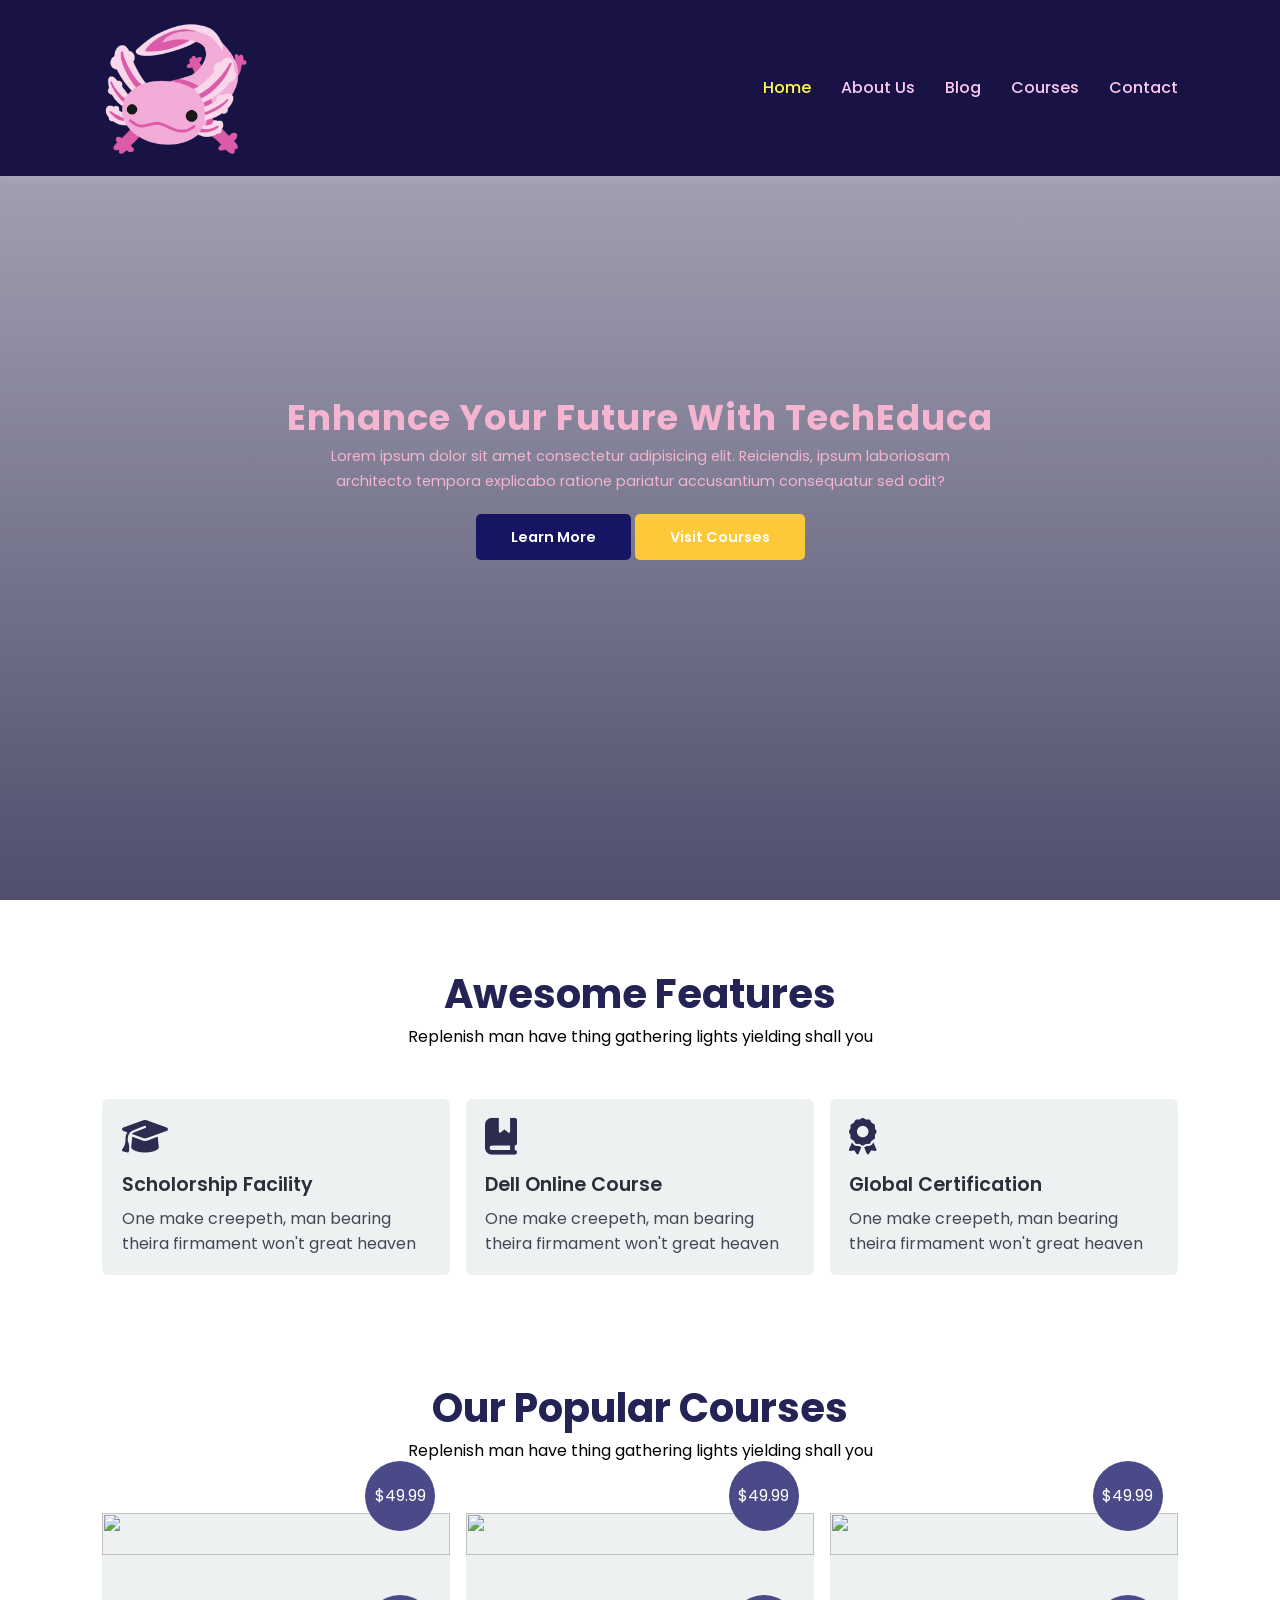
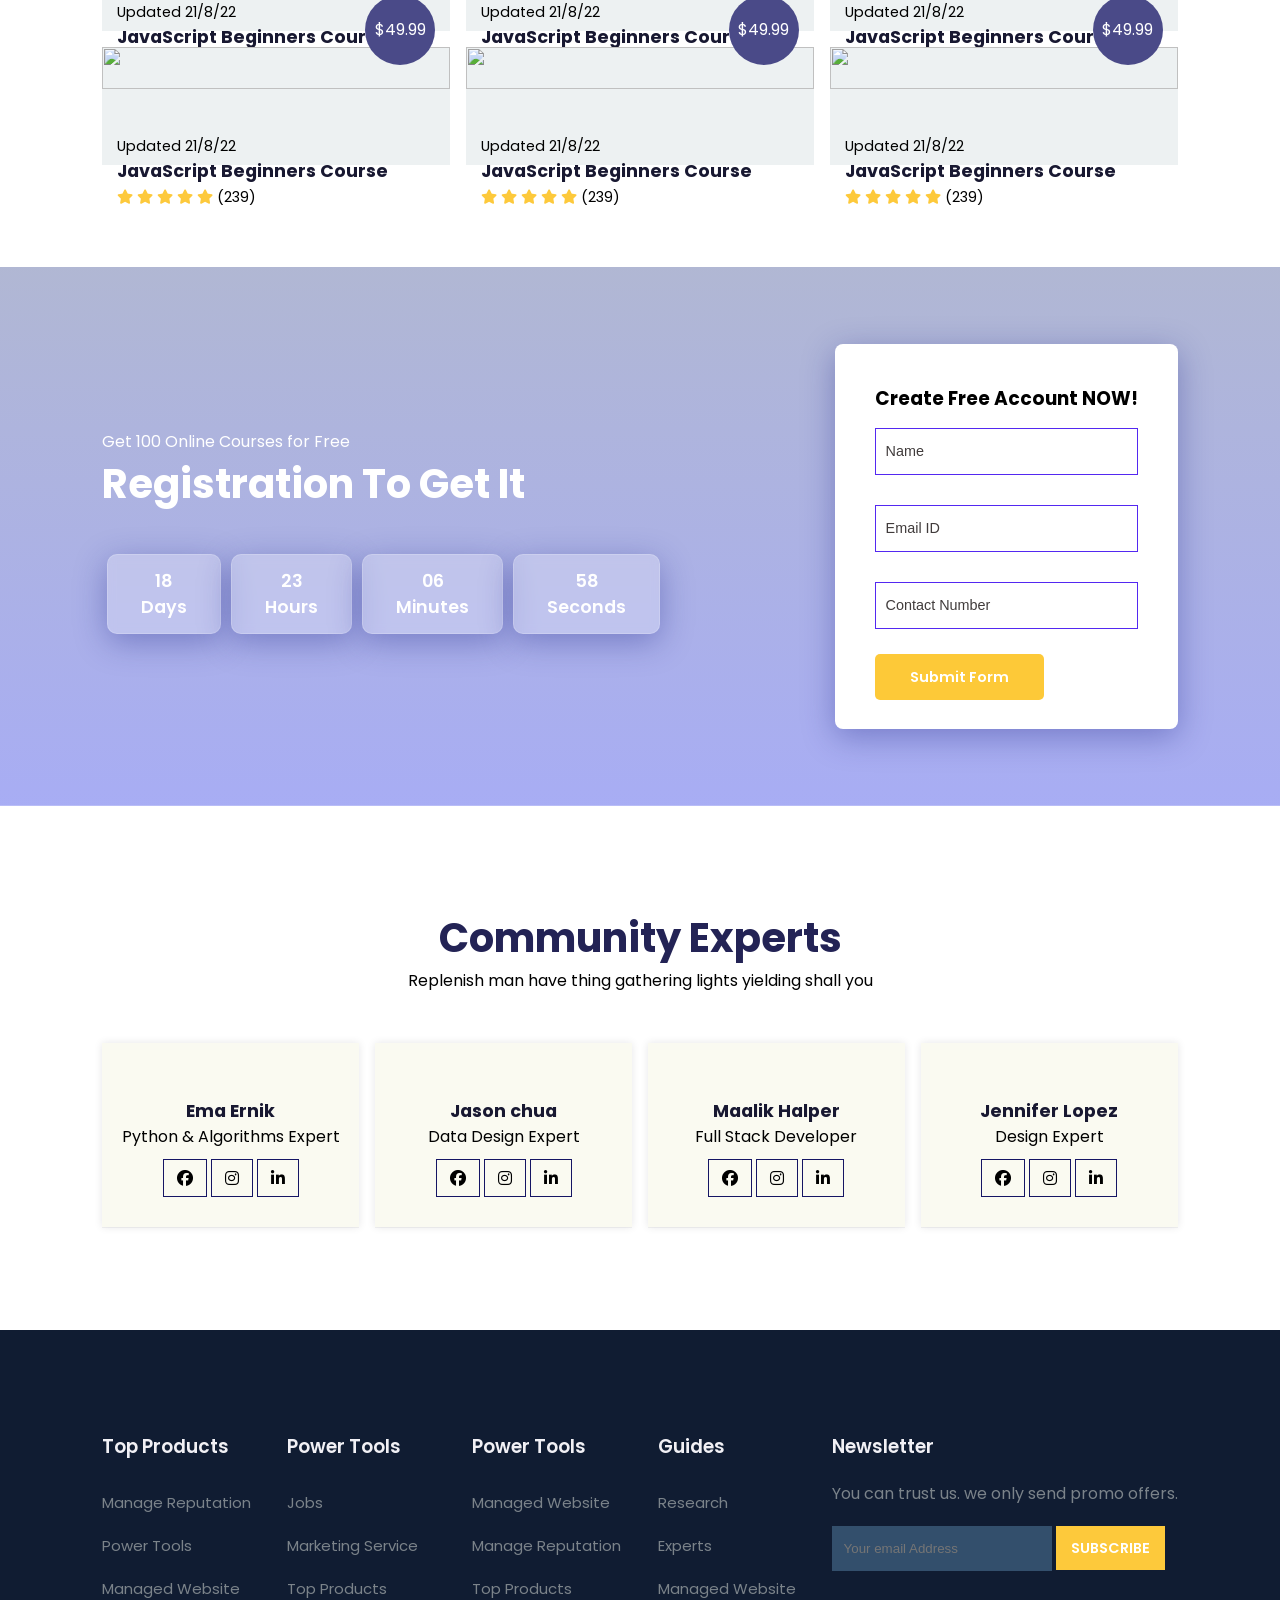
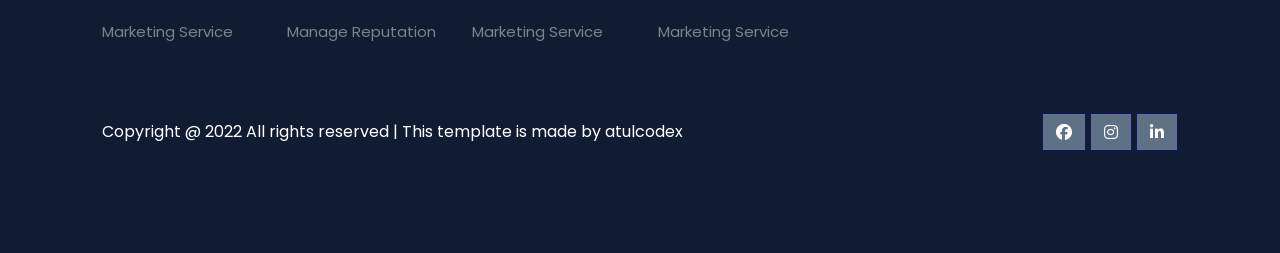
==== index.html @ 0b77d7c8 "Add files via upload" ====
<!DOCTYPE html>
<html lang="en">
<head>
	<meta charset="UTF-8">
	<meta name="viewport" content="width=device-width, initial-scale=1.0">
	<title>Education Website Template</title>

	<!-- font Awesome CDN link -->
	<link rel="stylesheet" href="https://cdnjs.cloudflare.com/ajax/libs/font-awesome/6.1.1/css/all.min.css" />

	<!-- External CSS -->
	<link rel="stylesheet" href="style.css">

	<!-- JQuery CDN link -->
	<script src="https://code.jquery.com/jquery-3.6.0.min.js" integrity="sha256-/xUj+3OJU5yExlq6GSYGSHk7tPXikynS7ogEvDej/m4=" crossorigin="anonymous"></script>
</head>
<body>
	<!-- Navigation start -->
	<header>
	<nav>
		<img src="img/Axolotl_emoji_by_tumblr_user_whimsy-flags-removebg-preview.png" class="logo" alt="">

		<div class="navigation">
			<ul>
				<i id="menu-close" class="fas fa-times"></i>
				<li><a href="index.html" class="active">Home</a></li>
				<li><a href="aboutus.html">About Us</a></li>
				<li><a href="blog.html">Blog</a></li>
				<li><a href="courses.html">Courses</a></li>
				<li><a href="contacts.html">Contact</a></li>
			</ul>

			<img src="img/menu.png" id="menu-btn" alt="">
		</div>
	</nav>
	<!-- Navigation ends -->
	</header>

	<!-- Hero section starts from here -->
	<section id="home">
		<h2>
			Enhance Your Future With TechEduca
		</h2>
		<p>
			Lorem ipsum dolor sit amet consectetur adipisicing elit. Reiciendis, ipsum laboriosam architecto tempora explicabo ratione pariatur accusantium consequatur sed odit?
		</p>
		<div class="btn">
			<a href="#" class="blue">Learn More</a>
			<a href="#" class="yellow">Visit Courses</a>
		</div>
	</section>
	<!-- Hero section ends from here -->


	<!-- Features section starts from here -->
	<section id="features">
		<h1>Awesome Features</h1>
		<p>Replenish man have thing gathering lights yielding shall you</p>

		<div class="fea-base">
			<div class="fea-box">
				<i class="fas fa-graduation-cap"></i>
				<h3>Scholorship Facility</h3>
				<p>
					One make creepeth, man bearing theira firmament won't great heaven
				</p>
			</div>

			<div class="fea-box">
				<i class="fa-solid fa-book-bookmark"></i>
				<h3>Dell Online Course</h3>
				<p>
					One make creepeth, man bearing theira firmament won't great heaven
				</p>
			</div>

			<div class="fea-box">
				<i class="fas fa-award"></i>
				<h3>Global Certification</h3>
				<p>
					One make creepeth, man bearing theira firmament won't great heaven
				</p>
			</div>
		</div>
	</section>
	<!-- Features section ends from here -->


	<!-- Courses section starts from here -->
	<section id="course">
		<h1>Our Popular Courses</h1>
		<p>Replenish man have thing gathering lights yielding shall you</p>

		<div class="course-box">
			<div class="courses">
				<img src="img/c1.jpg" alt="">
				<div class="details">
					<span>Updated 21/8/22</span>
					<h6>JavaScript Beginners Course</h6>

					<div class="star">
						<i class="fa-solid fa-star"></i>
						<i class="fa-solid fa-star"></i>
						<i class="fa-solid fa-star"></i>
						<i class="fa-solid fa-star"></i>
						<i class="fa-solid fa-star"></i>

						<span>(239)</span>
					</div>
				</div>
				<div class="cost">$49.99</div>
			</div>

			<div class="courses">
				<img src="img/c2.jpg" alt="">
				<div class="details">
					<span>Updated 21/8/22</span>
					<h6>JavaScript Beginners Course</h6>

					<div class="star">
						<i class="fa-solid fa-star"></i>
						<i class="fa-solid fa-star"></i>
						<i class="fa-solid fa-star"></i>
						<i class="fa-solid fa-star"></i>
						<i class="fa-solid fa-star"></i>

						<span>(239)</span>
					</div>
				</div>
				<div class="cost">$49.99</div>
			</div>

			<div class="courses">
				<img src="img/c3.jpg" alt="">
				<div class="details">
					<span>Updated 21/8/22</span>
					<h6>JavaScript Beginners Course</h6>

					<div class="star">
						<i class="fa-solid fa-star"></i>
						<i class="fa-solid fa-star"></i>
						<i class="fa-solid fa-star"></i>
						<i class="fa-solid fa-star"></i>
						<i class="fa-solid fa-star"></i>

						<span>(239)</span>
					</div>
				</div>
				<div class="cost">$49.99</div>
			</div>

			<div class="courses">
				<img src="img/c4.jpg" alt="">
				<div class="details">
					<span>Updated 21/8/22</span>
					<h6>JavaScript Beginners Course</h6>

					<div class="star">
						<i class="fa-solid fa-star"></i>
						<i class="fa-solid fa-star"></i>
						<i class="fa-solid fa-star"></i>
						<i class="fa-solid fa-star"></i>
						<i class="fa-solid fa-star"></i>

						<span>(239)</span>
					</div>
				</div>
				<div class="cost">$49.99</div>
			</div>

			<div class="courses">
				<img src="img/c5.jpg" alt="">
				<div class="details">
					<span>Updated 21/8/22</span>
					<h6>JavaScript Beginners Course</h6>

					<div class="star">
						<i class="fa-solid fa-star"></i>
						<i class="fa-solid fa-star"></i>
						<i class="fa-solid fa-star"></i>
						<i class="fa-solid fa-star"></i>
						<i class="fa-solid fa-star"></i>

						<span>(239)</span>
					</div>
				</div>
				<div class="cost">$49.99</div>
			</div>

			<div class="courses">
				<img src="img/c6.jpg" alt="">
				<div class="details">
					<span>Updated 21/8/22</span>
					<h6>JavaScript Beginners Course</h6>

					<div class="star">
						<i class="fa-solid fa-star"></i>
						<i class="fa-solid fa-star"></i>
						<i class="fa-solid fa-star"></i>
						<i class="fa-solid fa-star"></i>
						<i class="fa-solid fa-star"></i>

						<span>(239)</span>
					</div>
				</div>
				<div class="cost">$49.99</div>
			</div>
		</div>
	</section>
	<!-- Courses section ends from here -->


	<!-- Registration section starts from here -->
	<section id="registration">
		<div class="reminder">
			<p>Get 100 Online Courses for Free</p>
			<h1>Registration To Get It</h1>

			<div class="time">
				<div class="date">18 <br> Days</div>
				<div class="date">23 <br> Hours</div>
				<div class="date">06 <br> Minutes</div>
				<div class="date">58 <br> Seconds</div>
			</div>
		</div>

		<div class="form">
			<h3>Create Free Account NOW!</h3>

			<input type="text" placeholder="Name" name="" id="">
			<input type="email" placeholder="Email ID" name="" id="">
			<input type="text" placeholder="Contact Number" name="" id="">

			<div class="btn">
				<a href="#" class="yellow">Submit Form</a>
			</div>
		</div>
	</section>
	<!-- Registration section ends from here -->


	<!-- Experts section starts from here -->
	<section id="experts">
		<h1>Community Experts</h1>
		<p>Replenish man have thing gathering lights yielding shall you</p>
		<div class="expert-box">
			<div class="profile">
				<img src="img/pro1.webp" alt="">
				<h6>Ema Ernik</h6>
				<p>Python & Algorithms Expert</p>
				<div class="pro-links">
					<i class="fab fa-facebook"></i>
					<i class="fab fa-instagram"></i>
					<i class="fab fa-linkedin-in"></i>
				</div>
			</div>

			<div class="profile">
				<img src="img/pro2.webp" alt="">
				<h6>Jason chua</h6>
				<p>Data Design Expert</p>
				<div class="pro-links">
					<i class="fab fa-facebook"></i>
					<i class="fab fa-instagram"></i>
					<i class="fab fa-linkedin-in"></i>
				</div>
			</div>

			<div class="profile">
				<img src="img/pro3.webp" alt="">
				<h6>Maalik Halper</h6>
				<p>Full Stack Developer</p>
				<div class="pro-links">
					<i class="fab fa-facebook"></i>
					<i class="fab fa-instagram"></i>
					<i class="fab fa-linkedin-in"></i>
				</div>
			</div>

			<div class="profile">
				<img src="img/pro4.webp" alt="">
				<h6>Jennifer Lopez</h6>
				<p>Design Expert</p>
				<div class="pro-links">
					<i class="fab fa-facebook"></i>
					<i class="fab fa-instagram"></i>
					<i class="fab fa-linkedin-in"></i>
				</div>
			</div>
		</div>
	</section>
	<!-- Experts section ends from here -->

	<!-- Footer section starts from here -->
	<footer>
		<div class="footer-col">
			<h3>Top Products</h3>
			<li>Manage Reputation</li>
			<li>Power Tools</li>
			<li>Managed Website</li>
			<li>Marketing Service</li>
		</div>

		<div class="footer-col">
			<h3>Power Tools</h3>
			<li>Jobs</li>
			<li>Marketing Service</li>
			<li>Top Products</li>
			<li>Manage Reputation</li>
		</div>

		<div class="footer-col">
			<h3>Power Tools</h3>
			<li>Managed Website</li>
			<li>Manage Reputation</li>
			<li>Top Products</li>
			<li>Marketing Service</li>
		</div>

		<div class="footer-col">
			<h3>Guides</h3>
			<li>Research</li>
			<li>Experts</li>
			<li>Managed Website</li>
			<li>Marketing Service</li>
		</div>

		<div class="footer-col">
			<h3>Newsletter</h3>
			<p>You can trust us. we only send promo offers.</p>

			<div class="subscribe">
				<input type="email" placeholder="Your email Address">
				<a href="#" class="yellow">SUBSCRIBE</a>
			</div>
		</div>

		<div class="copyright">
			<p>
				Copyright @ 2022 All rights reserved | This template is made by <a href="https://atulcodex.com" target="_blank">atulcodex</a>
			</p>
			<div class="pro-links">
				<i class="fab fa-facebook"></i>
				<i class="fab fa-instagram"></i>
				<i class="fab fa-linkedin-in"></i>
			</div>
		</div>
	</footer>
	<!-- Footer section ends from here -->

	<script>
		// Show menu links on burger click
		$('#menu-btn').click(function(){
			$('nav .navigation ul').addClass('active')
		});

		// Hide navbar on click function
		$('#menu-close').click(function(){
			$('nav .navigation ul').removeClass('active')
		});
	</script>
</body>
</html>
---- style.css ----
@import url('https://fonts.googleapis.com/css2?family=Inter:wght@100;200;300;400;500&family=Poppins:ital,wght@0,100;0,200;0,300;0,400;0,500;0,600;0,700;0,800;0,900;1,700;1,800;1,900&display=swap');

*
{
	margin: 0;
	padding: 0;
	box-sizing: border-box;
}

body
{
	font-family: 'Poppins', sans-serif;
}

h1
{
	font-size: 2.5rem;
	font-weight: 700;
	color: rgb(35, 35, 85);
}

span
{
	font-size: .9rem;
}

h6
{
	font-size: 1.1rem;
	color: rgb(24, 24, 49);
}


/*------------- Navigation style start ------------*/
nav
{
	position: fixed;
	width: 100%;
	background-color: rgb(25, 18, 68);
	display: flex;
	justify-content: space-between;
	align-items: center;
	padding: 1vw 8vw;
	box-shadow: 2px 2px 10px rgba(255, 226, 244, 0.15);
	z-index: 1;
}

nav .logo
{
	width: 150px;
	cursor: pointer;
}

nav .navigation
{
	display: flex;
}

#menu-btn
{
	width: 30px;
	height: 30px;
	display: none;
}

#menu-close
{
	display: none;
}

nav .navigation ul
{
	display: flex;
	justify-content: flex-end;
	align-items: center;
}

nav .navigation ul li
{
	list-style: none;
	margin-left: 30px;
}

nav .navigation ul li a
{
	text-decoration: none;
	color: rgb(251, 201, 238);
	font-size: 16px;
	font-weight: 500;
	transition: 0.3s ease;
}

nav .navigation ul li a.active,
nav .navigation ul li a:hover
{
	color: #fffc4a;

}
/*------------- Navigation style end ------------*/



/*------------- Hero section styling start --------------*/
#home
{
	background-image: linear-gradient(rgba(9, 5, 54, 0.3), rgba(5,4,46,0.7)), url("img/cosmos_1025370526.gif");
	width: 100%;
	height: 100vh;
	background-size: cover;
	background-position: center center;
	display: flex;
	flex-direction: column;
	justify-content: center;
	align-items: center;
	text-align: center;
	padding-top: 40px;
}

#home h2
{
	color: #f5b4cf;
	font-size: 2.2rem;
	letter-spacing: 1px;
}

#home p
{
	width: 50%;
	color: #f5b3cf;
	font-size: 0.9rem;
	line-height: 25px;
}

#home .btn
{
	margin-top: 30px;
}

#home a
{
	text-decoration: none;
	font-size: 0.9rem;
	padding: 13px 35px;
	background-color: #fff;
	font-weight: 600;
	border-radius: 5px;
}

#home a.blue
{
	color: #fff;
	background: rgb(21, 21, 100);
	transition: 0.3s ease;
}

#home a.blue:hover
{
	color: rgb(21, 21, 100);
	background: #fff;
}

#home a.yellow
{
	color: #fff;
	background: #fdc938;
	transition: 0.3s ease;
}

#home a.yellow:hover
{
	color: rgb(21, 21, 100);
	background: #fff;
}
/*------------- Hero section styling end --------------*/


/*------------- Features section styling start -------------*/
#features
{
	padding: 5vw 8vw 0 8vw;
	text-align: center;
}

#features .fea-base
{
	display: grid;
	grid-template-columns: repeat(auto-fit, minmax(320px, 1fr));
	grid-gap: 1rem;
	margin-top: 50px;
}

#features .fea-box
{
	background: #edf1f2;
	text-align: start;
	padding: 1.2rem;
	border-radius: 6px;
}

#features .fea-box i
{
	font-size: 2.3rem;
	color: rgb(44, 44, 80);
}

#features .fea-box h3
{
	font-size: 1.2rem;
	font-weight: 600;
	color: rgb(46, 46, 59);
	padding: 13px 0 7px 0;
}

#features .fea-box p
{
	font-size: 1rem;
	font-weight: 400;
	color: rgb(70, 70, 87);
}
/*------------- Features section styling end -------------*/


/*------------- Courses section styling start ------------*/
#course
{
	padding: 8vw 8vw 8vw 8vw;
	text-align: center;
}

#course .course-box
{
	display: grid;
	grid-template-columns: repeat(auto-fit, minmax(320px, 1fr));
	grid-gap: 1rem;
	margin-top: 50px;
}

#course .courses
{
	text-align: start;
	background: #edf1f2;
	height: 100%;
	position: relative;
}

#course .courses img
{
	width: 100%;
	height: 60%;
	background-size: cover;
	background-position: center;
}

#course .courses .details
{
	padding: 15px 15px 0 15px;
}

#course .courses .details i
{
	color: #fdc93b;
	font-size: .9rem;
}

#course .courses .cost
{
	background-color: rgb(74, 74, 136);
	color: #fff;
	line-height: 70px;
	width: 70px;
	height: 70px;
	text-align: center;
	border-radius: 50%;
	position: absolute;
	right: 15px;
	bottom: 100px;
}
/*------------- Courses section styling end ------------*/


/*------------- Registration section styling start ----------*/
#registration
{
	padding: 6vw 8vw 6vw 8vw;
	background-image: linear-gradient(rgba(99,112,168,0.5), rgba(81,91,233,0.5)),url("img/signup.jpg");
	width: 100%;
	height: 100%;
	background-size: cover;
	background-position: center;
	display: flex;
	justify-content: space-between;
	align-items: center;
}

#registration .reminder, #registration .reminder h1
{
	color: #fff;
}

#registration .reminder .time
{
	display: flex;
	margin-top: 40px;
}

#registration .reminder .time .date
{
	text-align: center;
	padding: 13px 33px;
	background: rgba(255, 255, 255, 0.25);
	backdrop-filter: blur(4px);
	box-shadow: 0 8px 32px 0 rgba(31, 38, 135, 0.37);
	border-radius: 10px;
	margin: 0 5px 10px 5px;
	border: 1px solid rgba(255, 255, 255, 0.18);
	font-size: 1.1rem;
	font-weight: 600;
}

#registration .form
{
	background: #fff;
	border-radius: 8px;
	display: flex;
	flex-direction: column;
	padding: 40px;
	box-shadow: 0 8px 32px 0 rgba(31, 38, 135, 0.37);
}

#registration .form input
{
	margin: 15px 0;
	padding: 15px 10px;
	border: 1px solid rgb(84, 40, 241);
	outline: none;
}

#registration .form input::placeholder
{
	color: #413c3c;
	font-weight: 500;
	font-size: 0.9rem;
}

#registration .form .btn
{
	margin-top: 20px;
}

#registration .form a.yellow
{
	text-decoration: none;
	font-size: 0.9rem;
	padding: 13px 35px;
	background-color: #fff;
	font-weight: 600;
	border-radius: 5px;
	color: #fff;
	background: #fdc938;
	transition: 0.3s ease;
}

#registration .form a.yellow:hover
{
	color: rgb(21, 21, 100);
	background: #fff;
}
/*------------- Registration section styling end ----------*/



/*------------- Experts section styling starts ----------*/
#experts
{
	padding: 8vw 8vw 8vw 8vw;
	text-align: center;
}

#experts .expert-box
{
	display: grid;
	grid-template-columns: repeat(auto-fit, minmax(250px, 1fr));
	grid-gap: 1rem;
	margin-top: 50px;
}

#experts .expert-box .profile
{
	background: #fafaf1;
	padding: 30px 10px;
	box-shadow: rgba(17, 17, 26, 0.05) 0px 1px 0px, rgba(17, 17, 26, 0.1) 0px 0px 8px;
}

#experts .expert-box .profile:hover
{
	box-shadow: rgba(0, 0, 0, 0.1) 0px 10px 50px;
}

.pro-links
{
	margin-top: 10px;
}

.pro-links i
{
	padding: 10px 13px;
	border: 1px solid rgb(21, 21, 100);
	cursor: pointer;
	transition: 0.3s ease;
}

.pro-links i:hover
{
	background: rgb(21, 21, 100);
	color: #fff;
}
/*------------- Experts section styling ends ----------*/



/*------------- Footer section styling starts ------------*/
footer
{
	padding: 8vw;
	background-color: #101c32;
	display: flex;
	justify-content: space-between;
	align-items: flex-start;
	flex-wrap: wrap;
}

footer .footer-col
{
	padding-bottom: 40px;
}

footer h3
{
	color: rgb(241, 240, 245);
	font-weight: 600;
	padding-bottom: 20px;
}

footer li
{
	list-style: none;
	color: #7b838a;
	padding: 10px 0;
	font-size: 15px;
	cursor: pointer;
	transition: 0.3s ease;
}

footer li:hover
{
	color: rgb(241, 240, 245);
}

footer p
{
	color: #7b838a;
}

footer .subscribe
{
	margin-top: 20px;
}

footer input
{
	width: 220px;
	padding: 15px 12px;
	background: #334F6C;
	border: none;
	outline: none;
	color: #fff;
}

footer .subscribe a
{
	text-decoration: none;
	font-size: 0.9rem;
	padding: 12px 15px;
	background-color: #fff;
	font-weight: 600;
}

footer .subscribe a.yellow
{
	color: #fff;
	background: #fdc93b;
	transition: 0.3s ease;
}

footer .subscribe a.yellow:hover
{
	color: rgb(21, 21, 100);
	background: #fff;
}

footer .copyright
{
	margin-top: 20px;
	width: 100%;
	display: flex;
	justify-content: space-between;
	align-items: center;
	flex-wrap: wrap;
}

footer .copyright p, footer .copyright p > a
{
	color: #fff;
	text-decoration: none;
}

footer .copyright .pro-links
{
	margin-top: 0px;
}

footer .copyright .pro-links i
{
	background-color: #5f7185;
	color: #fff;
}

footer .copyright .pro-links i:hover
{
	background: #fdc93b;
	color: #2c2c2c;
}
/*------------- Footer section styling ends ------------*/



/*---------------------------------------------------------*/
/*-------------------- Ipad screen styling ----------------*/
/*---------------------------------------------------------*/
@media screen and (max-width: 789px)
{
	nav
	{
		padding: 15px 20px;
	}

	nav img
	{
		width: 130px;
	}

	#menu-btn
	{
		display: initial;
	}

	#menu-close
	{
		display: initial;
		font-size: 1.6rem;
		color: #fff;
		padding: 30px 0 20px 20px;
	}

	nav .navigation ul
	{
		position: absolute;
		top: 0;
		right: -220px;
		display: flex;
		flex-direction: column;
		justify-content: flex-start;
		align-items: flex-start;
		width: 220px;
		height: 100vh;
		background: rgba(17, 20, 104, 0.45);
		backdrop-filter: blur(4.5px);
		border: 1px solid rgba(255, 255, 255, 0.18);
		transition: 0.3s ease-in;
	}

	nav .navigation ul.active
	{
		right: 0;
	}

	nav .navigation ul li
	{
		padding: 20px 0 20px 40px;
		margin-left: 0;
	}

	nav .navigation ul li a
	{
		color: #fff;
	}

	#home
	{
		padding: 0px;
	}

	#home p
	{
		width: 90%;
	}

	#features
	{
		padding: 8vw 4vw 0 4vw;
	}

	#course
	{
		padding: 8vw 4vw 8vw 4vw;
	}

	#registration
	{
		padding: 6vw 4vw 6vw 4vw;
		gap: 2.2rem;
	}

	#registration .reminder .time
	{
		display: flex;
		justify-content: space-between;
		flex-wrap: wrap;
		margin-top: 40px;
	}

	#experts
	{
		padding: 8vw 4vw 6vw 4vw;
	}

	footer .copyright .pro-links
	{
		margin-top: 20px;
	}
}


@media screen and (max-width: 475px)
{
	#registration
	{
		flex-direction: column;
	}

	.reminder p, .reminder h1
	{
		text-align: center;
	}

	.reminder h1
	{
		font-size: 1.8rem;
	}

	#registration .reminder .time
	{
		justify-content: space-evenly;
		margin-top: 20px;
	}
}
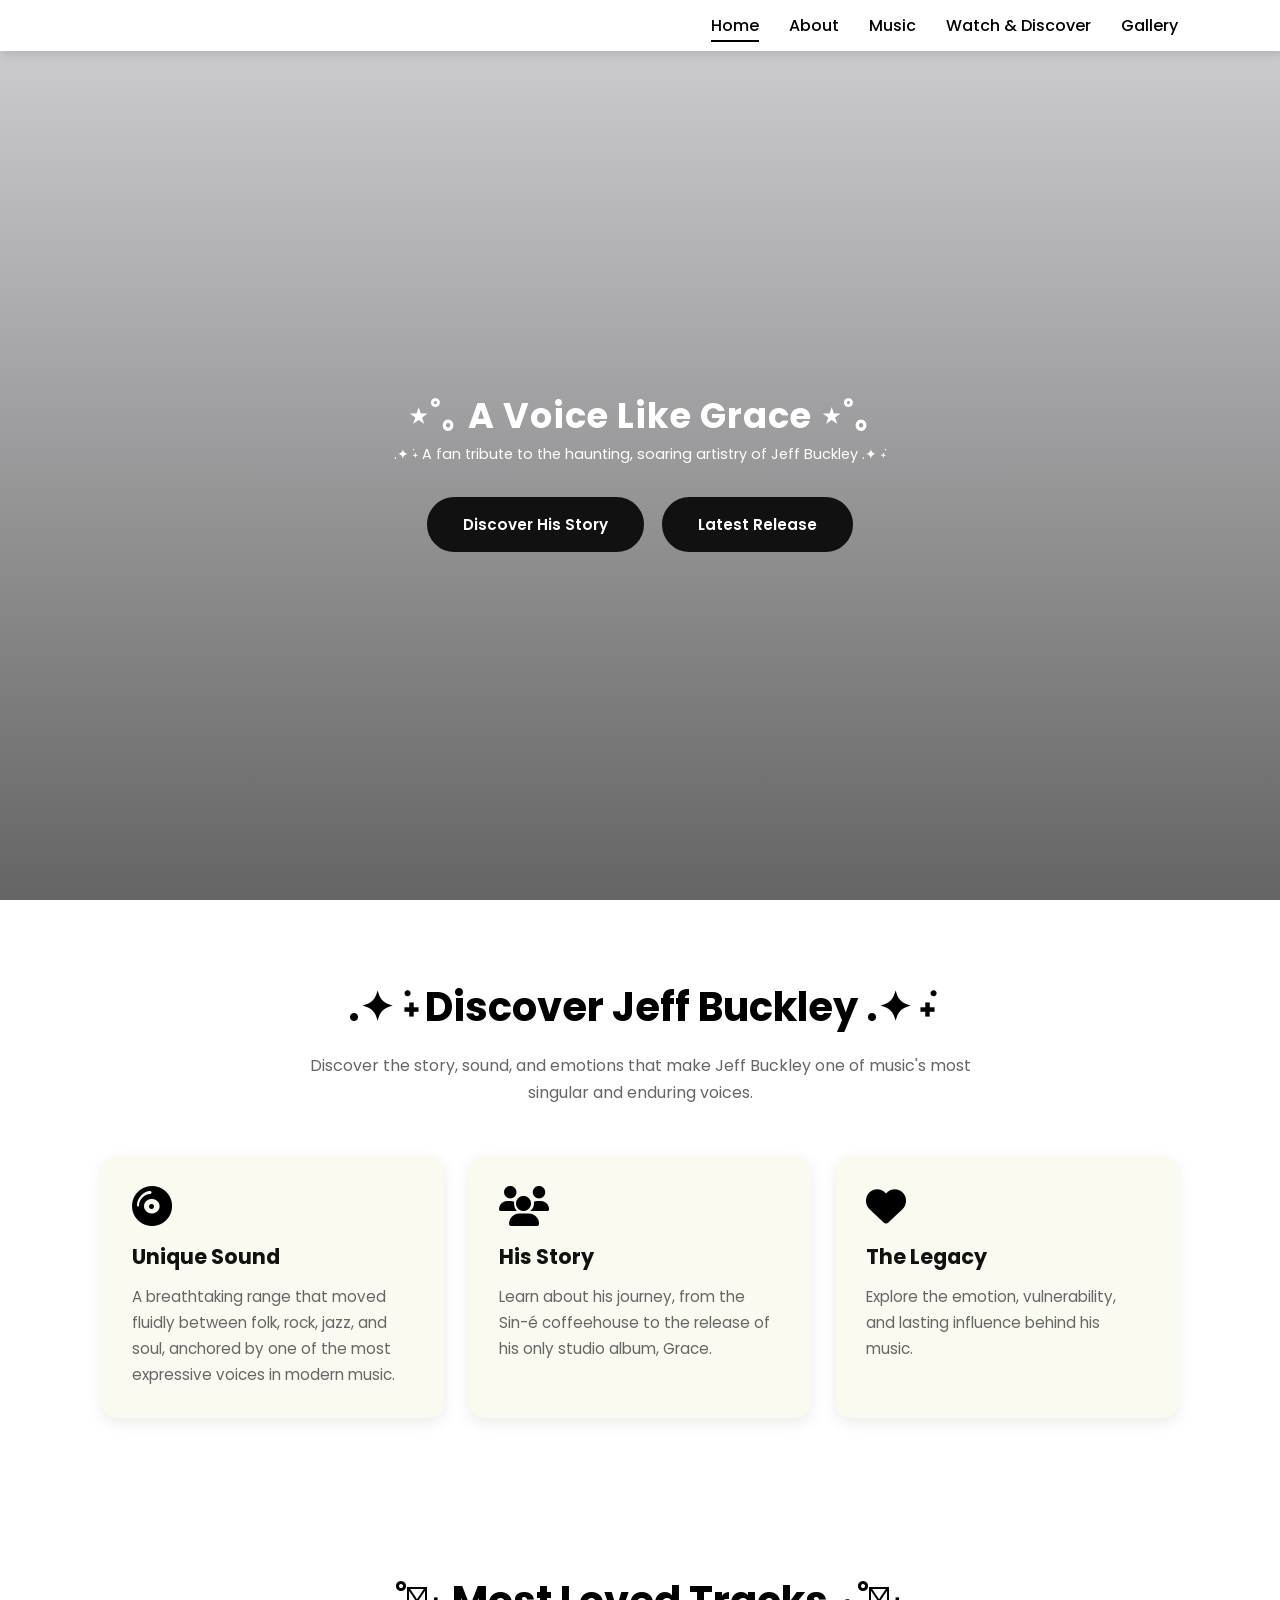
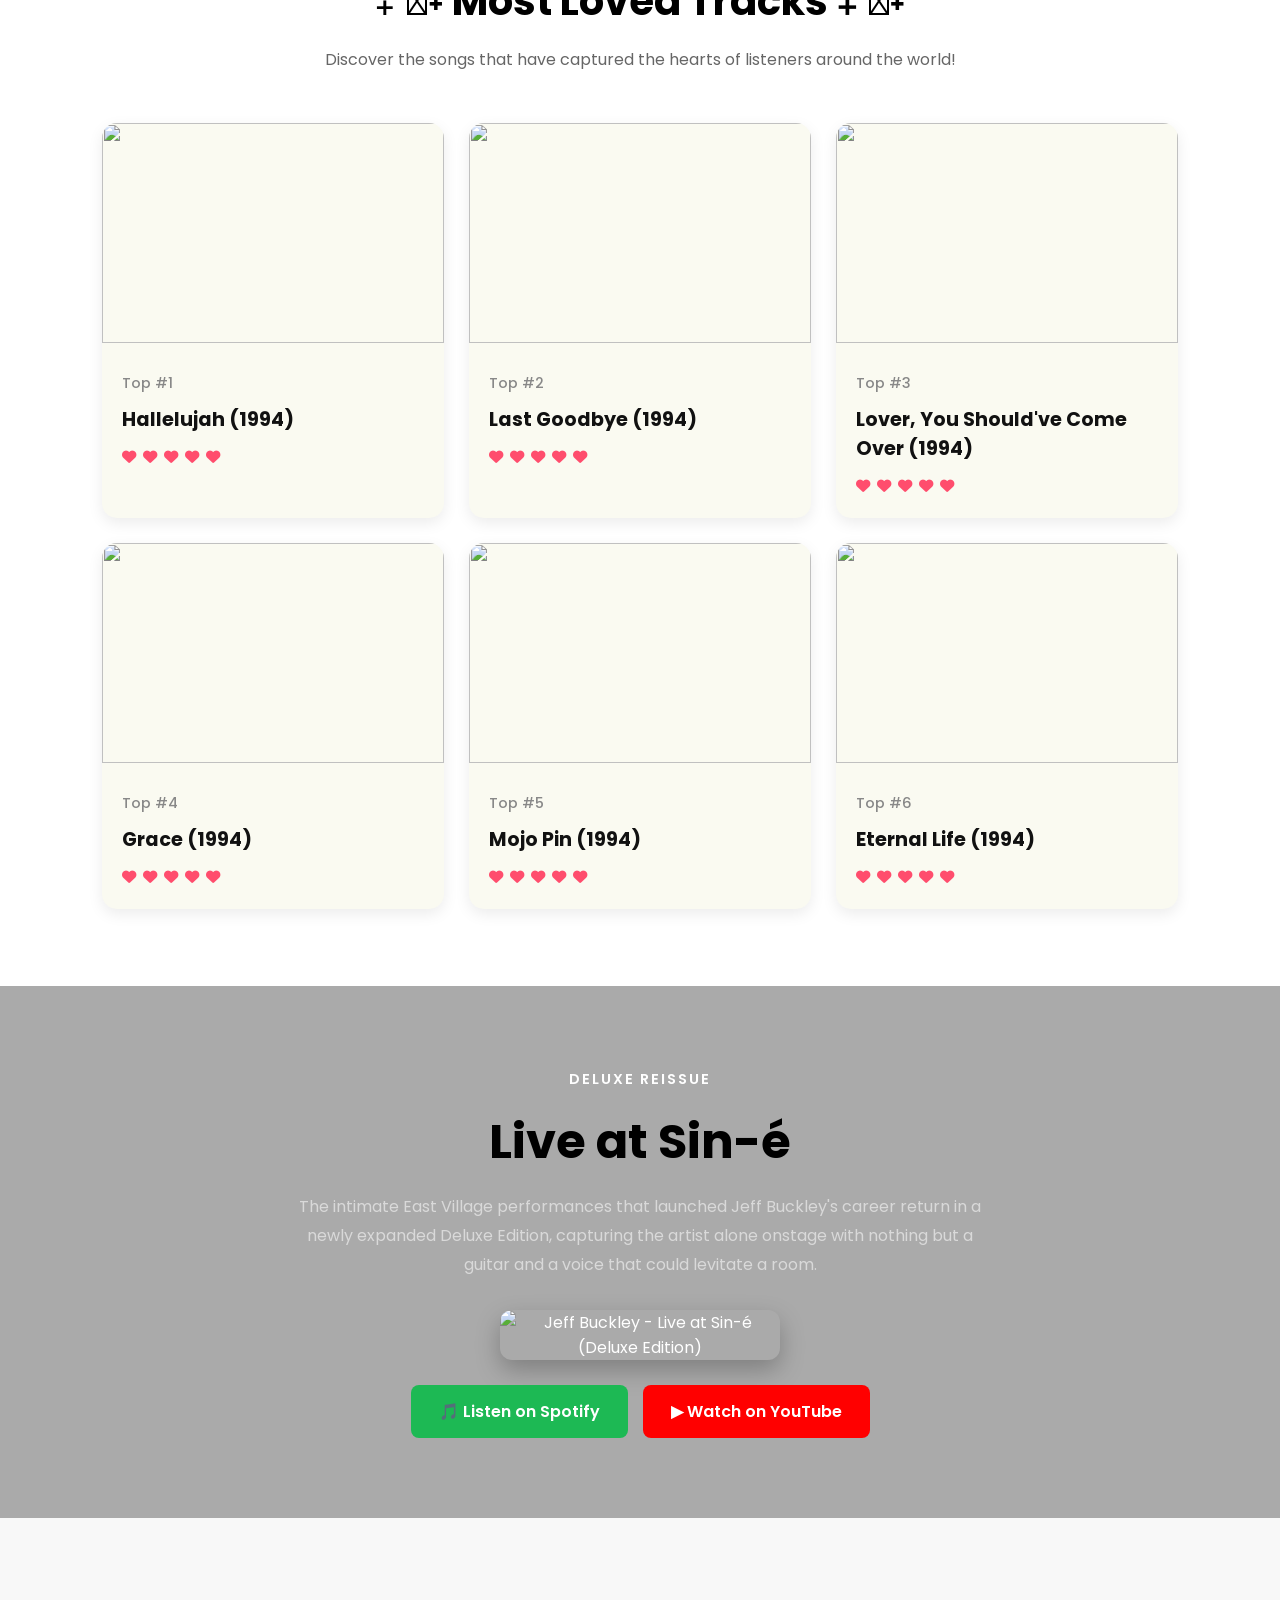
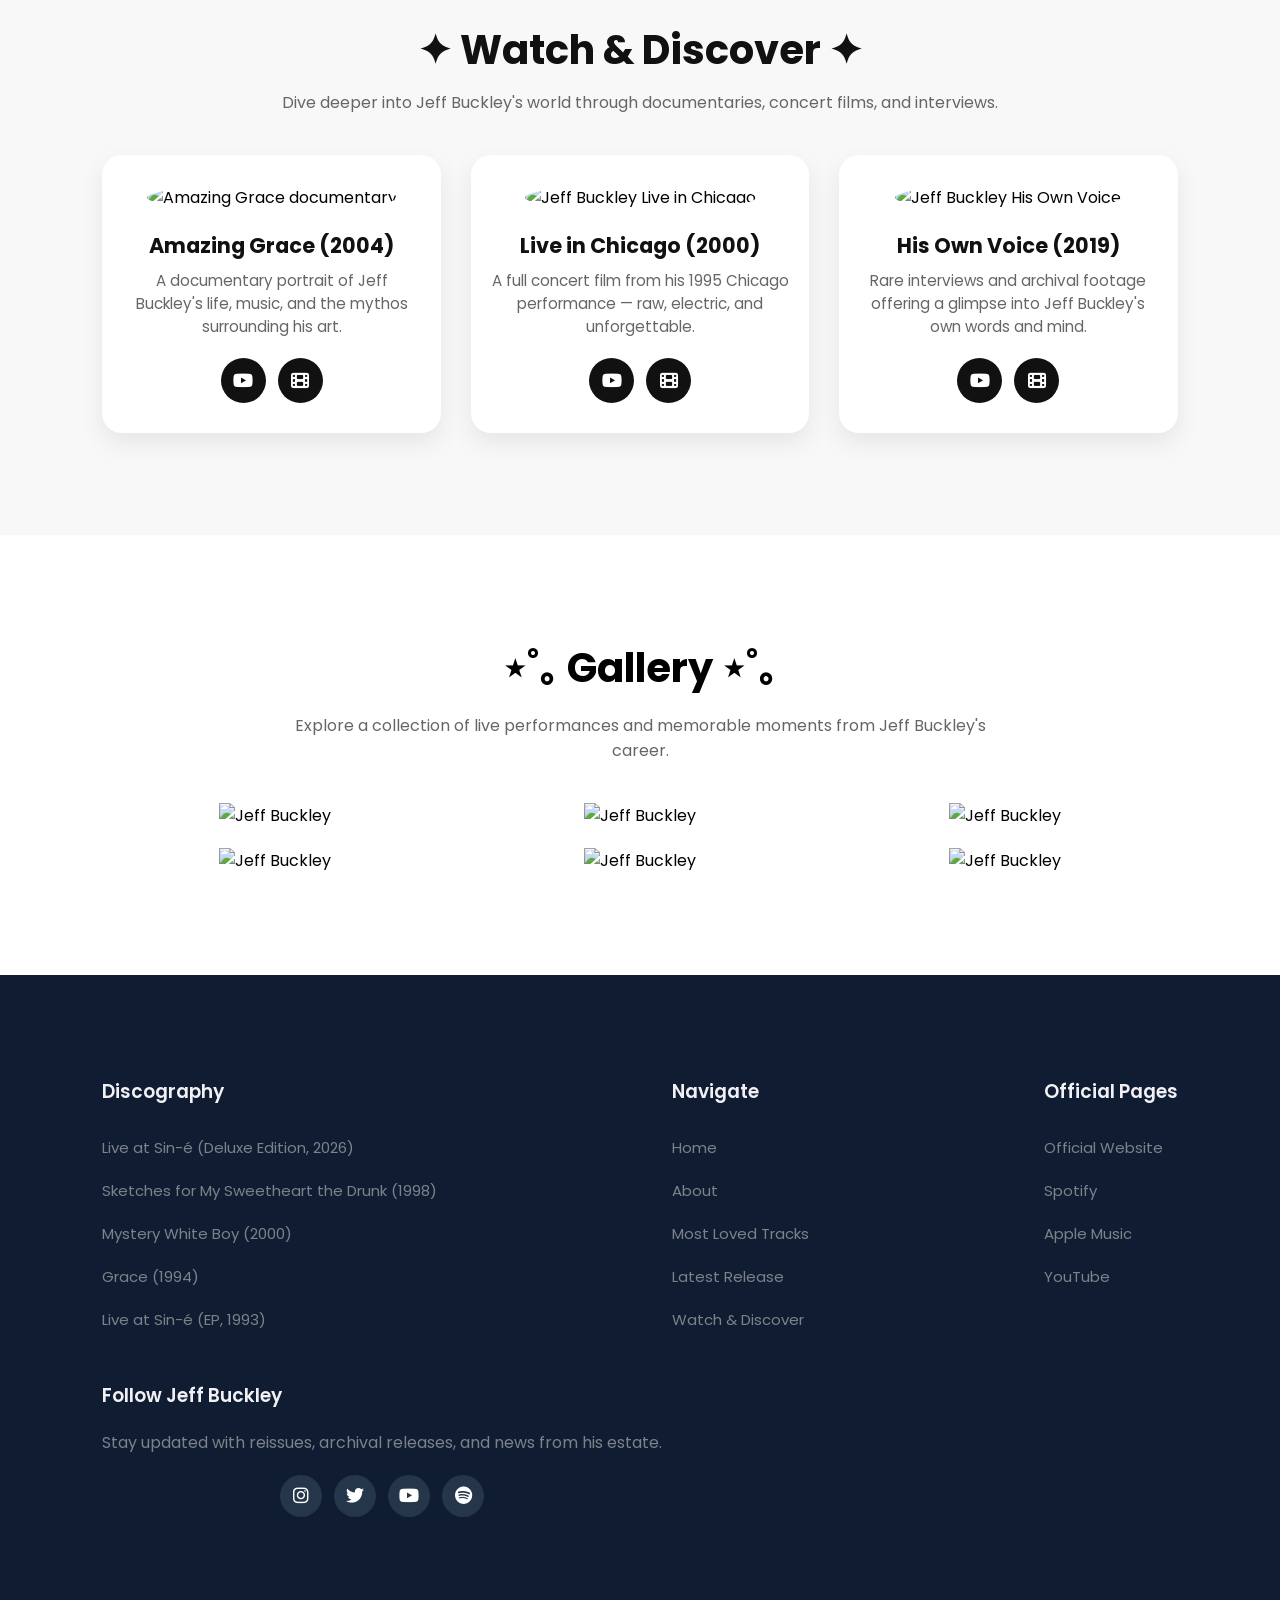
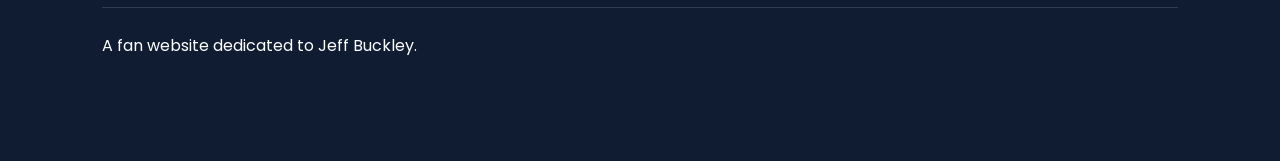
==== commit 0300284b: "Update index.html" ====
--- a/index.html
+++ b/index.html
@@ -1,363 +1,631 @@
 <!DOCTYPE html>
 <html lang="en">
 <head>
-	<meta charset="UTF-8">
-	<meta name="viewport" content="width=device-width, initial-scale=1.0">
-	<title>Education Website Template</title>
-
-	<!-- font Awesome CDN link -->
-	<link rel="stylesheet" href="https://cdnjs.cloudflare.com/ajax/libs/font-awesome/6.1.1/css/all.min.css" />
-
-	<!-- External CSS -->
-	<link rel="stylesheet" href="style.css">
-
-	<!-- JQuery CDN link -->
-	<script src="https://code.jquery.com/jquery-3.6.0.min.js" integrity="sha256-/xUj+3OJU5yExlq6GSYGSHk7tPXikynS7ogEvDej/m4=" crossorigin="anonymous"></script>
+<meta charset="UTF-8">
+<meta name="viewport" content="width=device-width, initial-scale=1.0">
+<title>fan-made Jeff Buckley website</title>
+ 
+<!-- font Awesome CDN link -->
+<link rel="stylesheet" href="https://cdnjs.cloudflare.com/ajax/libs/font-awesome/6.1.1/css/all.min.css" />
+ 
+<!-- External CSS -->
+<link rel="stylesheet" href="style.css">
+ 
+<!-- JQuery CDN link -->
+<script src="https://code.jquery.com/jquery-3.6.0.min.js" integrity="sha256-/xUj+3OJU5yExlq6GSYGSHk7tPXikynS7ogEvDej/m4=" crossorigin="anonymous"></script>
 </head>
 <body>
-	<!-- Navigation start -->
-	<header>
-	<nav>
-		<img src="img/Axolotl_emoji_by_tumblr_user_whimsy-flags-removebg-preview.png" class="logo" alt="">
-
-		<div class="navigation">
-			<ul>
-				<i id="menu-close" class="fas fa-times"></i>
-				<li><a href="index.html" class="active">Home</a></li>
-				<li><a href="aboutus.html">About Us</a></li>
-				<li><a href="blog.html">Blog</a></li>
-				<li><a href="courses.html">Courses</a></li>
-				<li><a href="contacts.html">Contact</a></li>
-			</ul>
-
-			<img src="img/menu.png" id="menu-btn" alt="">
-		</div>
-	</nav>
-	<!-- Navigation ends -->
-	</header>
-
-	<!-- Hero section starts from here -->
-	<section id="home">
-		<h2>
-			Enhance Your Future With TechEduca
-		</h2>
-		<p>
-			Lorem ipsum dolor sit amet consectetur adipisicing elit. Reiciendis, ipsum laboriosam architecto tempora explicabo ratione pariatur accusantium consequatur sed odit?
-		</p>
-		<div class="btn">
-			<a href="#" class="blue">Learn More</a>
-			<a href="#" class="yellow">Visit Courses</a>
-		</div>
-	</section>
-	<!-- Hero section ends from here -->
-
-
-	<!-- Features section starts from here -->
-	<section id="features">
-		<h1>Awesome Features</h1>
-		<p>Replenish man have thing gathering lights yielding shall you</p>
-
-		<div class="fea-base">
-			<div class="fea-box">
-				<i class="fas fa-graduation-cap"></i>
-				<h3>Scholorship Facility</h3>
-				<p>
-					One make creepeth, man bearing theira firmament won't great heaven
-				</p>
-			</div>
-
-			<div class="fea-box">
-				<i class="fa-solid fa-book-bookmark"></i>
-				<h3>Dell Online Course</h3>
-				<p>
-					One make creepeth, man bearing theira firmament won't great heaven
-				</p>
-			</div>
-
-			<div class="fea-box">
-				<i class="fas fa-award"></i>
-				<h3>Global Certification</h3>
-				<p>
-					One make creepeth, man bearing theira firmament won't great heaven
-				</p>
-			</div>
-		</div>
-	</section>
-	<!-- Features section ends from here -->
-
-
-	<!-- Courses section starts from here -->
-	<section id="course">
-		<h1>Our Popular Courses</h1>
-		<p>Replenish man have thing gathering lights yielding shall you</p>
-
-		<div class="course-box">
-			<div class="courses">
-				<img src="img/c1.jpg" alt="">
-				<div class="details">
-					<span>Updated 21/8/22</span>
-					<h6>JavaScript Beginners Course</h6>
-
-					<div class="star">
-						<i class="fa-solid fa-star"></i>
-						<i class="fa-solid fa-star"></i>
-						<i class="fa-solid fa-star"></i>
-						<i class="fa-solid fa-star"></i>
-						<i class="fa-solid fa-star"></i>
-
-						<span>(239)</span>
-					</div>
-				</div>
-				<div class="cost">$49.99</div>
-			</div>
-
-			<div class="courses">
-				<img src="img/c2.jpg" alt="">
-				<div class="details">
-					<span>Updated 21/8/22</span>
-					<h6>JavaScript Beginners Course</h6>
-
-					<div class="star">
-						<i class="fa-solid fa-star"></i>
-						<i class="fa-solid fa-star"></i>
-						<i class="fa-solid fa-star"></i>
-						<i class="fa-solid fa-star"></i>
-						<i class="fa-solid fa-star"></i>
-
-						<span>(239)</span>
-					</div>
-				</div>
-				<div class="cost">$49.99</div>
-			</div>
-
-			<div class="courses">
-				<img src="img/c3.jpg" alt="">
-				<div class="details">
-					<span>Updated 21/8/22</span>
-					<h6>JavaScript Beginners Course</h6>
-
-					<div class="star">
-						<i class="fa-solid fa-star"></i>
-						<i class="fa-solid fa-star"></i>
-						<i class="fa-solid fa-star"></i>
-						<i class="fa-solid fa-star"></i>
-						<i class="fa-solid fa-star"></i>
-
-						<span>(239)</span>
-					</div>
-				</div>
-				<div class="cost">$49.99</div>
-			</div>
-
-			<div class="courses">
-				<img src="img/c4.jpg" alt="">
-				<div class="details">
-					<span>Updated 21/8/22</span>
-					<h6>JavaScript Beginners Course</h6>
-
-					<div class="star">
-						<i class="fa-solid fa-star"></i>
-						<i class="fa-solid fa-star"></i>
-						<i class="fa-solid fa-star"></i>
-						<i class="fa-solid fa-star"></i>
-						<i class="fa-solid fa-star"></i>
-
-						<span>(239)</span>
-					</div>
-				</div>
-				<div class="cost">$49.99</div>
-			</div>
-
-			<div class="courses">
-				<img src="img/c5.jpg" alt="">
-				<div class="details">
-					<span>Updated 21/8/22</span>
-					<h6>JavaScript Beginners Course</h6>
-
-					<div class="star">
-						<i class="fa-solid fa-star"></i>
-						<i class="fa-solid fa-star"></i>
-						<i class="fa-solid fa-star"></i>
-						<i class="fa-solid fa-star"></i>
-						<i class="fa-solid fa-star"></i>
-
-						<span>(239)</span>
-					</div>
-				</div>
-				<div class="cost">$49.99</div>
-			</div>
-
-			<div class="courses">
-				<img src="img/c6.jpg" alt="">
-				<div class="details">
-					<span>Updated 21/8/22</span>
-					<h6>JavaScript Beginners Course</h6>
-
-					<div class="star">
-						<i class="fa-solid fa-star"></i>
-						<i class="fa-solid fa-star"></i>
-						<i class="fa-solid fa-star"></i>
-						<i class="fa-solid fa-star"></i>
-						<i class="fa-solid fa-star"></i>
-
-						<span>(239)</span>
-					</div>
-				</div>
-				<div class="cost">$49.99</div>
-			</div>
-		</div>
-	</section>
-	<!-- Courses section ends from here -->
-
-
-	<!-- Registration section starts from here -->
-	<section id="registration">
-		<div class="reminder">
-			<p>Get 100 Online Courses for Free</p>
-			<h1>Registration To Get It</h1>
-
-			<div class="time">
-				<div class="date">18 <br> Days</div>
-				<div class="date">23 <br> Hours</div>
-				<div class="date">06 <br> Minutes</div>
-				<div class="date">58 <br> Seconds</div>
-			</div>
-		</div>
-
-		<div class="form">
-			<h3>Create Free Account NOW!</h3>
-
-			<input type="text" placeholder="Name" name="" id="">
-			<input type="email" placeholder="Email ID" name="" id="">
-			<input type="text" placeholder="Contact Number" name="" id="">
-
-			<div class="btn">
-				<a href="#" class="yellow">Submit Form</a>
-			</div>
-		</div>
-	</section>
-	<!-- Registration section ends from here -->
-
-
-	<!-- Experts section starts from here -->
-	<section id="experts">
-		<h1>Community Experts</h1>
-		<p>Replenish man have thing gathering lights yielding shall you</p>
-		<div class="expert-box">
-			<div class="profile">
-				<img src="img/pro1.webp" alt="">
-				<h6>Ema Ernik</h6>
-				<p>Python & Algorithms Expert</p>
-				<div class="pro-links">
-					<i class="fab fa-facebook"></i>
-					<i class="fab fa-instagram"></i>
-					<i class="fab fa-linkedin-in"></i>
-				</div>
-			</div>
-
-			<div class="profile">
-				<img src="img/pro2.webp" alt="">
-				<h6>Jason chua</h6>
-				<p>Data Design Expert</p>
-				<div class="pro-links">
-					<i class="fab fa-facebook"></i>
-					<i class="fab fa-instagram"></i>
-					<i class="fab fa-linkedin-in"></i>
-				</div>
-			</div>
-
-			<div class="profile">
-				<img src="img/pro3.webp" alt="">
-				<h6>Maalik Halper</h6>
-				<p>Full Stack Developer</p>
-				<div class="pro-links">
-					<i class="fab fa-facebook"></i>
-					<i class="fab fa-instagram"></i>
-					<i class="fab fa-linkedin-in"></i>
-				</div>
-			</div>
-
-			<div class="profile">
-				<img src="img/pro4.webp" alt="">
-				<h6>Jennifer Lopez</h6>
-				<p>Design Expert</p>
-				<div class="pro-links">
-					<i class="fab fa-facebook"></i>
-					<i class="fab fa-instagram"></i>
-					<i class="fab fa-linkedin-in"></i>
-				</div>
-			</div>
-		</div>
-	</section>
-	<!-- Experts section ends from here -->
-
-	<!-- Footer section starts from here -->
-	<footer>
-		<div class="footer-col">
-			<h3>Top Products</h3>
-			<li>Manage Reputation</li>
-			<li>Power Tools</li>
-			<li>Managed Website</li>
-			<li>Marketing Service</li>
-		</div>
-
-		<div class="footer-col">
-			<h3>Power Tools</h3>
-			<li>Jobs</li>
-			<li>Marketing Service</li>
-			<li>Top Products</li>
-			<li>Manage Reputation</li>
-		</div>
-
-		<div class="footer-col">
-			<h3>Power Tools</h3>
-			<li>Managed Website</li>
-			<li>Manage Reputation</li>
-			<li>Top Products</li>
-			<li>Marketing Service</li>
-		</div>
-
-		<div class="footer-col">
-			<h3>Guides</h3>
-			<li>Research</li>
-			<li>Experts</li>
-			<li>Managed Website</li>
-			<li>Marketing Service</li>
-		</div>
-
-		<div class="footer-col">
-			<h3>Newsletter</h3>
-			<p>You can trust us. we only send promo offers.</p>
-
-			<div class="subscribe">
-				<input type="email" placeholder="Your email Address">
-				<a href="#" class="yellow">SUBSCRIBE</a>
-			</div>
-		</div>
-
-		<div class="copyright">
-			<p>
-				Copyright @ 2022 All rights reserved | This template is made by <a href="https://atulcodex.com" target="_blank">atulcodex</a>
-			</p>
-			<div class="pro-links">
-				<i class="fab fa-facebook"></i>
-				<i class="fab fa-instagram"></i>
-				<i class="fab fa-linkedin-in"></i>
-			</div>
-		</div>
-	</footer>
-	<!-- Footer section ends from here -->
-
-	<script>
-		// Show menu links on burger click
-		$('#menu-btn').click(function(){
-			$('nav .navigation ul').addClass('active')
-		});
-
-		// Hide navbar on click function
-		$('#menu-close').click(function(){
-			$('nav .navigation ul').removeClass('active')
-		});
-	</script>
+<!-- Navigation start -->
+<header>
+<nav>
+<img src="img/logo.jpg" class="logo" alt="">
+ 
+<div class="navigation">
+<ul>
+    <i id="menu-close" class="fas fa-times"></i>
+ 
+    <li><a href="#home" class="active">Home</a></li>
+    <li><a href="#about">About</a></li>
+    <li><a href="#music">Music</a></li>
+    <li><a href="#members">Watch & Discover</a></li>
+    <li><a href="#gallery">Gallery</a></li>
+</ul>
+ 
+<img src="img/menu.png" id="menu-btn" alt="">
+</div>
+</nav>
+<!-- Navigation ends -->
+</header>
+ 
+<!-- Hero section starts from here -->
+<section id="home">
+ 
+    <h2>
+        ⋆˚｡ A Voice Like Grace ⋆˚｡
+    </h2>
+ 
+    <p>
+        .✦ ݁˖ A fan tribute to the haunting, soaring artistry of Jeff Buckley .✦ ݁˖
+    </p>
+ 
+    <div class="btn">
+ 
+        <a href="#about" class="black">
+            Discover His Story
+        </a>
+ 
+        <a href="#latest-release" class="black">
+            Latest Release
+        </a>
+ 
+    </div>
+ 
+</section>
+<!-- Hero section ends from here -->
+ 
+ 
+<!-- About section starts from here -->
+<section id="about">
+<h1>
+           .✦ ݁˖ Discover Jeff Buckley .✦ ݁˖
+        </h1>
+<p>Discover the story, sound, and emotions that make Jeff Buckley one of music's most singular and enduring voices.</p>
+ 
+<div class="fea-base">
+<div class="fea-box">
+<i class="fas fa-compact-disc"></i>
+<h3>
+                    Unique Sound
+                </h3>
+<p>
+  A breathtaking range that moved fluidly between folk, rock, jazz, and soul, anchored by one of the most expressive voices in modern music.
+</p>
+</div>
+ 
+<div class="fea-box">
+<i class="fa-solid fa-users"></i>
+<h3>
+                    His Story
+                </h3>
+<p>
+Learn about his journey, from the Sin-é coffeehouse to the release of his only studio album, Grace.
+</p>
+</div>
+ 
+<div class="fea-box">
+<i class="fas fa-heart"></i>
+<h3>
+                    The Legacy
+                </h3>
+<p>
+Explore the emotion, vulnerability, and lasting influence behind his music.
+</p>
+</div>
+</div>
+</section>
+<!-- About section ends from here -->
+ 
+ 
+<!-- Music section starts from here -->
+<section id="music">
+<h1>
+           ₊˚𓂃˖ Most Loved Tracks ₊˚𓂃˖
+        </h1>
+<p>
+            Discover the songs that have captured the hearts of listeners around the world!
+        </p>
+ 
+<div class="course-box">
+ 
+    <!-- Hallelujah -->
+    <div class="courses" onclick="openSong(
+        'Hallelujah',
+        '1994',
+        'img/grace.jpg',
+        'https://open.spotify.com/search/hallelujah%20jeff%20buckley',
+        'https://www.youtube.com/results?search_query=jeff+buckley+hallelujah'
+    )">
+        <img src="img/grace.jpg" alt="">
+        <div class="details">
+            <span>Top #1</span>
+            <h6>Hallelujah (1994)</h6>
+ 
+            <div class="star">
+                <i class="fa-solid fa-heart"></i>
+                <i class="fa-solid fa-heart"></i>
+                <i class="fa-solid fa-heart"></i>
+                <i class="fa-solid fa-heart"></i>
+                <i class="fa-solid fa-heart"></i>
+            </div>
+        </div>
+    </div>
+ 
+    <!-- Last Goodbye -->
+    <div class="courses" onclick="openSong(
+        'Last Goodbye',
+        '1994',
+        'img/grace.jpg',
+        'https://open.spotify.com/search/last%20goodbye%20jeff%20buckley',
+        'https://www.youtube.com/results?search_query=jeff+buckley+last+goodbye'
+    )">
+        <img src="img/grace.jpg" alt="">
+        <div class="details">
+            <span>Top #2</span>
+            <h6>Last Goodbye (1994)</h6>
+ 
+            <div class="star">
+                <i class="fa-solid fa-heart"></i>
+                <i class="fa-solid fa-heart"></i>
+                <i class="fa-solid fa-heart"></i>
+                <i class="fa-solid fa-heart"></i>
+                <i class="fa-solid fa-heart"></i>
+            </div>
+        </div>
+    </div>
+ 
+    <!-- Lover, You Should've Come Over -->
+    <div class="courses" onclick="openSong(
+        'Lover, You Should\'ve Come Over',
+        '1994',
+        'img/grace.jpg',
+        'https://open.spotify.com/search/lover%20you%20should%27ve%20come%20over%20jeff%20buckley',
+        'https://www.youtube.com/results?search_query=jeff+buckley+lover+you+should+have+come+over'
+    )">
+        <img src="img/grace.jpg" alt="">
+        <div class="details">
+            <span>Top #3</span>
+            <h6>Lover, You Should've Come Over (1994)</h6>
+ 
+            <div class="star">
+                <i class="fa-solid fa-heart"></i>
+                <i class="fa-solid fa-heart"></i>
+                <i class="fa-solid fa-heart"></i>
+                <i class="fa-solid fa-heart"></i>
+                <i class="fa-solid fa-heart"></i>
+            </div>
+        </div>
+    </div>
+ 
+    <!-- Grace -->
+    <div class="courses" onclick="openSong(
+        'Grace',
+        '1994',
+        'img/grace.jpg',
+        'https://open.spotify.com/search/grace%20jeff%20buckley',
+        'https://www.youtube.com/results?search_query=jeff+buckley+grace'
+    )">
+        <img src="img/grace.jpg" alt="">
+        <div class="details">
+            <span>Top #4</span>
+            <h6>Grace (1994)</h6>
+ 
+            <div class="star">
+                <i class="fa-solid fa-heart"></i>
+                <i class="fa-solid fa-heart"></i>
+                <i class="fa-solid fa-heart"></i>
+                <i class="fa-solid fa-heart"></i>
+                <i class="fa-solid fa-heart"></i>
+            </div>
+        </div>
+    </div>
+ 
+    <!-- Mojo Pin -->
+    <div class="courses" onclick="openSong(
+        'Mojo Pin',
+        '1994',
+        'img/grace.jpg',
+        'https://open.spotify.com/search/mojo%20pin%20jeff%20buckley',
+        'https://www.youtube.com/results?search_query=jeff+buckley+mojo+pin'
+    )">
+        <img src="img/grace.jpg" alt="">
+        <div class="details">
+            <span>Top #5</span>
+            <h6>Mojo Pin (1994)</h6>
+ 
+            <div class="star">
+                <i class="fa-solid fa-heart"></i>
+                <i class="fa-solid fa-heart"></i>
+                <i class="fa-solid fa-heart"></i>
+                <i class="fa-solid fa-heart"></i>
+                <i class="fa-solid fa-heart"></i>
+            </div>
+        </div>
+    </div>
+ 
+    <!-- Eternal Life -->
+    <div class="courses" onclick="openSong(
+        'Eternal Life',
+        '1994',
+        'img/grace.jpg',
+        'https://open.spotify.com/search/eternal%20life%20jeff%20buckley',
+        'https://www.youtube.com/results?search_query=jeff+buckley+eternal+life'
+    )">
+        <img src="img/grace.jpg" alt="">
+        <div class="details">
+            <span>Top #6</span>
+            <h6>Eternal Life (1994)</h6>
+ 
+            <div class="star">
+                <i class="fa-solid fa-heart"></i>
+                <i class="fa-solid fa-heart"></i>
+                <i class="fa-solid fa-heart"></i>
+                <i class="fa-solid fa-heart"></i>
+                <i class="fa-solid fa-heart"></i>
+            </div>
+        </div>
+    </div>
+ 
+</div>
+</section>
+<!-- Music section ends from here -->
+ 
+ 
+<!-- Song Popup section starts from here -->
+<div id="songModal" class="song-modal">
+ 
+    <div class="song-content">
+ 
+        <span class="close-btn" onclick="closeSong()">&times;</span>
+ 
+        <img id="songImage">
+ 
+        <h2 id="songTitle"></h2>
+ 
+        <p id="songYear"></p>
+ 
+        <div class="song-buttons">
+ 
+            <a id="spotifyBtn" target="_blank">
+                🎵 Play on Spotify
+            </a>
+ 
+            <a id="youtubeBtn" target="_blank">
+                ▶ Watch on YouTube
+            </a>
+ 
+        </div>
+ 
+    </div>
+ 
+</div>
+<!-- Song Popup section ends from here -->
+ 
+ 
+<!-- Latest Release section starts from here -->
+<section id="latest-release">
+ 
+    <div class="latest-release-content">
+ 
+        <span>DELUXE REISSUE</span>
+ 
+        <h1>Live at Sin-é</h1>
+ 
+        <p>
+            The intimate East Village performances that launched Jeff Buckley's career
+            return in a newly expanded Deluxe Edition, capturing the artist alone
+            onstage with nothing but a guitar and a voice that could levitate a room.
+        </p>
+ 
+        <!-- Album Cover -->
+        <img src="img/sine.jpg"
+             alt="Jeff Buckley - Live at Sin-é (Deluxe Edition)"
+             class="release-cover">
+ 
+        <div class="buttons">
+ 
+            <a href="https://open.spotify.com/search/live%20at%20sin-e%20jeff%20buckley"
+               target="_blank"
+               class="spotify-btn">
+                🎵 Listen on Spotify
+            </a>
+ 
+            <a href="https://www.youtube.com/results?search_query=jeff+buckley+live+at+sine"
+               target="_blank"
+               class="youtube-btn">
+                ▶ Watch on YouTube
+            </a>
+ 
+        </div>
+ 
+    </div>
+ 
+</section>
+<!-- Latest Release section ends from here -->
+ 
+ 
+<!-- Documentaries section starts from here -->
+<section id="members">
+ 
+    <h1>✦ Watch & Discover ✦</h1>
+ 
+    <p>
+        Dive deeper into Jeff Buckley's world through documentaries, concert films, and interviews.
+    </p>
+ 
+    <div class="expert-box">
+ 
+        <!-- Amazing Grace -->
+        <div class="profile">
+ 
+            <img src="img/doc1.jpg" alt="Amazing Grace documentary">
+ 
+            <h6>Amazing Grace (2004)</h6>
+ 
+            <p>
+                A documentary portrait of Jeff Buckley's life, music, and the mythos surrounding his art.
+            </p>
+ 
+            <div class="pro-links">
+ 
+                <a href="https://www.youtube.com/results?search_query=jeff+buckley+amazing+grace+documentary" target="_blank">
+                    <i class="fab fa-youtube"></i>
+                </a>
+ 
+                <a href="https://www.imdb.com/title/tt0390938/" target="_blank">
+                    <i class="fas fa-film"></i>
+                </a>
+ 
+            </div>
+ 
+        </div>
+ 
+ 
+        <!-- Live in Chicago -->
+        <div class="profile">
+ 
+            <img src="img/doc2.jpg" alt="Jeff Buckley Live in Chicago">
+ 
+            <h6>Live in Chicago (2000)</h6>
+ 
+            <p>
+                A full concert film from his 1995 Chicago performance — raw, electric, and unforgettable.
+            </p>
+ 
+            <div class="pro-links">
+ 
+                <a href="https://www.youtube.com/results?search_query=jeff+buckley+live+in+chicago" target="_blank">
+                    <i class="fab fa-youtube"></i>
+                </a>
+ 
+                <a href="https://www.imdb.com/title/tt0262892/" target="_blank">
+                    <i class="fas fa-film"></i>
+                </a>
+ 
+            </div>
+ 
+        </div>
+ 
+ 
+        <!-- His Own Voice -->
+        <div class="profile">
+ 
+            <img src="img/doc3.jpg" alt="Jeff Buckley His Own Voice">
+ 
+            <h6>His Own Voice (2019)</h6>
+ 
+            <p>
+                Rare interviews and archival footage offering a glimpse into Jeff Buckley's own words and mind.
+            </p>
+ 
+            <div class="pro-links">
+ 
+                <a href="https://www.youtube.com/results?search_query=jeff+buckley+his+own+voice" target="_blank">
+                    <i class="fab fa-youtube"></i>
+                </a>
+ 
+                <a href="https://www.imdb.com/name/nm0117050/" target="_blank">
+                    <i class="fas fa-film"></i>
+                </a>
+ 
+            </div>
+ 
+        </div>
+ 
+    </div>
+ 
+</section>
+     <!-- Documentaries section ends from here -->
+ 
+<!-- Gallery section starts from here -->
+<section id="gallery">
+    <h1>⋆˚｡ Gallery ⋆˚｡</h1>
+    <p>
+        Explore a collection of live performances and memorable moments from Jeff Buckley's career.
+    </p>
+ 
+    <div class="gallery-box">
+ 
+        <div class="gallery-item">
+            <img src="img/gallery1.jpg" alt="Jeff Buckley">
+        </div>
+ 
+        <div class="gallery-item">
+            <img src="img/gallery2.jpg" alt="Jeff Buckley">
+        </div>
+ 
+        <div class="gallery-item">
+            <img src="img/gallery3.jpg" alt="Jeff Buckley">
+        </div>
+ 
+        <div class="gallery-item">
+            <img src="img/gallery4.jpg" alt="Jeff Buckley">
+        </div>
+ 
+        <div class="gallery-item">
+            <img src="img/gallery5.jpg" alt="Jeff Buckley">
+        </div>
+ 
+        <div class="gallery-item">
+            <img src="img/gallery6.jpg" alt="Jeff Buckley">
+        </div>
+ 
+    </div>
+</section>
+<!-- Gallery section ends from here -->
+ 
+<!-- Footer section starts from here -->
+<!-- Footer starts -->
+<footer>
+ 
+    <!-- Discography -->
+    <div class="footer-col">
+        <h3>Discography</h3>
+ 
+        <li>
+            <a href="https://open.spotify.com/artist/4hRaFlz2LKlOzfeNZMqLAr" target="_blank">
+                Live at Sin-é (Deluxe Edition, 2026)
+            </a>
+        </li>
+ 
+        <li>
+            <a href="https://open.spotify.com/artist/4hRaFlz2LKlOzfeNZMqLAr" target="_blank">
+                Sketches for My Sweetheart the Drunk (1998)
+            </a>
+        </li>
+ 
+        <li>
+            <a href="https://open.spotify.com/artist/4hRaFlz2LKlOzfeNZMqLAr" target="_blank">
+                Mystery White Boy (2000)
+            </a>
+        </li>
+ 
+        <li>
+            <a href="https://open.spotify.com/artist/4hRaFlz2LKlOzfeNZMqLAr" target="_blank">
+                Grace (1994)
+            </a>
+        </li>
+ 
+        <li>
+            <a href="https://open.spotify.com/artist/4hRaFlz2LKlOzfeNZMqLAr" target="_blank">
+                Live at Sin-é (EP, 1993)
+            </a>
+        </li>
+    </div>
+ 
+ 
+    <!-- Navigation -->
+    <div class="footer-col">
+        <h3>Navigate</h3>
+ 
+        <li><a href="#home">Home</a></li>
+        <li><a href="#about">About</a></li>
+        <li><a href="#music">Most Loved Tracks</a></li>
+        <li><a href="#latest-release">Latest Release</a></li>
+        <li><a href="#members">Watch & Discover</a></li>
+    </div>
+ 
+ 
+    <!-- Official Pages -->
+    <div class="footer-col">
+        <h3>Official Pages</h3>
+ 
+        <li>
+            <a href="https://jeffbuckley.com" target="_blank">
+                Official Website
+            </a>
+        </li>
+ 
+        <li>
+            <a href="https://open.spotify.com/artist/4hRaFlz2LKlOzfeNZMqLAr" target="_blank">
+                Spotify
+            </a>
+        </li>
+ 
+        <li>
+            <a href="https://music.apple.com/us/artist/jeff-buckley/164610" target="_blank">
+                Apple Music
+            </a>
+        </li>
+ 
+        <li>
+            <a href="https://www.youtube.com/results?search_query=jeff+buckley" target="_blank">
+                YouTube
+            </a>
+        </li>
+    </div>
+ 
+ 
+    <!-- Follow -->
+    <div class="footer-col">
+ 
+        <h3>Follow Jeff Buckley</h3>
+ 
+        <p>
+            Stay updated with reissues, archival releases,
+            and news from his estate.
+        </p>
+ 
+        <div class="pro-links">
+ 
+            <a href="https://www.instagram.com/jeffbuckleyofficial/" target="_blank">
+                <i class="fab fa-instagram"></i>
+            </a>
+ 
+            <a href="https://x.com/jeffbuckley" target="_blank">
+                <i class="fab fa-twitter"></i>
+            </a>
+ 
+            <a href="https://www.youtube.com/results?search_query=jeff+buckley" target="_blank">
+                <i class="fab fa-youtube"></i>
+            </a>
+ 
+            <a href="https://open.spotify.com/artist/4hRaFlz2LKlOzfeNZMqLAr" target="_blank">
+                <i class="fab fa-spotify"></i>
+            </a>
+ 
+        </div>
+ 
+    </div>
+ 
+ 
+    <div class="copyright">
+ 
+        <p>
+            A fan website dedicated to Jeff Buckley.
+        </p>
+ 
+    </div>
+ 
+</footer>
+<!-- Footer ends -->
+     <!-- Footer Section ends here -->
+ 
+<script>
+// Show menu links on burger click
+$('#menu-btn').click(function(){
+$('nav .navigation ul').addClass('active')
+});
+ 
+// Hide navbar on click function
+$('#menu-close').click(function(){
+$('nav .navigation ul').removeClass('active')
+});
+</script>
+ 
+<script>
+ 
+function openSong(title,year,image,spotify,youtube){
+ 
+document.getElementById("songTitle").innerHTML=title;
+ 
+document.getElementById("songYear").innerHTML="Released: "+year;
+ 
+document.getElementById("songImage").src=image;
+ 
+document.getElementById("spotifyBtn").href=spotify;
+ 
+document.getElementById("youtubeBtn").href=youtube;
+ 
+document.getElementById("songModal").style.display="flex";
+ 
+}
+ 
+function closeSong(){
+ 
+document.getElementById("songModal").style.display="none";
+ 
+}
+ 
+</script>
 </body>
-</html>+</html>
--- a/style.css
+++ b/style.css
@@ -1,666 +1,888 @@
 @import url('https://fonts.googleapis.com/css2?family=Inter:wght@100;200;300;400;500&family=Poppins:ital,wght@0,100;0,200;0,300;0,400;0,500;0,600;0,700;0,800;0,900;1,700;1,800;1,900&display=swap');
-
+ 
 *
 {
-	margin: 0;
-	padding: 0;
-	box-sizing: border-box;
-}
-
+margin: 0;
+padding: 0;
+box-sizing: border-box;
+}
+ 
 body
 {
-	font-family: 'Poppins', sans-serif;
-}
-
+font-family: 'Poppins', sans-serif;
+}
+ 
+html{
+    scroll-behavior: smooth;
+}
+ 
 h1
 {
-	font-size: 2.5rem;
-	font-weight: 700;
-	color: rgb(35, 35, 85);
-}
-
+font-size: 2.5rem;
+font-weight: 700;
+color: rgb(0, 0, 0);
+}
+ 
 span
 {
-	font-size: .9rem;
-}
-
+font-size: .9rem;
+}
+ 
 h6
 {
-	font-size: 1.1rem;
-	color: rgb(24, 24, 49);
-}
-
-
+font-size: 1.1rem;
+color: rgb(236, 235, 185);
+}
+ 
+ 
 /*------------- Navigation style start ------------*/
 nav
 {
-	position: fixed;
-	width: 100%;
-	background-color: rgb(25, 18, 68);
-	display: flex;
-	justify-content: space-between;
-	align-items: center;
-	padding: 1vw 8vw;
-	box-shadow: 2px 2px 10px rgba(255, 226, 244, 0.15);
-	z-index: 1;
-}
-
+position: fixed;
+width: 100%;
+background-color: #fff;
+display: flex;
+justify-content: space-between;
+align-items: center;
+padding: 1vw 8vw;
+box-shadow: 2px 2px 10px rgba(0, 0, 0, 0.15);
+z-index: 1;
+}
+ 
 nav .logo
 {
-	width: 150px;
-	cursor: pointer;
-}
-
+width: 150px;
+cursor: pointer;
+}
+ 
 nav .navigation
 {
-	display: flex;
-}
-
+display: flex;
+}
+ 
 #menu-btn
 {
-	width: 30px;
-	height: 30px;
-	display: none;
-}
-
+width: 30px;
+height: 30px;
+display: none;
+}
+ 
 #menu-close
 {
-	display: none;
-}
-
+display: none;
+}
+ 
 nav .navigation ul
 {
-	display: flex;
-	justify-content: flex-end;
-	align-items: center;
-}
-
+display: flex;
+justify-content: flex-end;
+align-items: center;
+}
+ 
 nav .navigation ul li
 {
-	list-style: none;
-	margin-left: 30px;
-}
-
-nav .navigation ul li a
-{
-	text-decoration: none;
-	color: rgb(251, 201, 238);
-	font-size: 16px;
-	font-weight: 500;
-	transition: 0.3s ease;
-}
-
-nav .navigation ul li a.active,
-nav .navigation ul li a:hover
-{
-	color: #fffc4a;
-
+list-style: none;
+margin-left: 30px;
+}
+ 
+nav .navigation ul li a{
+    text-decoration: none;
+    color: #000;
+    font-size: 16px;
+    font-weight: 500;
+    transition: .3s ease;
+    position: relative;
+}
+ 
+nav .navigation ul li a::after{
+    content:"";
+    position:absolute;
+    left:0;
+    bottom:-5px;
+    width:0%;
+    height:2px;
+    background:#000;
+    transition:.3s;
+}
+ 
+nav .navigation ul li a:hover::after,
+nav .navigation ul li a.active::after{
+    width:100%;
 }
 /*------------- Navigation style end ------------*/
-
-
-
+ 
+ 
+ 
 /*------------- Hero section styling start --------------*/
 #home
 {
-	background-image: linear-gradient(rgba(9, 5, 54, 0.3), rgba(5,4,46,0.7)), url("img/cosmos_1025370526.gif");
-	width: 100%;
-	height: 100vh;
-	background-size: cover;
-	background-position: center center;
-	display: flex;
-	flex-direction: column;
-	justify-content: center;
-	align-items: center;
-	text-align: center;
-	padding-top: 40px;
-}
-
+background-image: linear-gradient(rgba(103, 99, 110, 0.3), rgba(35, 35, 35, 0.7)), url("img/backrounded.jpg");
+height: 100vh;
+background-size: cover;
+background-position: center 25%;
+background-repeat: no-repeat;
+display: flex;
+flex-direction: column;
+justify-content: center;
+align-items: center;
+text-align: center;
+padding-top: 40px;
+}
+ 
 #home h2
 {
-	color: #f5b4cf;
-	font-size: 2.2rem;
-	letter-spacing: 1px;
-}
-
+color: #fff;
+font-size: 2.2rem;
+letter-spacing: 1px;
+}
+ 
 #home p
 {
-	width: 50%;
-	color: #f5b3cf;
-	font-size: 0.9rem;
-	line-height: 25px;
-}
-
-#home .btn
-{
-	margin-top: 30px;
-}
-
-#home a
-{
-	text-decoration: none;
-	font-size: 0.9rem;
-	padding: 13px 35px;
-	background-color: #fff;
-	font-weight: 600;
-	border-radius: 5px;
-}
-
-#home a.blue
-{
-	color: #fff;
-	background: rgb(21, 21, 100);
-	transition: 0.3s ease;
-}
-
-#home a.blue:hover
-{
-	color: rgb(21, 21, 100);
-	background: #fff;
-}
-
-#home a.yellow
-{
-	color: #fff;
-	background: #fdc938;
-	transition: 0.3s ease;
-}
-
-#home a.yellow:hover
-{
-	color: rgb(21, 21, 100);
-	background: #fff;
+width: 50%;
+color: #fff;
+font-size: 0.9rem;
+line-height: 25px;
+}
+ 
+#home .btn{
+    margin-top:30px;
+    display:flex;
+    justify-content:center;
+    gap:18px;
+    flex-wrap:wrap;
+}
+ 
+#home .btn a{
+    text-decoration:none;
+    font-size:0.95rem;
+    font-weight:600;
+    padding:14px 34px;
+    border-radius:30px;
+    transition:0.35s ease;
+}
+ 
+#home .btn a.black{
+    background:#111;
+    color:#fff;
+    border:2px solid #111;
+}
+ 
+#home .btn a.black:hover{
+    background:transparent;
+    color:#fff;
+    border:2px solid #fff;
+    transform:translateY(-3px);
 }
 /*------------- Hero section styling end --------------*/
-
-
-/*------------- Features section styling start -------------*/
-#features
-{
-	padding: 5vw 8vw 0 8vw;
-	text-align: center;
-}
-
-#features .fea-base
-{
-	display: grid;
-	grid-template-columns: repeat(auto-fit, minmax(320px, 1fr));
-	grid-gap: 1rem;
-	margin-top: 50px;
-}
-
-#features .fea-box
-{
-	background: #edf1f2;
-	text-align: start;
-	padding: 1.2rem;
-	border-radius: 6px;
-}
-
-#features .fea-box i
-{
-	font-size: 2.3rem;
-	color: rgb(44, 44, 80);
-}
-
-#features .fea-box h3
-{
-	font-size: 1.2rem;
-	font-weight: 600;
-	color: rgb(46, 46, 59);
-	padding: 13px 0 7px 0;
-}
-
-#features .fea-box p
-{
-	font-size: 1rem;
-	font-weight: 400;
-	color: rgb(70, 70, 87);
-}
-/*------------- Features section styling end -------------*/
-
-
-/*------------- Courses section styling start ------------*/
-#course
-{
-	padding: 8vw 8vw 8vw 8vw;
-	text-align: center;
-}
-
-#course .course-box
-{
-	display: grid;
-	grid-template-columns: repeat(auto-fit, minmax(320px, 1fr));
-	grid-gap: 1rem;
-	margin-top: 50px;
-}
-
-#course .courses
-{
-	text-align: start;
-	background: #edf1f2;
-	height: 100%;
-	position: relative;
-}
-
-#course .courses img
-{
-	width: 100%;
-	height: 60%;
-	background-size: cover;
-	background-position: center;
-}
-
-#course .courses .details
-{
-	padding: 15px 15px 0 15px;
-}
-
-#course .courses .details i
-{
-	color: #fdc93b;
-	font-size: .9rem;
-}
-
-#course .courses .cost
-{
-	background-color: rgb(74, 74, 136);
-	color: #fff;
-	line-height: 70px;
-	width: 70px;
-	height: 70px;
-	text-align: center;
-	border-radius: 50%;
-	position: absolute;
-	right: 15px;
-	bottom: 100px;
-}
-/*------------- Courses section styling end ------------*/
-
-
-/*------------- Registration section styling start ----------*/
-#registration
-{
-	padding: 6vw 8vw 6vw 8vw;
-	background-image: linear-gradient(rgba(99,112,168,0.5), rgba(81,91,233,0.5)),url("img/signup.jpg");
-	width: 100%;
-	height: 100%;
-	background-size: cover;
-	background-position: center;
-	display: flex;
-	justify-content: space-between;
-	align-items: center;
-}
-
-#registration .reminder, #registration .reminder h1
-{
-	color: #fff;
-}
-
-#registration .reminder .time
-{
-	display: flex;
-	margin-top: 40px;
-}
-
-#registration .reminder .time .date
-{
-	text-align: center;
-	padding: 13px 33px;
-	background: rgba(255, 255, 255, 0.25);
-	backdrop-filter: blur(4px);
-	box-shadow: 0 8px 32px 0 rgba(31, 38, 135, 0.37);
-	border-radius: 10px;
-	margin: 0 5px 10px 5px;
-	border: 1px solid rgba(255, 255, 255, 0.18);
-	font-size: 1.1rem;
-	font-weight: 600;
-}
-
-#registration .form
-{
-	background: #fff;
-	border-radius: 8px;
-	display: flex;
-	flex-direction: column;
-	padding: 40px;
-	box-shadow: 0 8px 32px 0 rgba(31, 38, 135, 0.37);
-}
-
-#registration .form input
-{
-	margin: 15px 0;
-	padding: 15px 10px;
-	border: 1px solid rgb(84, 40, 241);
-	outline: none;
-}
-
-#registration .form input::placeholder
-{
-	color: #413c3c;
-	font-weight: 500;
-	font-size: 0.9rem;
-}
-
-#registration .form .btn
-{
-	margin-top: 20px;
-}
-
-#registration .form a.yellow
-{
-	text-decoration: none;
-	font-size: 0.9rem;
-	padding: 13px 35px;
-	background-color: #fff;
-	font-weight: 600;
-	border-radius: 5px;
-	color: #fff;
-	background: #fdc938;
-	transition: 0.3s ease;
-}
-
-#registration .form a.yellow:hover
-{
-	color: rgb(21, 21, 100);
-	background: #fff;
-}
-/*------------- Registration section styling end ----------*/
-
-
-
-/*------------- Experts section styling starts ----------*/
-#experts
-{
-	padding: 8vw 8vw 8vw 8vw;
-	text-align: center;
-}
-
-#experts .expert-box
-{
-	display: grid;
-	grid-template-columns: repeat(auto-fit, minmax(250px, 1fr));
-	grid-gap: 1rem;
-	margin-top: 50px;
-}
-
-#experts .expert-box .profile
-{
-	background: #fafaf1;
-	padding: 30px 10px;
-	box-shadow: rgba(17, 17, 26, 0.05) 0px 1px 0px, rgba(17, 17, 26, 0.1) 0px 0px 8px;
-}
-
-#experts .expert-box .profile:hover
-{
-	box-shadow: rgba(0, 0, 0, 0.1) 0px 10px 50px;
-}
-
-.pro-links
-{
-	margin-top: 10px;
-}
-
-.pro-links i
-{
-	padding: 10px 13px;
-	border: 1px solid rgb(21, 21, 100);
-	cursor: pointer;
-	transition: 0.3s ease;
-}
-
-.pro-links i:hover
-{
-	background: rgb(21, 21, 100);
-	color: #fff;
-}
-/*------------- Experts section styling ends ----------*/
-
-
-
+ 
+ 
+/*------------- About section styling starts -------------*/
+ 
+#about{
+    padding: 6vw 8vw;
+    text-align: center;
+    background: #fff;
+}
+ 
+#about h1{
+    font-size: 2.5rem;
+    margin-bottom: 15px;
+}
+ 
+#about p{
+    color: #666;
+    font-size: 1rem;
+    line-height: 1.7;
+    max-width: 700px;
+    margin: 0 auto 50px;
+}
+ 
+#about .fea-base{
+    display: grid;
+    grid-template-columns: repeat(auto-fit, minmax(280px, 1fr));
+    gap: 25px;
+}
+ 
+#about .fea-box{
+    background: #fafaf1;
+    padding: 30px;
+    border-radius: 15px;
+    text-align: left;
+    transition: 0.3s ease;
+    box-shadow: 0 5px 15px rgba(0,0,0,0.08);
+}
+ 
+#about .fea-box:hover{
+    transform: translateY(-10px);
+    box-shadow: 0 15px 30px rgba(0,0,0,0.15);
+}
+ 
+#about .fea-box i{
+    font-size: 2.5rem;
+    color: #000;
+    margin-bottom: 15px;
+}
+ 
+#about .fea-box h3{
+    font-size: 1.3rem;
+    margin-bottom: 12px;
+    color: #111;
+}
+ 
+#about .fea-box p{
+    font-size: 0.95rem;
+    color: #666;
+    line-height: 1.7;
+    margin: 0;
+}
+ 
+/*------------- About section styling ends -------------*/
+ 
+ 
+/*------------- Music section styling starts ------------*/
+ 
+#music{
+    padding: 6vw 8vw;
+    text-align: center;
+    background: #fff;
+}
+ 
+#music h1{
+    font-size: 2.5rem;
+    margin-bottom: 15px;
+}
+ 
+#music p{
+    color: #666;
+    font-size: 1rem;
+    line-height: 1.7;
+    max-width: 700px;
+    margin: 0 auto 50px;
+}
+ 
+#music .course-box{
+    display: grid;
+    grid-template-columns: repeat(auto-fit, minmax(280px, 1fr));
+    gap: 25px;
+}
+ 
+#music .courses{
+    background: #fafaf1;
+    border-radius: 15px;
+    overflow: hidden;
+    text-align: left;
+    transition: 0.3s ease;
+    box-shadow: 0 5px 15px rgba(0,0,0,0.08);
+}
+ 
+#music .courses:hover{
+    transform: translateY(-10px);
+    box-shadow: 0 15px 30px rgba(0,0,0,0.15);
+}
+ 
+#music .courses img{
+    width: 100%;
+    height: 220px;
+    object-fit: cover;
+    transition: 0.3s ease;
+}
+ 
+#music .courses:hover img{
+    transform: scale(1.05);
+}
+ 
+#music .courses .details{
+    padding: 20px;
+}
+ 
+#music .courses .details span{
+    color: #888;
+    font-size: 0.9rem;
+    font-weight: 500;
+}
+ 
+#music .courses .details h6{
+    font-size: 1.2rem;
+    color: #111;
+    margin: 10px 0;
+}
+ 
+#music .star,
+#music .heart{
+    margin-top: 10px;
+}
+ 
+#music .star i,
+#music .heart i{
+    color: #ff4d6d;
+    margin-right: 3px;
+    font-size: 0.9rem;
+}
+ 
+#music.courses{
+cursor: pointer;
+}
+ 
+/*------------- Music section styling ends ------------*/
+ 
+ 
+/*------------- Song Popup section styling ends ------------*/
+.song-modal{
+    display:none;
+    position:fixed;
+    inset:0;
+    background:rgba(0,0,0,.75);
+    z-index:9999;
+    justify-content:center;
+    align-items:center;
+}
+ 
+.song-content{
+    background:#fff;
+    width:340px;
+    border-radius:15px;
+    padding:25px;
+    text-align:center;
+    position:relative;
+}
+ 
+.song-content img{
+    width:220px;
+    border-radius:12px;
+    margin-bottom:15px;
+}
+ 
+.song-buttons{
+    display:flex;
+    flex-direction:column;
+    gap:10px;
+    margin-top:20px;
+}
+ 
+.song-buttons a{
+    text-decoration:none;
+    padding:12px;
+    border-radius:8px;
+    color:white;
+    font-weight:600;
+}
+ 
+#spotifyBtn{
+    background:#1DB954;
+}
+ 
+#youtubeBtn{
+    background:#FF0000;
+}
+ 
+.close-btn{
+    position:absolute;
+    top:10px;
+    right:15px;
+    font-size:30px;
+    cursor:pointer;
+}
+/*-------------  Song Popup section styling ends ------------*/
+ 
+ 
+/*------------- Latest Release section styling start ----------*/
+#latest-release{
+    padding:80px 8%;
+    background:#7272729a;
+    color:#fff;
+    text-align:center;
+}
+ 
+#latest-release .latest-release-content{
+    max-width:700px;
+    margin:auto;
+}
+ 
+#latest-release span{
+    color:#ffffff;
+    font-weight:600;
+    letter-spacing:2px;
+}
+ 
+#latest-release h1{
+    font-size:3rem;
+    margin:15px 0;
+}
+ 
+#latest-release p{
+    color:#d9d9d9;
+    line-height:1.8;
+    margin-bottom:30px;
+}
+ 
+.release-cover{
+    width: 280px;
+    max-width: 100%;
+    display: block;
+    margin: 25px auto;
+    border-radius: 12px;
+    box-shadow: 0 10px 25px rgba(0,0,0,0.25);
+    transition: transform 0.3s ease;
+}
+ 
+.release-cover:hover{
+    transform: scale(1.03);
+}
+ 
+#latest-release .buttons{
+    display:flex;
+    justify-content:center;
+    gap:15px;
+    flex-wrap:wrap;
+}
+ 
+.spotify-btn,
+.youtube-btn{
+    text-decoration:none;
+    padding:14px 28px;
+    border-radius:8px;
+    color:#fff;
+    font-weight:600;
+    transition:0.3s ease;
+}
+ 
+.spotify-btn{
+    background:#1DB954;
+}
+ 
+.spotify-btn:hover{
+    background:#169c46;
+}
+ 
+.youtube-btn{
+    background:#FF0000;
+}
+ 
+.youtube-btn:hover{
+    background:#cc0000;
+}
+ 
+/*------------- Latest Release section styling ends ----------*/
+ 
+ 
+/*------------- Members section styling starts ------------*/
+ 
+#members{
+    padding:8vw 8vw;
+    text-align:center;
+    background:#f8f8f8;
+}
+ 
+#members h1{
+    font-size:2.5rem;
+    font-weight:700;
+    color:#111;
+    margin-bottom:10px;
+}
+ 
+#members p{
+    color:#666;
+    margin-bottom:40px;
+}
+ 
+#members .expert-box{
+    display:grid;
+    grid-template-columns:repeat(auto-fit,minmax(260px,1fr));
+    gap:30px;
+    margin-top:20px;
+}
+ 
+#members .profile{
+    background:#fff;
+    padding:30px 20px;
+    border-radius:20px;
+    box-shadow:0 10px 25px rgba(0,0,0,.08);
+    transition:.35s ease;
+}
+ 
+#members .profile:hover{
+    transform:translateY(-10px);
+    box-shadow:0 15px 35px rgba(0,0,0,.15);
+}
+ 
+#members .profile img{
+    width:180px;
+    height:180px;
+    object-fit:cover;
+    border-radius:50%;
+    margin-bottom:20px;
+}
+ 
+#members .profile h6{
+    font-size:1.3rem;
+    color:#111;
+    margin-bottom:8px;
+}
+ 
+#members .profile p{
+    color:#666;
+    margin-bottom:20px;
+    font-size:.95rem;
+}
+ 
+.pro-links{
+    display:flex;
+    justify-content:center;
+    align-items:center;
+    gap:12px;
+    margin-top:15px;
+}
+ 
+.pro-links a{
+    text-decoration:none;
+}
+ 
+.pro-links i{
+    width:45px;
+    height:45px;
+    line-height:45px;
+    text-align:center;
+    border-radius:50%;
+    background:#111;
+    color:#fff;
+    font-size:18px;
+    transition:.3s ease;
+}
+ 
+.pro-links i:hover{
+    background:#d9d9d9;
+    color:#111;
+    transform:translateY(-5px);
+}
+/*------------- Members section styling ends ------------*/
+ 
+ 
+/*------------- Gallery section styling starts ------------*/
+ 
+#gallery{
+    padding: 8vw;
+    text-align: center;
+}
+ 
+#gallery p{
+    color: #666;
+    margin: 15px auto 40px;
+    max-width: 700px;
+}
+ 
+#gallery .gallery-box{
+    display: grid;
+    grid-template-columns: repeat(auto-fit, minmax(280px, 1fr));
+    gap: 20px;
+}
+ 
+#gallery .gallery-item{
+    overflow: hidden;
+    border-radius: 15px;
+}
+ 
+#gallery .gallery-item img{
+    width: 100%;
+    height: 250px;
+    object-fit: cover;
+    transition: 0.4s ease;
+    cursor: pointer;
+}
+ 
+#gallery .gallery-item img:hover{
+    transform: scale(1.08);
+}
+ 
+/*------------- Gallery section styling ends ------------*/
+ 
+ 
 /*------------- Footer section styling starts ------------*/
 footer
 {
-	padding: 8vw;
-	background-color: #101c32;
-	display: flex;
-	justify-content: space-between;
-	align-items: flex-start;
-	flex-wrap: wrap;
-}
-
+padding: 8vw;
+background-color: #101c32;
+display: flex;
+justify-content: space-between;
+align-items: flex-start;
+flex-wrap: wrap;
+}
+ 
 footer .footer-col
 {
-	padding-bottom: 40px;
-}
-
+padding-bottom: 40px;
+}
+ 
 footer h3
 {
-	color: rgb(241, 240, 245);
-	font-weight: 600;
-	padding-bottom: 20px;
-}
-
+color: rgb(241, 240, 245);
+font-weight: 600;
+padding-bottom: 20px;
+}
+ 
 footer li
 {
-	list-style: none;
-	color: #7b838a;
-	padding: 10px 0;
-	font-size: 15px;
-	cursor: pointer;
-	transition: 0.3s ease;
-}
-
+list-style: none;
+color: #7b838a;
+padding: 10px 0;
+font-size: 15px;
+cursor: pointer;
+transition: 0.3s ease;
+}
+ 
 footer li:hover
 {
-	color: rgb(241, 240, 245);
-}
-
+color: rgb(241, 240, 245);
+}
+ 
 footer p
 {
-	color: #7b838a;
-}
-
+color: #7b838a;
+}
+ 
 footer .subscribe
 {
-	margin-top: 20px;
-}
-
+margin-top: 20px;
+}
+ 
 footer input
 {
-	width: 220px;
-	padding: 15px 12px;
-	background: #334F6C;
-	border: none;
-	outline: none;
-	color: #fff;
-}
-
+width: 220px;
+padding: 15px 12px;
+background: #334F6C;
+border: none;
+outline: none;
+color: #fff;
+}
+ 
 footer .subscribe a
 {
-	text-decoration: none;
-	font-size: 0.9rem;
-	padding: 12px 15px;
-	background-color: #fff;
-	font-weight: 600;
-}
-
+text-decoration: none;
+font-size: 0.9rem;
+padding: 12px 15px;
+background-color: #fff;
+font-weight: 600;
+}
+ 
 footer .subscribe a.yellow
 {
-	color: #fff;
-	background: #fdc93b;
-	transition: 0.3s ease;
-}
-
+color: #fff;
+background: #fdc93b;
+transition: 0.3s ease;
+}
+ 
 footer .subscribe a.yellow:hover
 {
-	color: rgb(21, 21, 100);
-	background: #fff;
-}
-
+color: rgb(21, 21, 100);
+background: #fff;
+}
+ 
 footer .copyright
 {
-	margin-top: 20px;
-	width: 100%;
-	display: flex;
-	justify-content: space-between;
-	align-items: center;
-	flex-wrap: wrap;
-}
-
+margin-top: 20px;
+width: 100%;
+display: flex;
+justify-content: space-between;
+align-items: center;
+flex-wrap: wrap;
+}
+ 
 footer .copyright p, footer .copyright p > a
 {
-	color: #fff;
-	text-decoration: none;
-}
-
+color: #fff;
+text-decoration: none;
+}
+ 
 footer .copyright .pro-links
 {
-	margin-top: 0px;
-}
-
+margin-top: 0px;
+}
+ 
 footer .copyright .pro-links i
 {
-	background-color: #5f7185;
-	color: #fff;
-}
-
+background-color: #5f7185;
+color: #fff;
+}
+ 
 footer .copyright .pro-links i:hover
 {
-	background: #fdc93b;
-	color: #2c2c2c;
+background: #fdc93b;
+color: #2c2c2c;
+}
+footer li a{
+    text-decoration:none;
+    color:#7b838a;
+    transition:.3s;
+}
+ 
+footer li a:hover{
+    color:#fff;
+}
+ 
+footer .pro-links{
+    display:flex;
+    gap:12px;
+    margin-top:20px;
+}
+ 
+footer .pro-links a{
+    text-decoration:none;
+}
+ 
+footer .pro-links i{
+    width:42px;
+    height:42px;
+    line-height:42px;
+    text-align:center;
+    border-radius:50%;
+    background:#25364a;
+    color:#fff;
+    transition:.3s;
+}
+ 
+footer .pro-links i:hover{
+    background:#fff;
+    color:#111;
+    transform:translateY(-5px);
+}
+ 
+footer .copyright{
+    width:100%;
+    margin-top:50px;
+    text-align:center;
+    border-top:1px solid rgba(255,255,255,.15);
+    padding-top:25px;
 }
 /*------------- Footer section styling ends ------------*/
-
-
-
+ 
+ 
+ 
 /*---------------------------------------------------------*/
 /*-------------------- Ipad screen styling ----------------*/
 /*---------------------------------------------------------*/
 @media screen and (max-width: 789px)
 {
-	nav
-	{
-		padding: 15px 20px;
-	}
-
-	nav img
-	{
-		width: 130px;
-	}
-
-	#menu-btn
-	{
-		display: initial;
-	}
-
-	#menu-close
-	{
-		display: initial;
-		font-size: 1.6rem;
-		color: #fff;
-		padding: 30px 0 20px 20px;
-	}
-
-	nav .navigation ul
-	{
-		position: absolute;
-		top: 0;
-		right: -220px;
-		display: flex;
-		flex-direction: column;
-		justify-content: flex-start;
-		align-items: flex-start;
-		width: 220px;
-		height: 100vh;
-		background: rgba(17, 20, 104, 0.45);
-		backdrop-filter: blur(4.5px);
-		border: 1px solid rgba(255, 255, 255, 0.18);
-		transition: 0.3s ease-in;
-	}
-
-	nav .navigation ul.active
-	{
-		right: 0;
-	}
-
-	nav .navigation ul li
-	{
-		padding: 20px 0 20px 40px;
-		margin-left: 0;
-	}
-
-	nav .navigation ul li a
-	{
-		color: #fff;
-	}
-
-	#home
-	{
-		padding: 0px;
-	}
-
-	#home p
-	{
-		width: 90%;
-	}
-
-	#features
-	{
-		padding: 8vw 4vw 0 4vw;
-	}
-
-	#course
-	{
-		padding: 8vw 4vw 8vw 4vw;
-	}
-
-	#registration
-	{
-		padding: 6vw 4vw 6vw 4vw;
-		gap: 2.2rem;
-	}
-
-	#registration .reminder .time
-	{
-		display: flex;
-		justify-content: space-between;
-		flex-wrap: wrap;
-		margin-top: 40px;
-	}
-
-	#experts
-	{
-		padding: 8vw 4vw 6vw 4vw;
-	}
-
-	footer .copyright .pro-links
-	{
-		margin-top: 20px;
-	}
-}
-
-
+nav
+{
+padding: 15px 20px;
+}
+ 
+nav img
+{
+width: 130px;
+}
+ 
+#menu-btn
+{
+display: initial;
+}
+ 
+#menu-close
+{
+display: initial;
+font-size: 1.6rem;
+color: #fff;
+padding: 30px 0 20px 20px;
+}
+ 
+nav .navigation ul
+{
+position: absolute;
+top: 0;
+right: -220px;
+display: flex;
+flex-direction: column;
+justify-content: flex-start;
+align-items: flex-start;
+width: 220px;
+height: 100vh;
+background: rgba(17, 20, 104, 0.45);
+backdrop-filter: blur(4.5px);
+border: 1px solid rgba(255, 255, 255, 0.18);
+transition: 0.3s ease-in;
+}
+ 
+nav .navigation ul.active
+{
+right: 0;
+}
+ 
+nav .navigation ul li
+{
+padding: 20px 0 20px 40px;
+margin-left: 0;
+}
+ 
+nav .navigation ul li a
+{
+color: #fff;
+}
+ 
+#home
+{
+padding: 0px;
+}
+ 
+#home p
+{
+width: 90%;
+}
+ 
+#features
+{
+padding: 8vw 4vw 0 4vw;
+}
+ 
+#course
+{
+padding: 8vw 4vw 8vw 4vw;
+}
+ 
+#registration
+{
+padding: 6vw 4vw 6vw 4vw;
+gap: 2.2rem;
+}
+ 
+#registration .reminder .time
+{
+display: flex;
+justify-content: space-between;
+flex-wrap: wrap;
+margin-top: 40px;
+}
+ 
+#experts
+{
+padding: 8vw 4vw 6vw 4vw;
+}
+ 
+footer .copyright .pro-links
+{
+margin-top: 20px;
+}
+}
+ 
+ 
 @media screen and (max-width: 475px)
 {
-	#registration
-	{
-		flex-direction: column;
-	}
-
-	.reminder p, .reminder h1
-	{
-		text-align: center;
-	}
-
-	.reminder h1
-	{
-		font-size: 1.8rem;
-	}
-
-	#registration .reminder .time
-	{
-		justify-content: space-evenly;
-		margin-top: 20px;
-	}
-}+#registration
+{
+flex-direction: column;
+}
+ 
+.reminder p, .reminder h1
+{
+text-align: center;
+}
+ 
+.reminder h1
+{
+font-size: 1.8rem;
+}
+ 
+#registration .reminder .time
+{
+justify-content: space-evenly;
+margin-top: 20px;
+}
+}
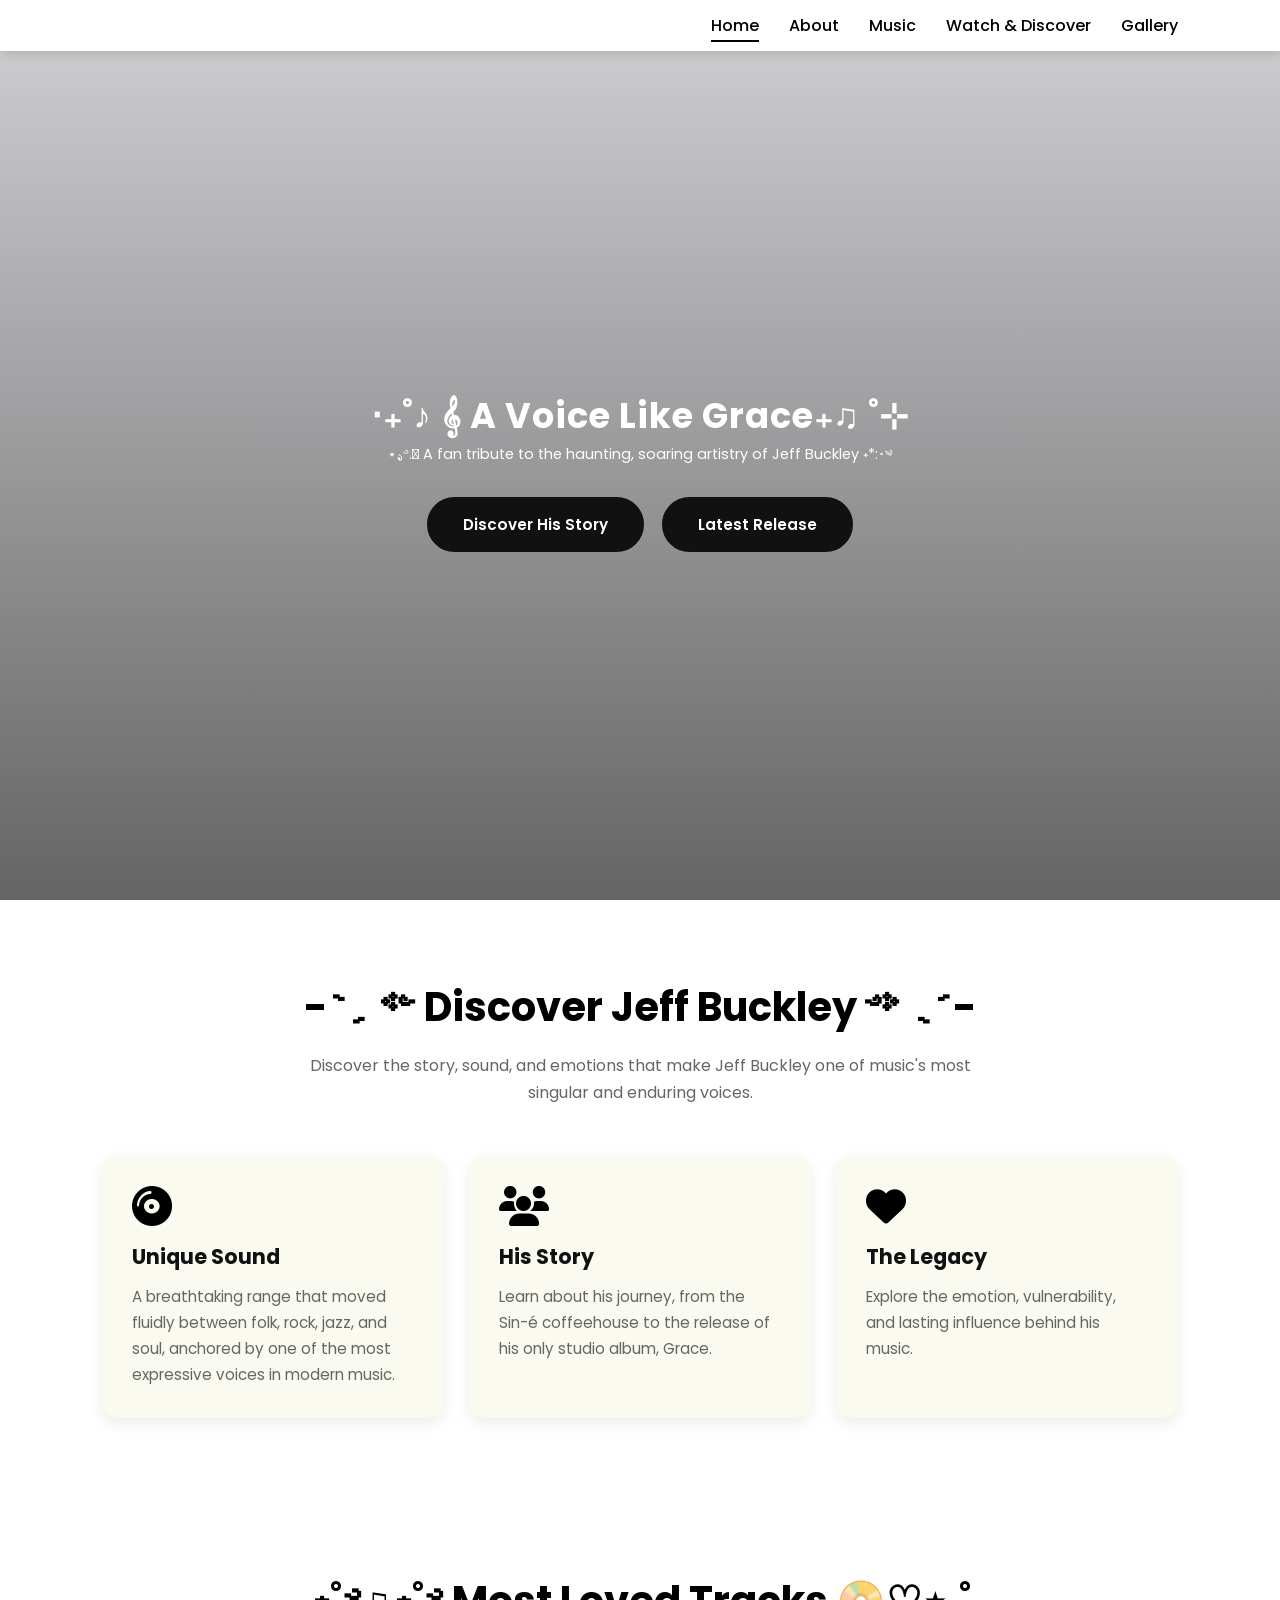
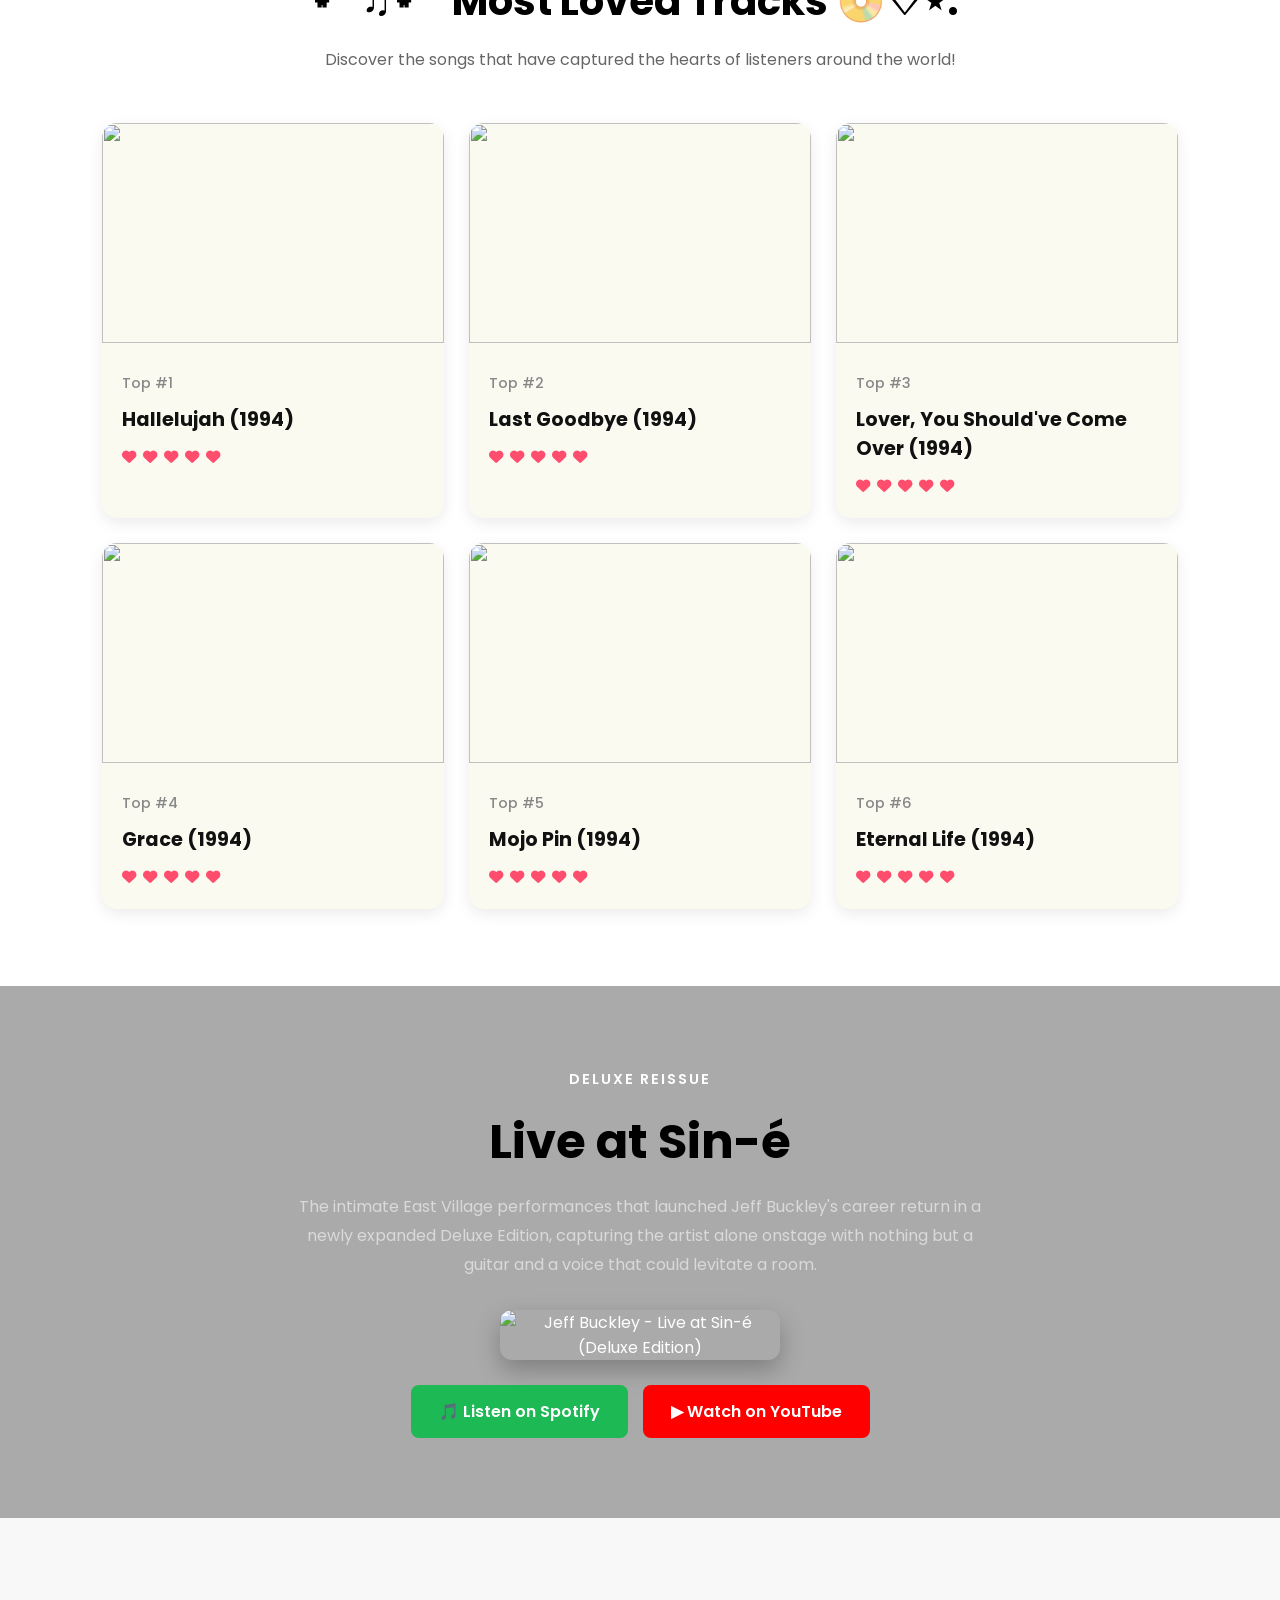
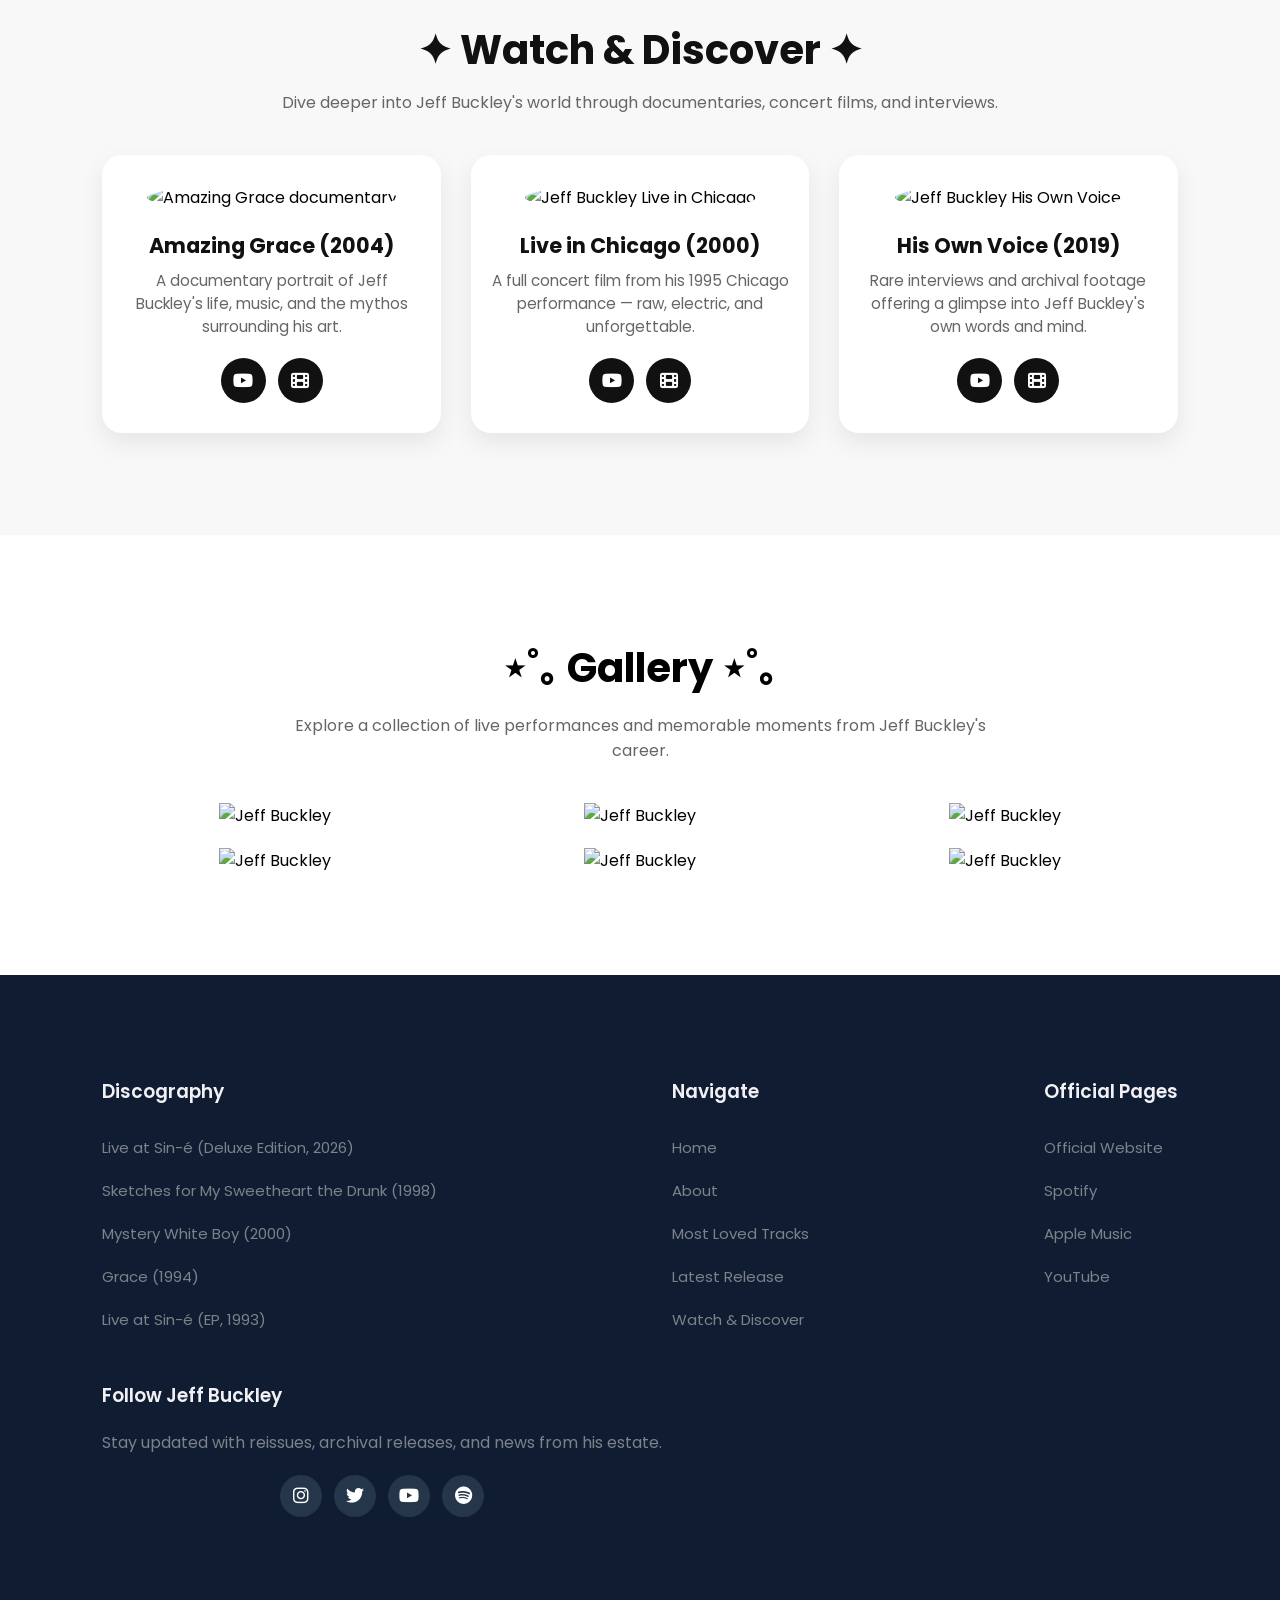
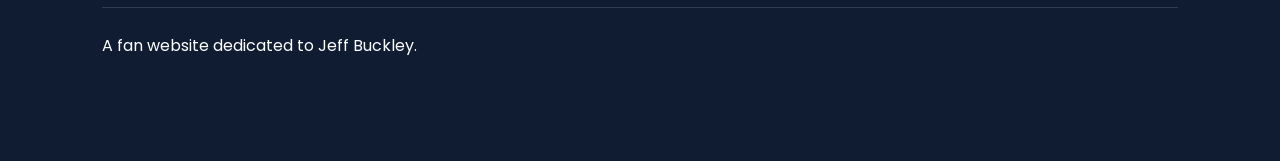
==== commit 49528100: "Update index.html" ====
--- a/index.html
+++ b/index.html
@@ -41,11 +41,11 @@
 <section id="home">
  
     <h2>
-        ⋆˚｡ A Voice Like Grace ⋆˚｡
+        ‧₊˚♪ 𝄞 A Voice Like Grace₊♫ ˚⊹
     </h2>
  
     <p>
-        .✦ ݁˖ A fan tribute to the haunting, soaring artistry of Jeff Buckley .✦ ݁˖
+       ⋆.ೃ࿔.𖥔 ݁A fan tribute to the haunting, soaring artistry of Jeff Buckley ˖*:･༄
     </p>
  
     <div class="btn">
@@ -67,7 +67,7 @@
 <!-- About section starts from here -->
 <section id="about">
 <h1>
-           .✦ ݁˖ Discover Jeff Buckley .✦ ݁˖
+          -ˋˏ ༻ Discover Jeff Buckley ༺ ˎˊ-
         </h1>
 <p>Discover the story, sound, and emotions that make Jeff Buckley one of music's most singular and enduring voices.</p>
  
@@ -109,7 +109,7 @@
 <!-- Music section starts from here -->
 <section id="music">
 <h1>
-           ₊˚𓂃˖ Most Loved Tracks ₊˚𓂃˖
+           ⋆˚࿔♫⋆˚࿔ Most Loved Tracks 📀♡⋆.˚
         </h1>
 <p>
             Discover the songs that have captured the hearts of listeners around the world!
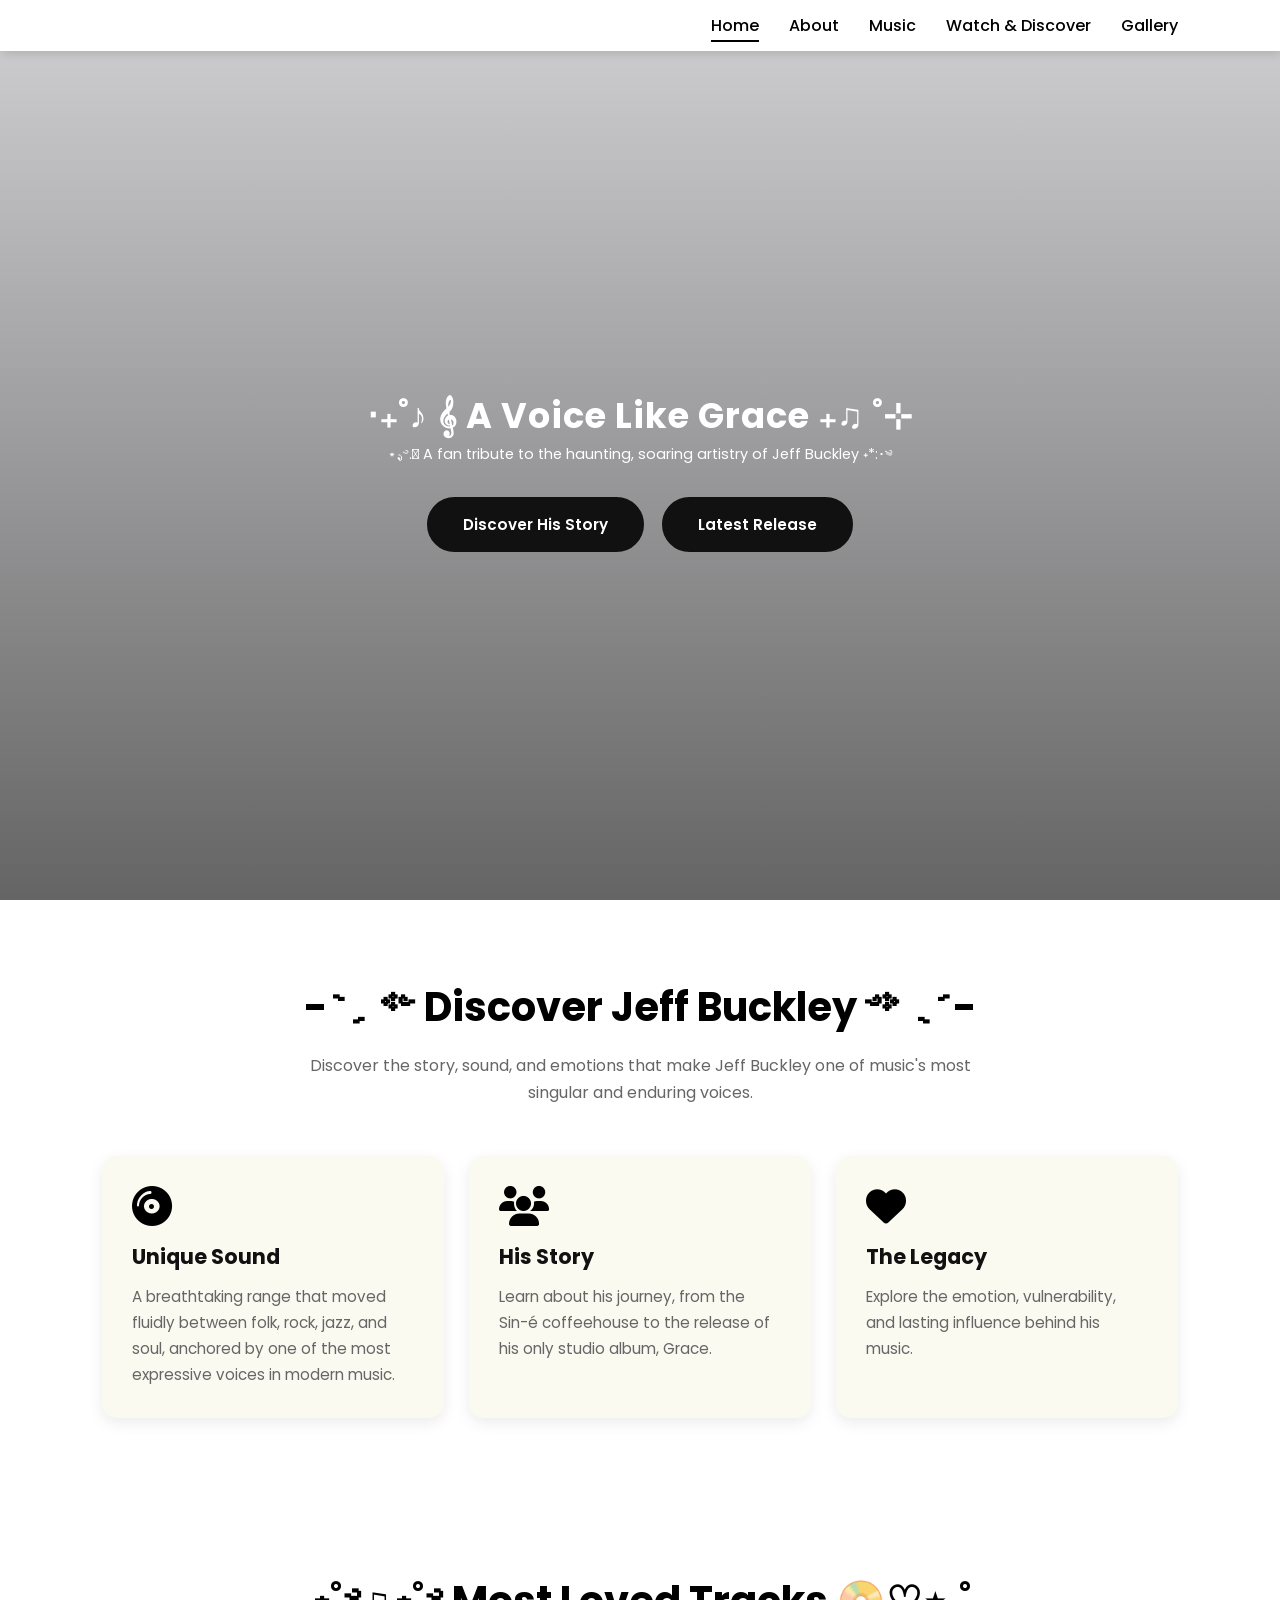
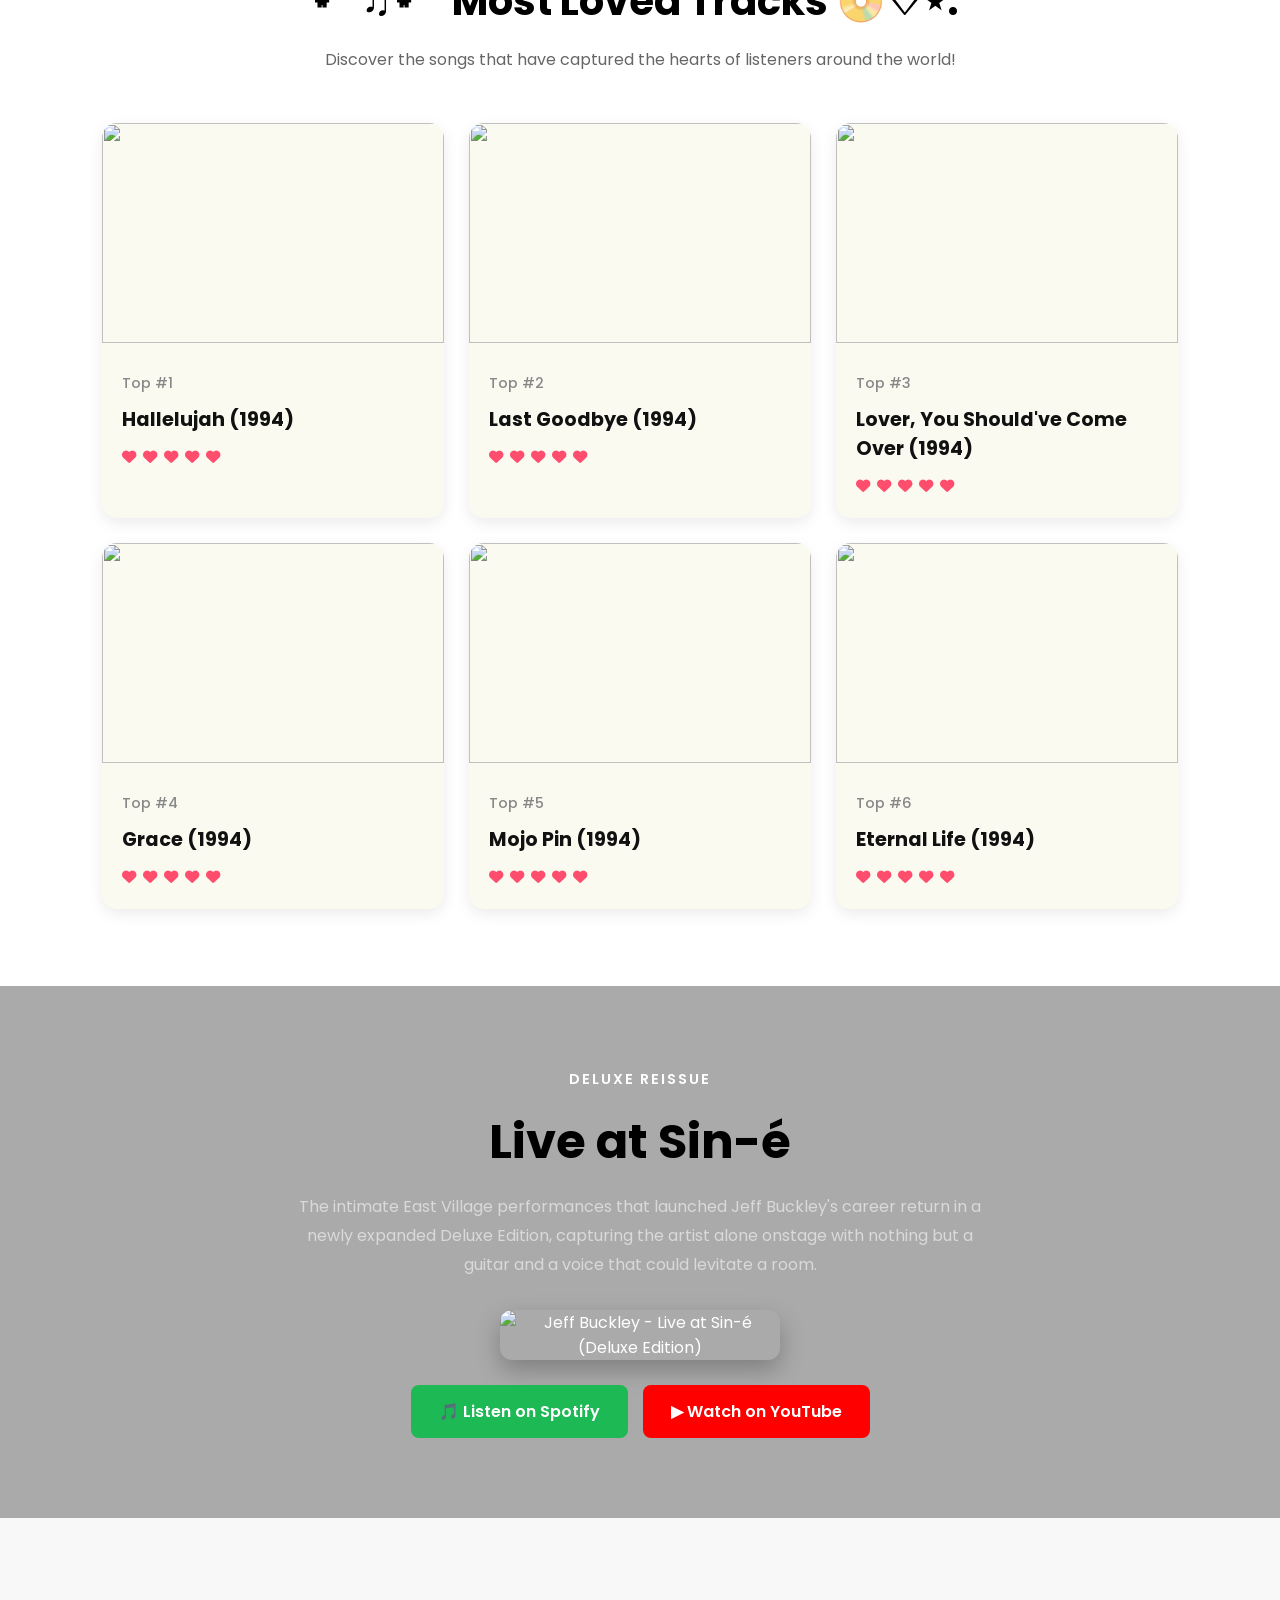
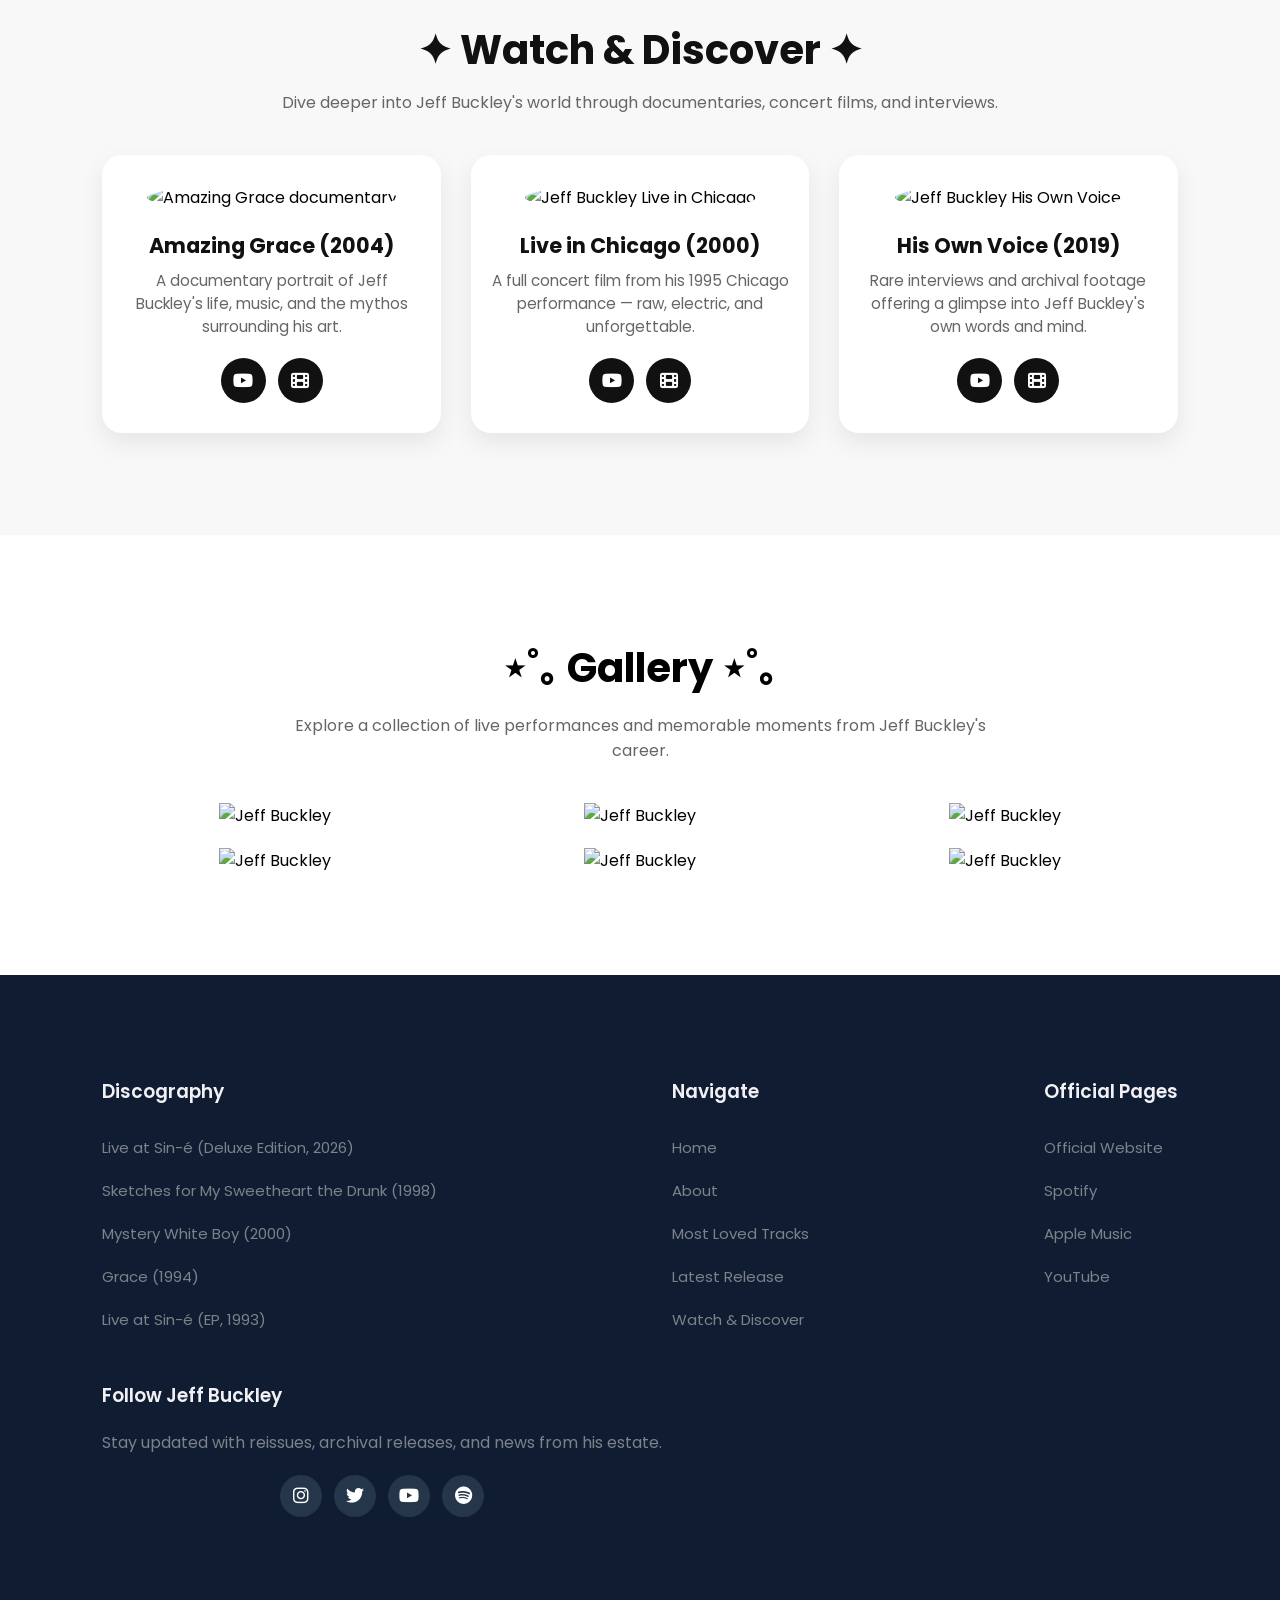
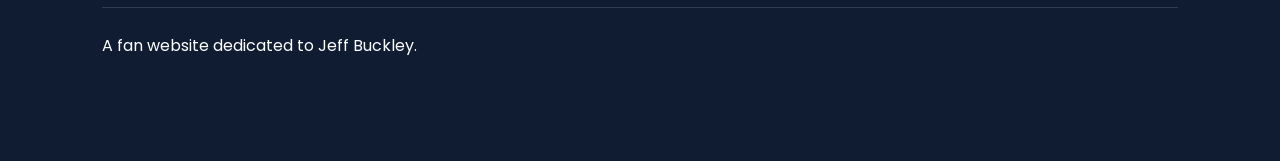
==== commit 4b0db775: "Update index.html" ====
--- a/index.html
+++ b/index.html
@@ -41,7 +41,7 @@
 <section id="home">
  
     <h2>
-        ‧₊˚♪ 𝄞 A Voice Like Grace₊♫ ˚⊹
+        ‧₊˚♪ 𝄞 A Voice Like Grace ₊♫ ˚⊹
     </h2>
  
     <p>
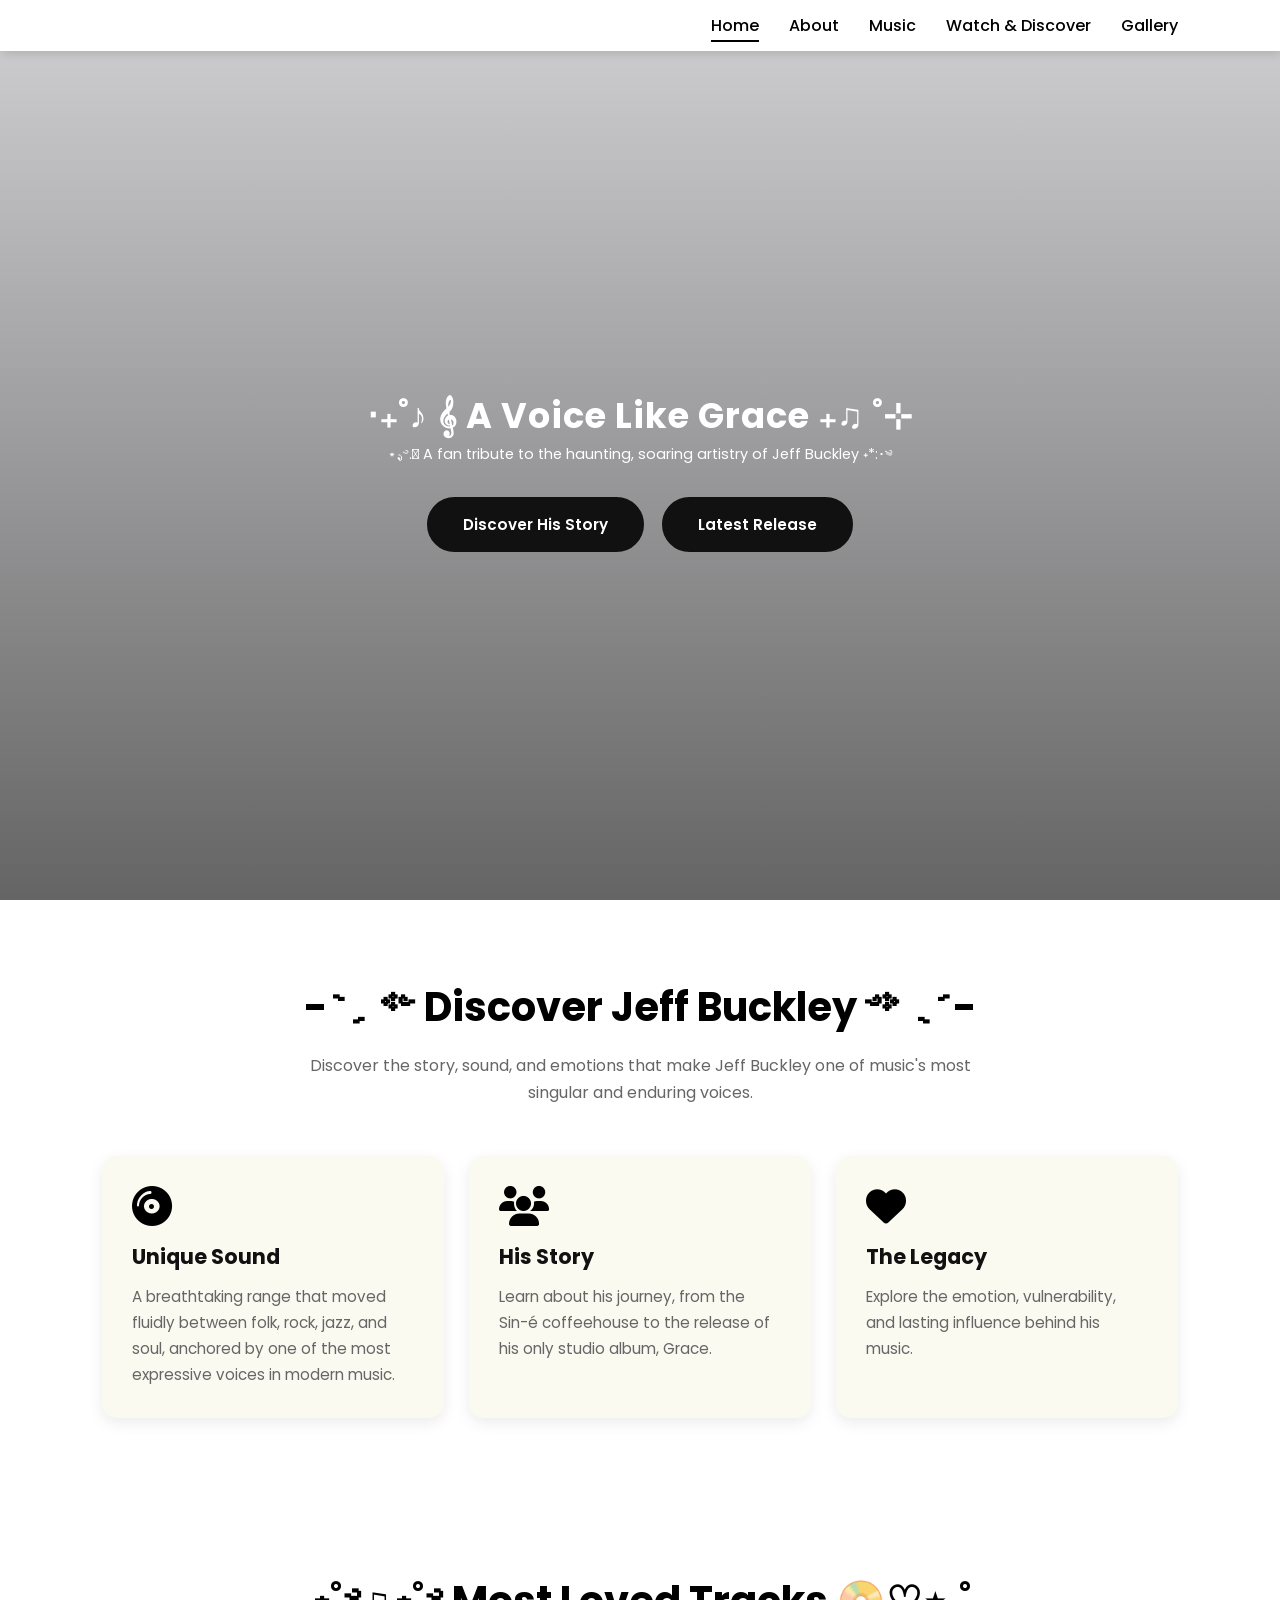
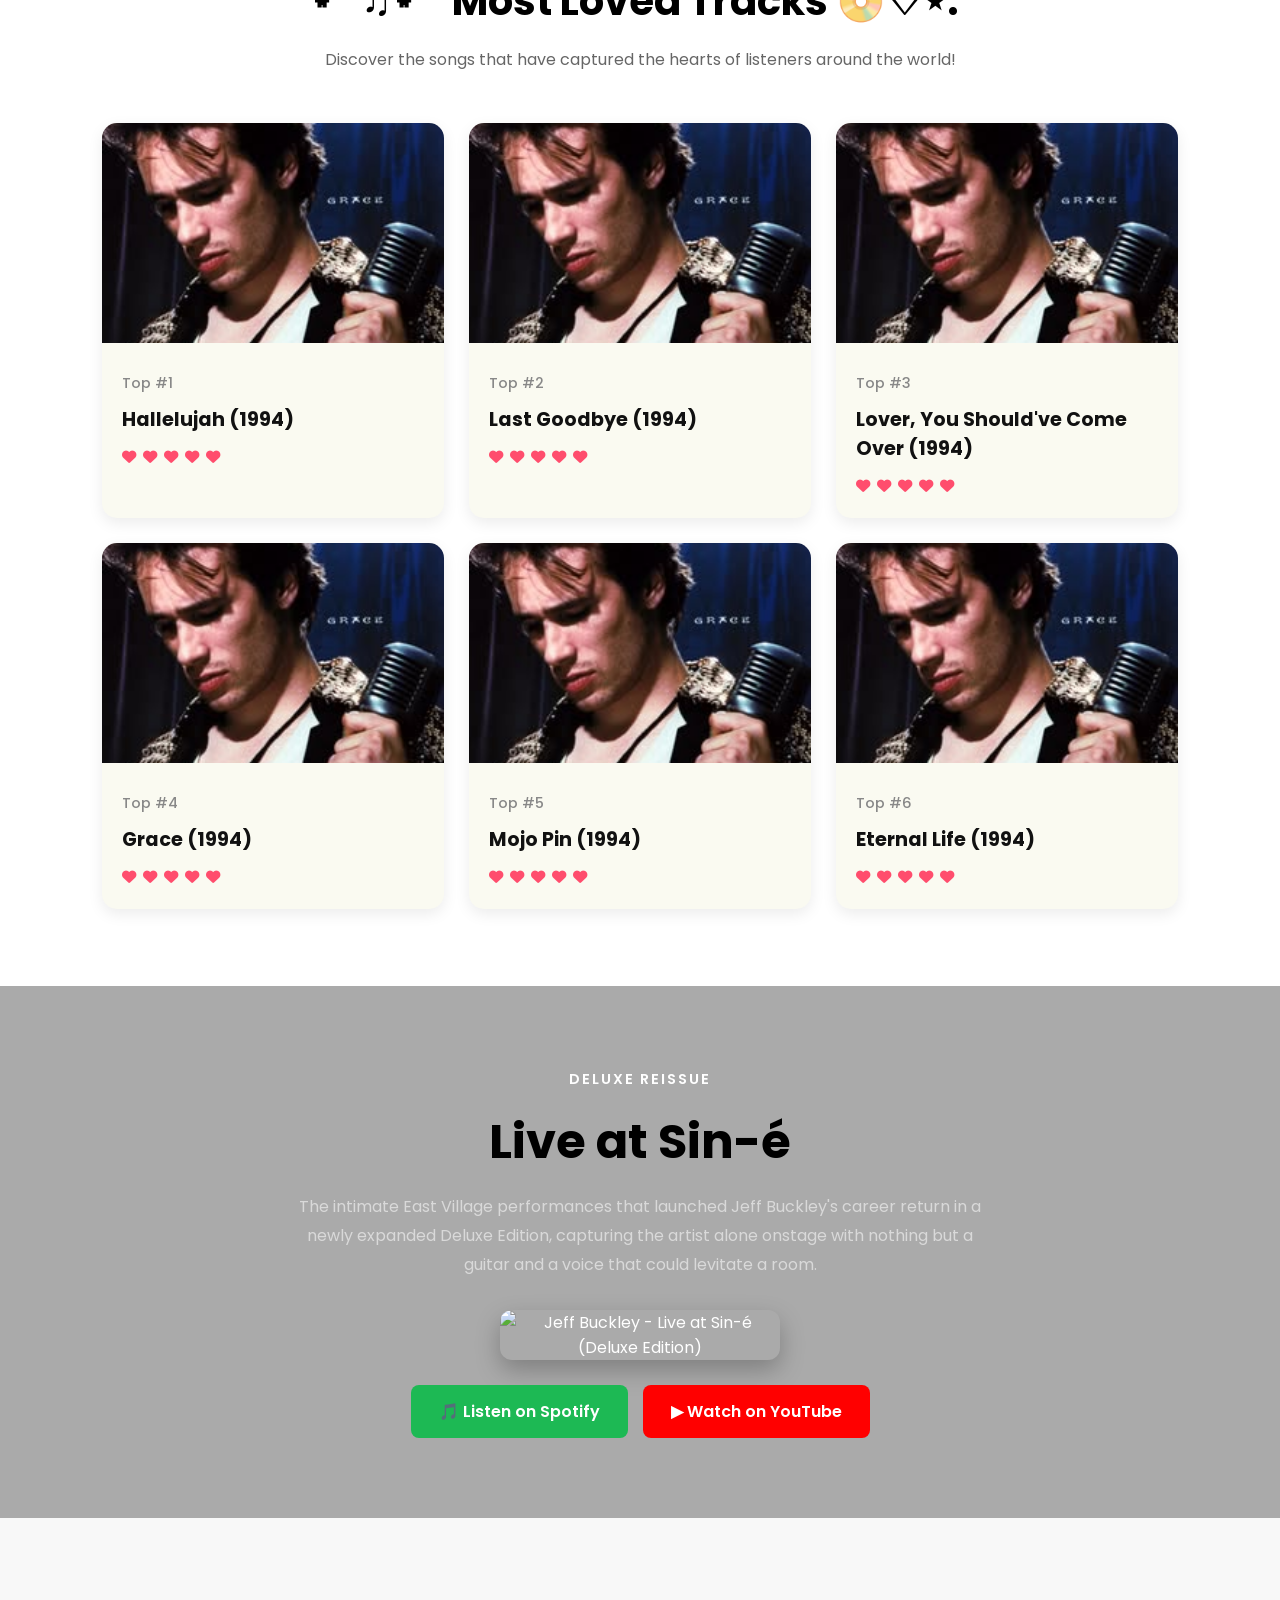
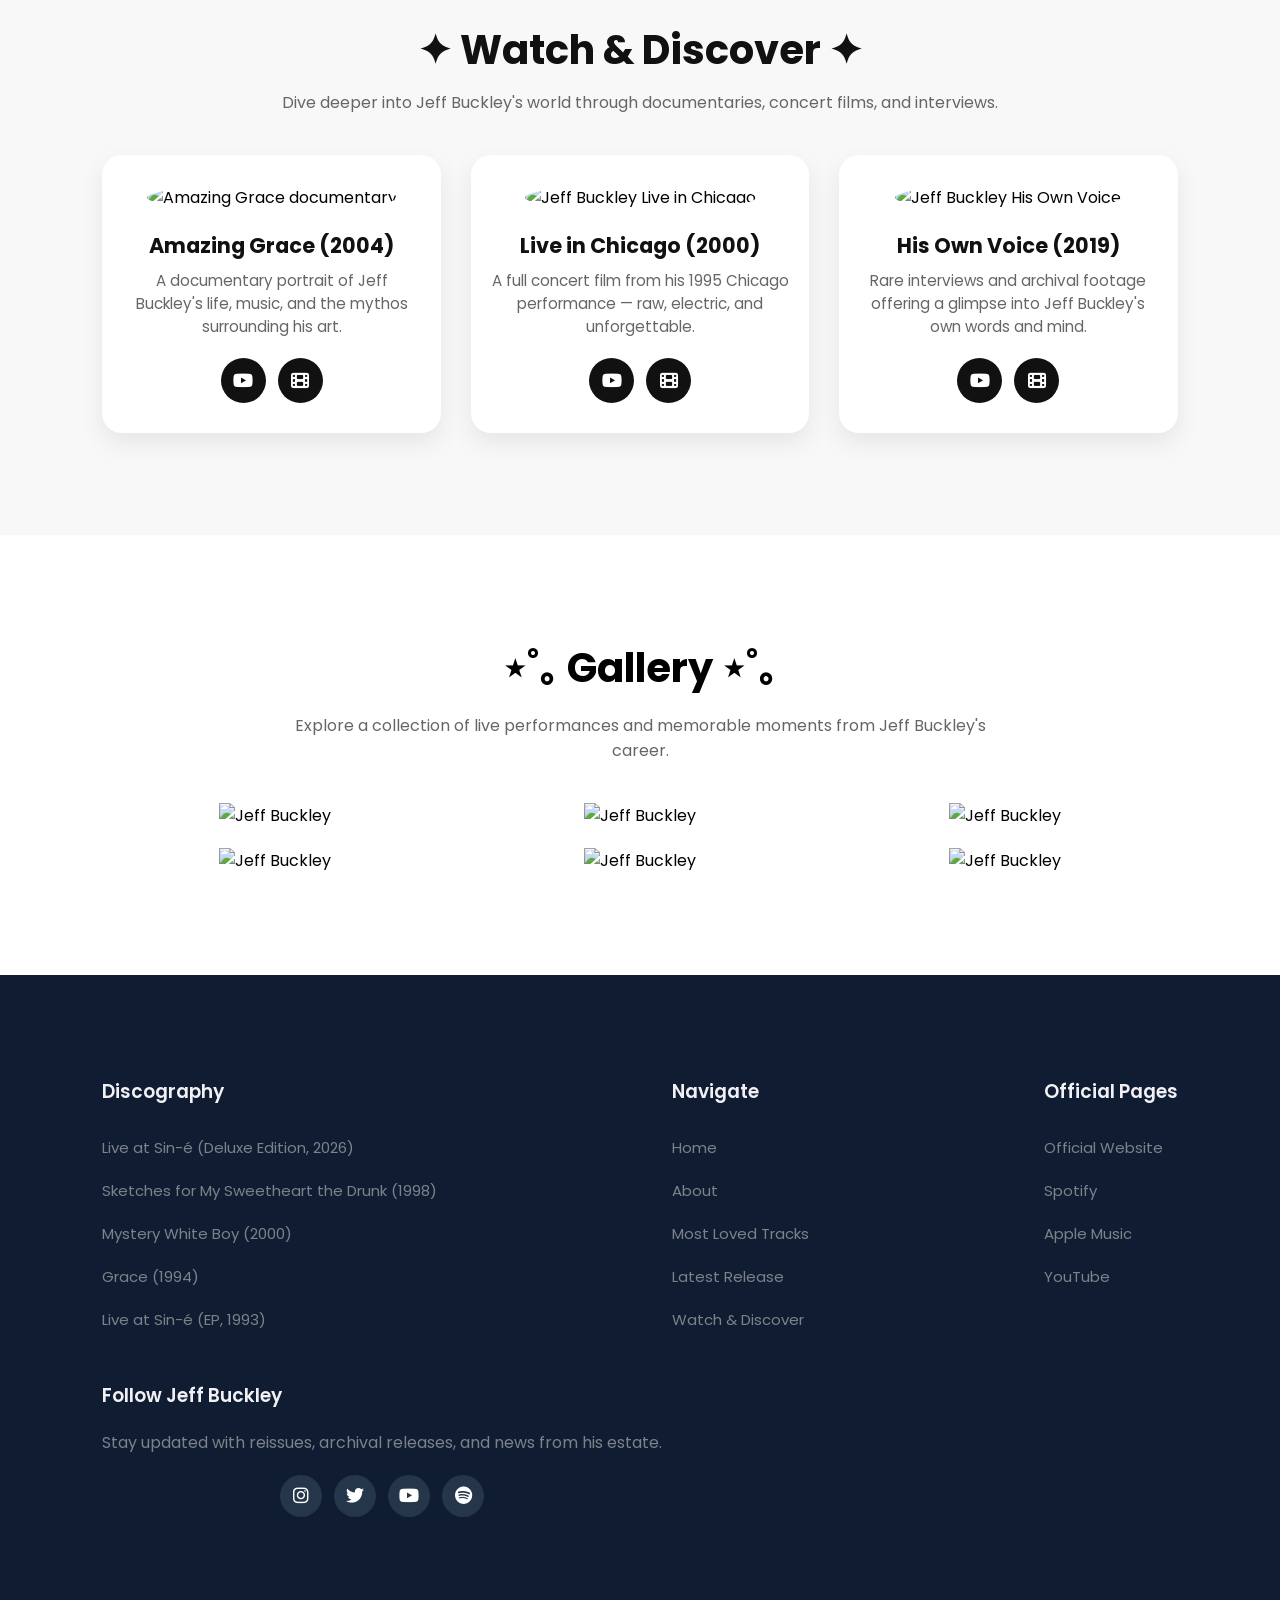
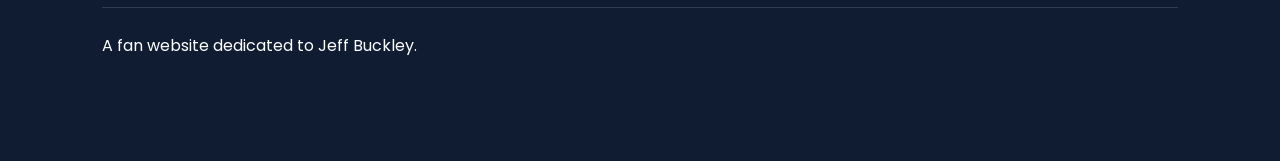
==== commit 7e67b999: "Update index.html" ====
--- a/index.html
+++ b/index.html
@@ -31,7 +31,7 @@
     <li><a href="#gallery">Gallery</a></li>
 </ul>
  
-<img src="img/menu.png" id="menu-btn" alt="">
+<i class="fas fa-bars" id="menu-btn"></i>
 </div>
 </nav>
 <!-- Navigation ends -->
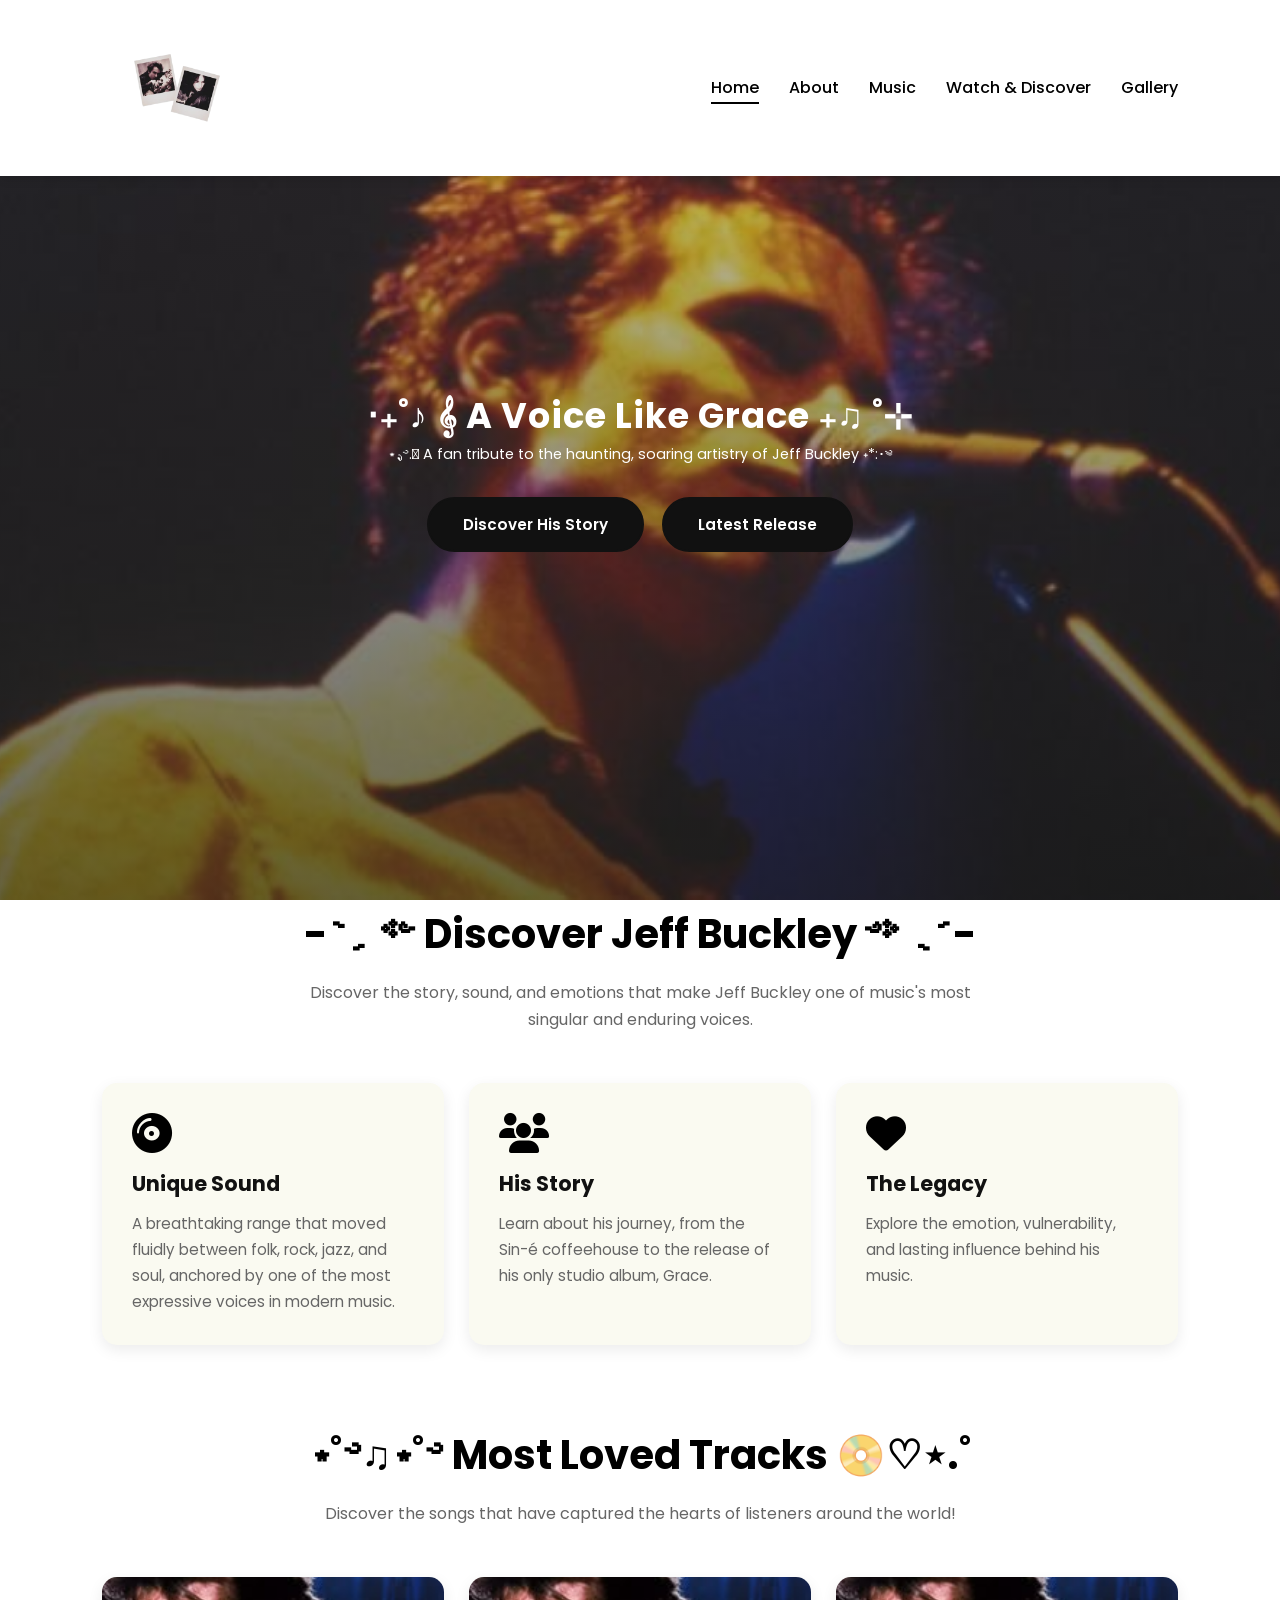
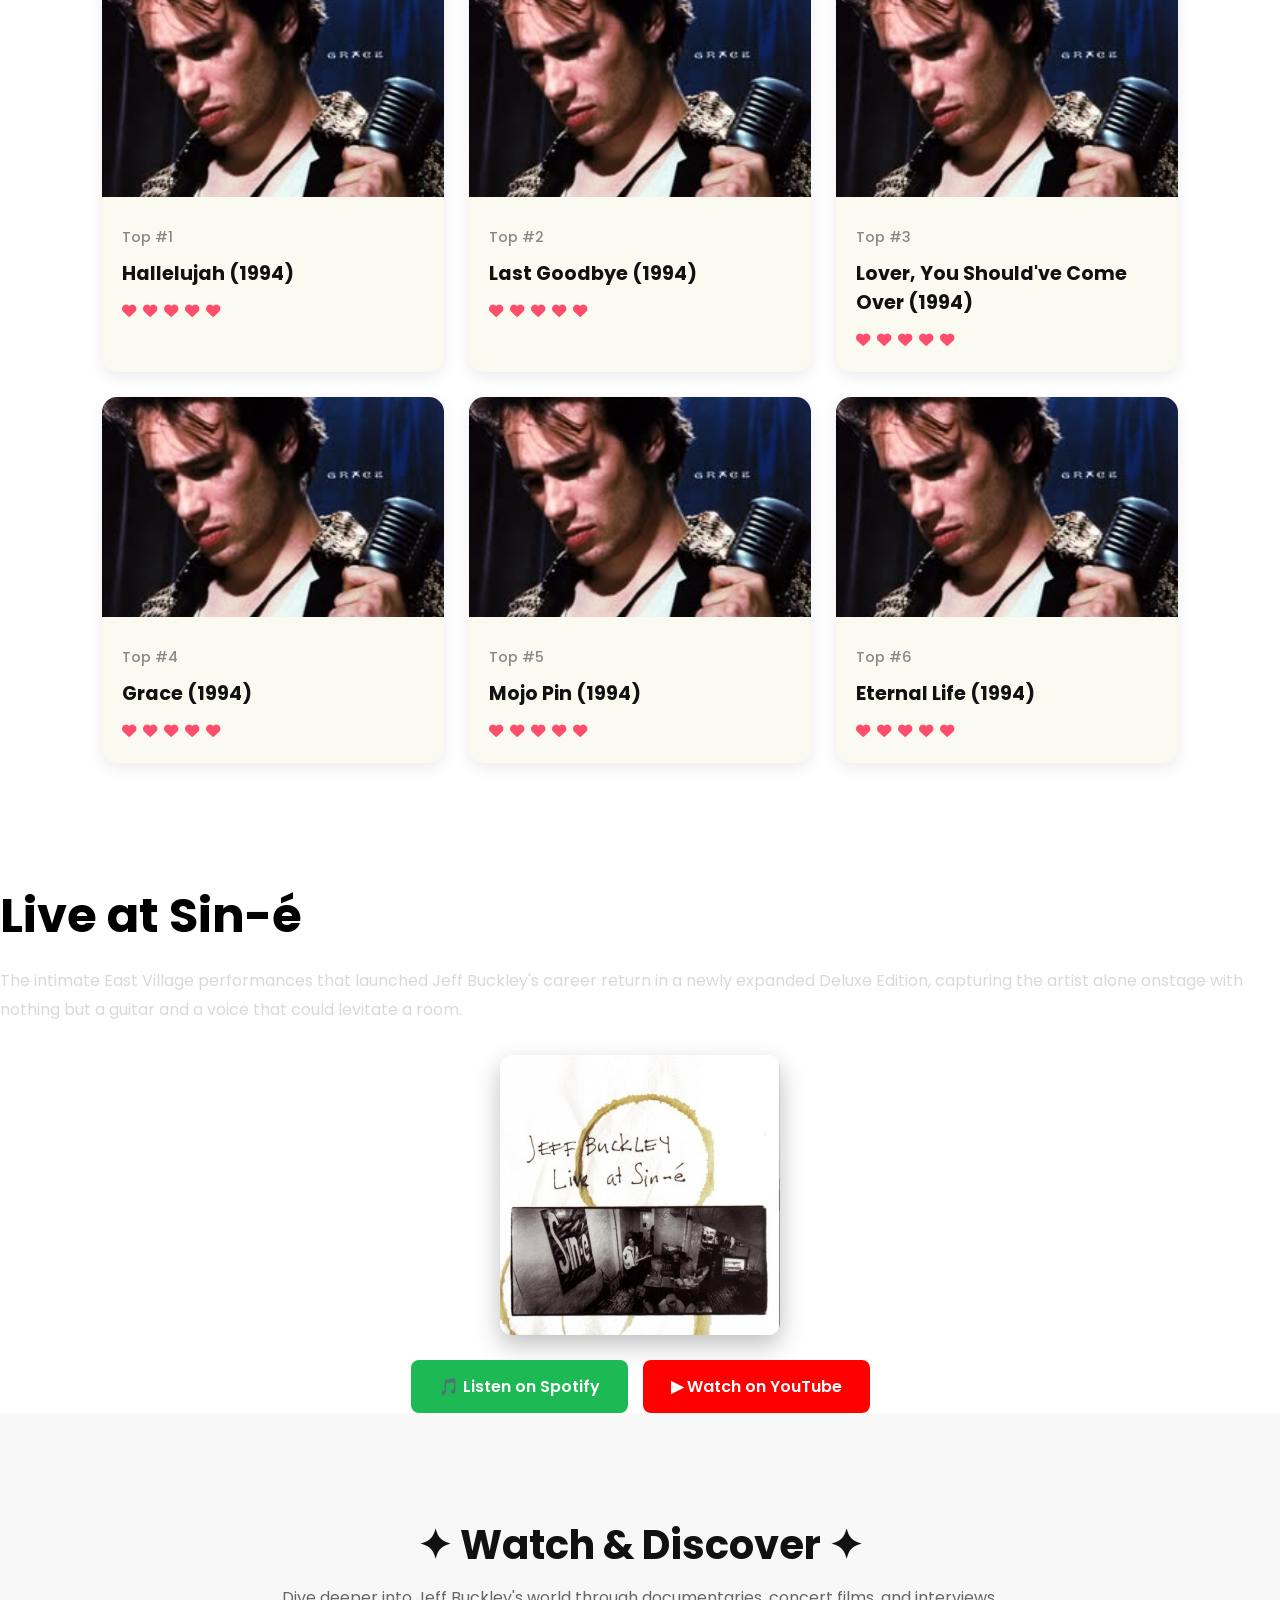
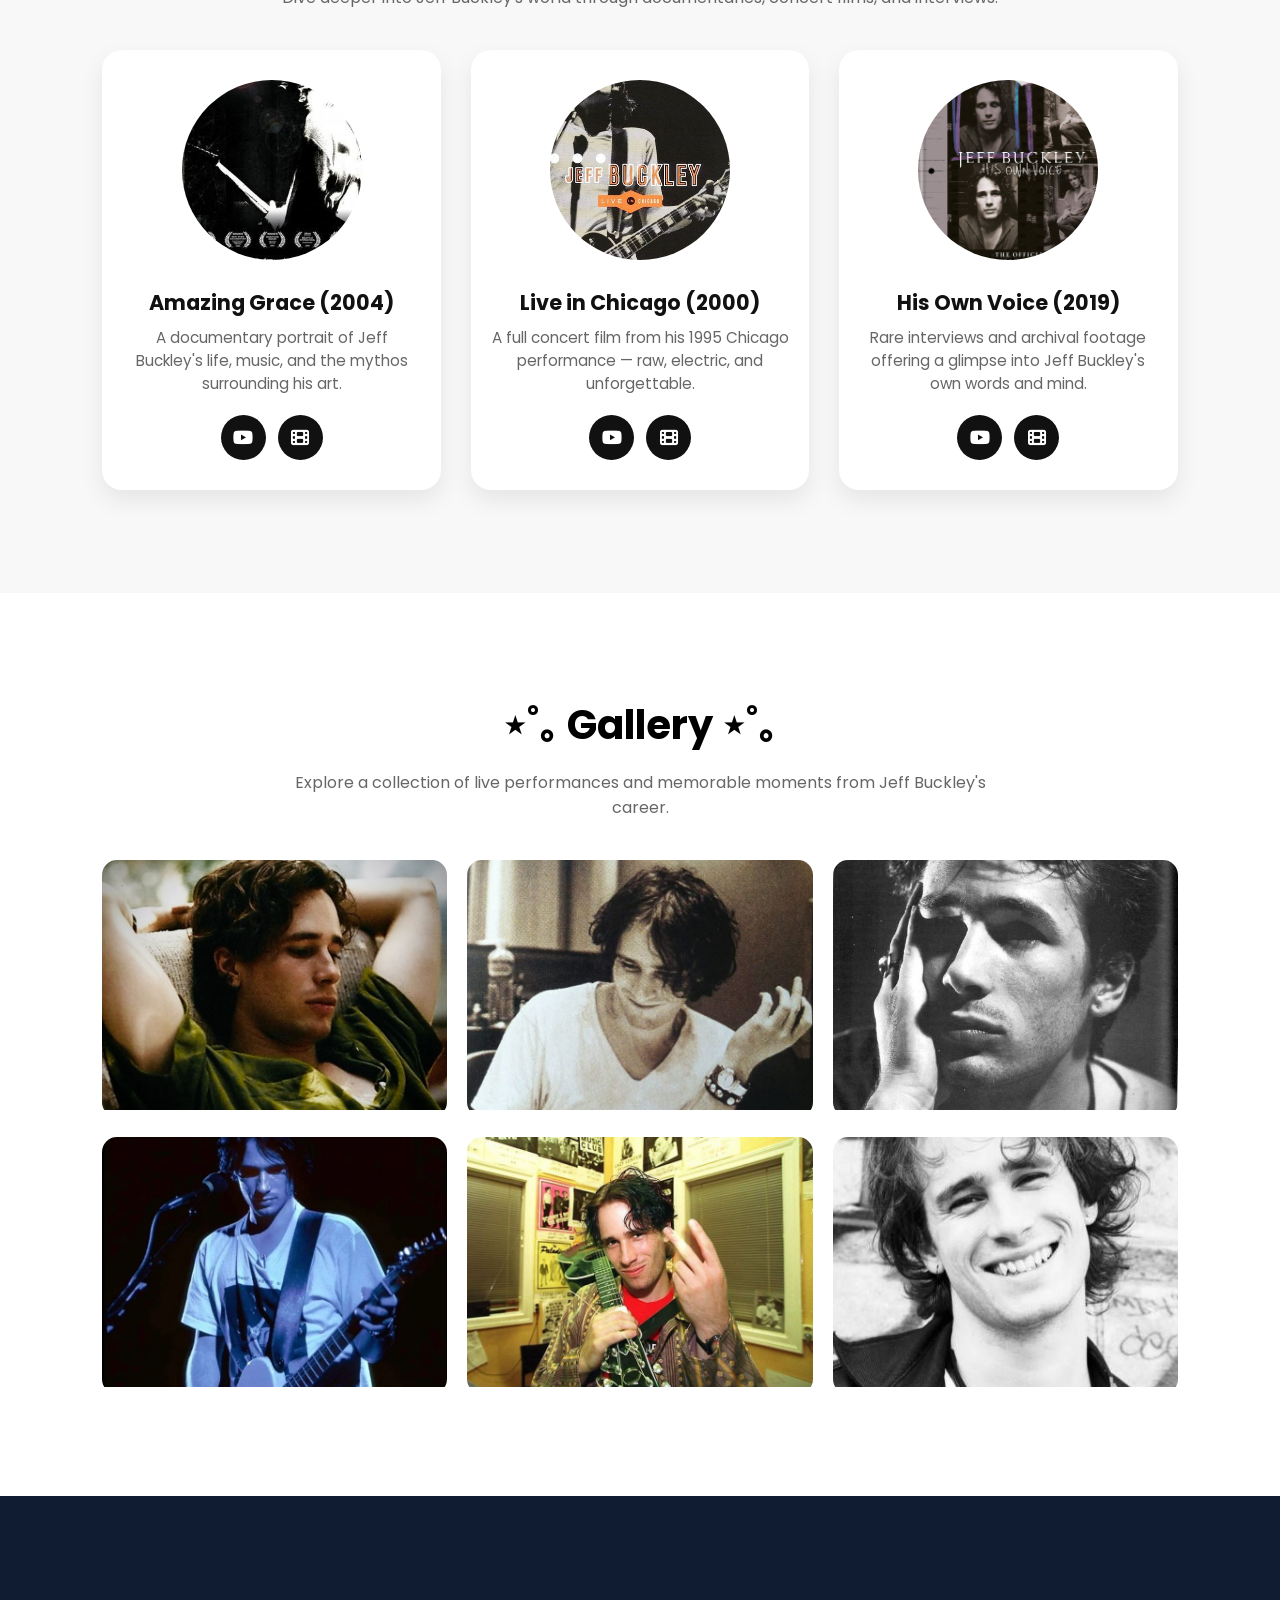
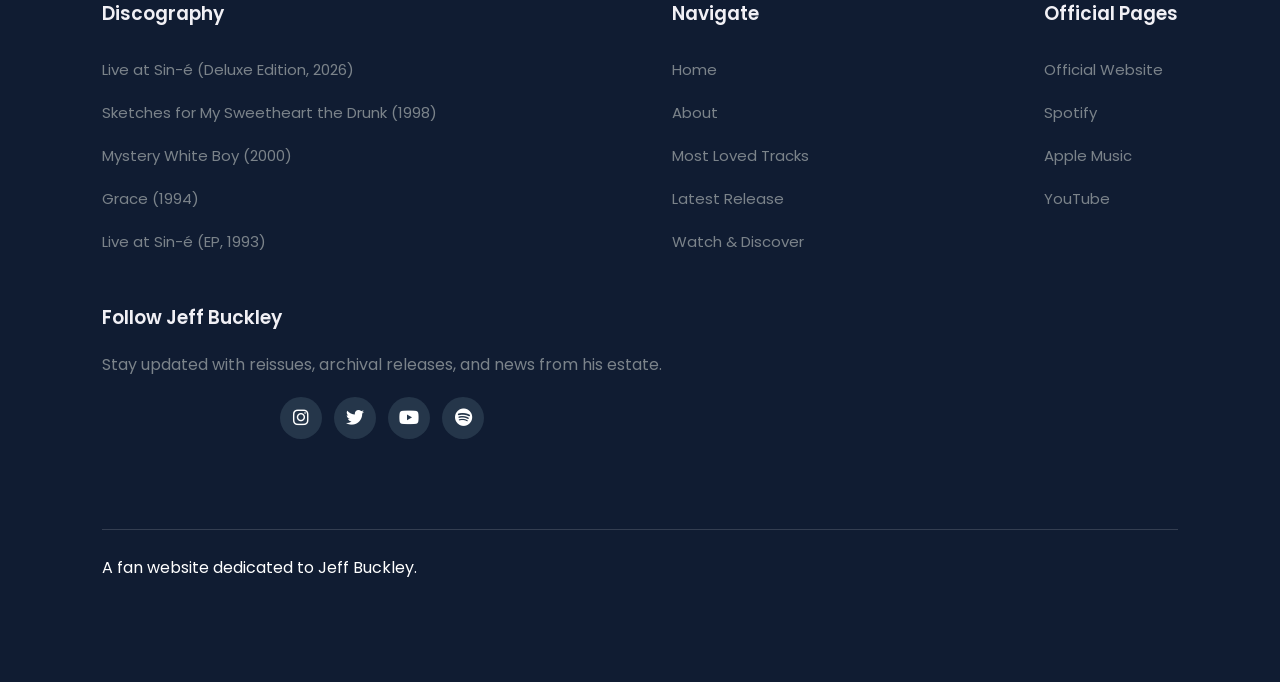
==== commit 7597c7ac: "Change greeting from 'Hello' to 'Goodbye'" ====
--- a/index.html
+++ b/index.html
@@ -18,7 +18,7 @@
 <!-- Navigation start -->
 <header>
 <nav>
-<img src="img/logo.jpg" class="logo" alt="">
+<img src="img/dlogo.jpg" class="logo" alt="">
  
 <div class="navigation">
 <ul>
--- a/style.css
+++ b/style.css
@@ -1,4 +1,4 @@
-@import url('https://fonts.googleapis.com/css2?family=Inter:wght@100;200;300;400;500&family=Poppins:ital,wght@0,100;0,200;0,300;0,400;0,500;0,600;0,700;0,800;0,900;1,700;1,800;1,900&display=swap');
+ @import url('https://fonts.googleapis.com/css2?family=Inter:wght@100;200;300;400;500&family=Poppins:ital,wght@0,100;0,200;0,300;0,400;0,500;0,600;0,700;0,800;0,900;1,700;1,800;1,900&display=swap');
  
 *
 {
@@ -51,8 +51,8 @@
  
 nav .logo
 {
-width: 150px;
-cursor: pointer;
+width: 150px;  
+height: auto; 
 }
  
 nav .navigation
@@ -60,11 +60,10 @@
 display: flex;
 }
  
-#menu-btn
-{
-width: 30px;
-height: 30px;
-display: none;
+#menu-btn {
+    font-size: 1.6rem;
+    cursor: pointer;
+    display: none;
 }
  
 #menu-close
@@ -116,7 +115,7 @@
 /*------------- Hero section styling start --------------*/
 #home
 {
-background-image: linear-gradient(rgba(103, 99, 110, 0.3), rgba(35, 35, 35, 0.7)), url("img/backrounded.jpg");
+background-image: linear-gradient(rgba(103, 99, 110, 0.3), rgba(35, 35, 35, 0.7)), url("img/hero.jpg");
 height: 100vh;
 background-size: cover;
 background-position: center 25%;
@@ -179,7 +178,7 @@
 /*------------- About section styling starts -------------*/
  
 #about{
-    padding: 6vw 8vw;
+    padding: 0.3vw 8vw;
     text-align: center;
     background: #fff;
 }
@@ -386,12 +385,9 @@
  
  
 /*------------- Latest Release section styling start ----------*/
-#latest-release{
-    padding:80px 8%;
-    background:#7272729a;
-    color:#fff;
-    text-align:center;
-}
+background: linear-gradient(rgba(0,0,0,0.6), rgba(0,0,0,0.6)), url("img/backed.jpg");
+background-size: cover;
+background-position: center;
  
 #latest-release .latest-release-content{
     max-width:700px;
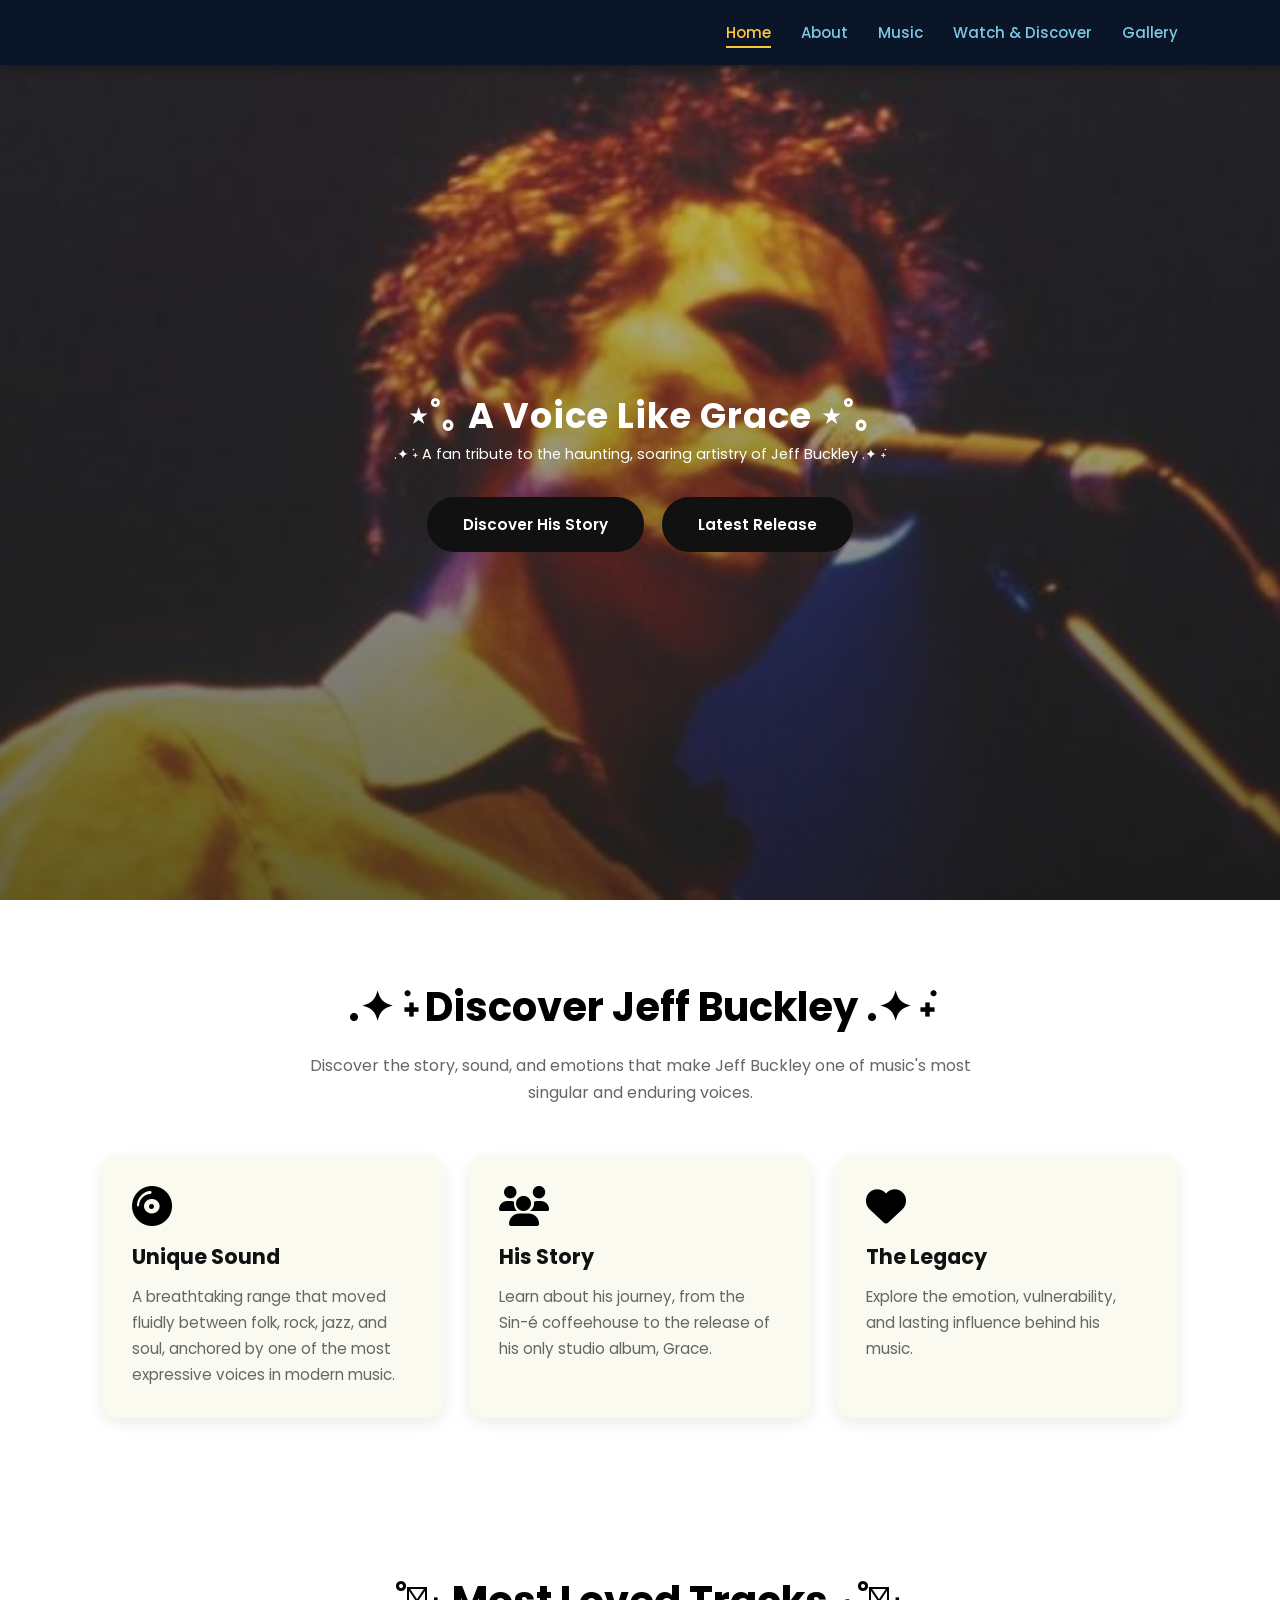
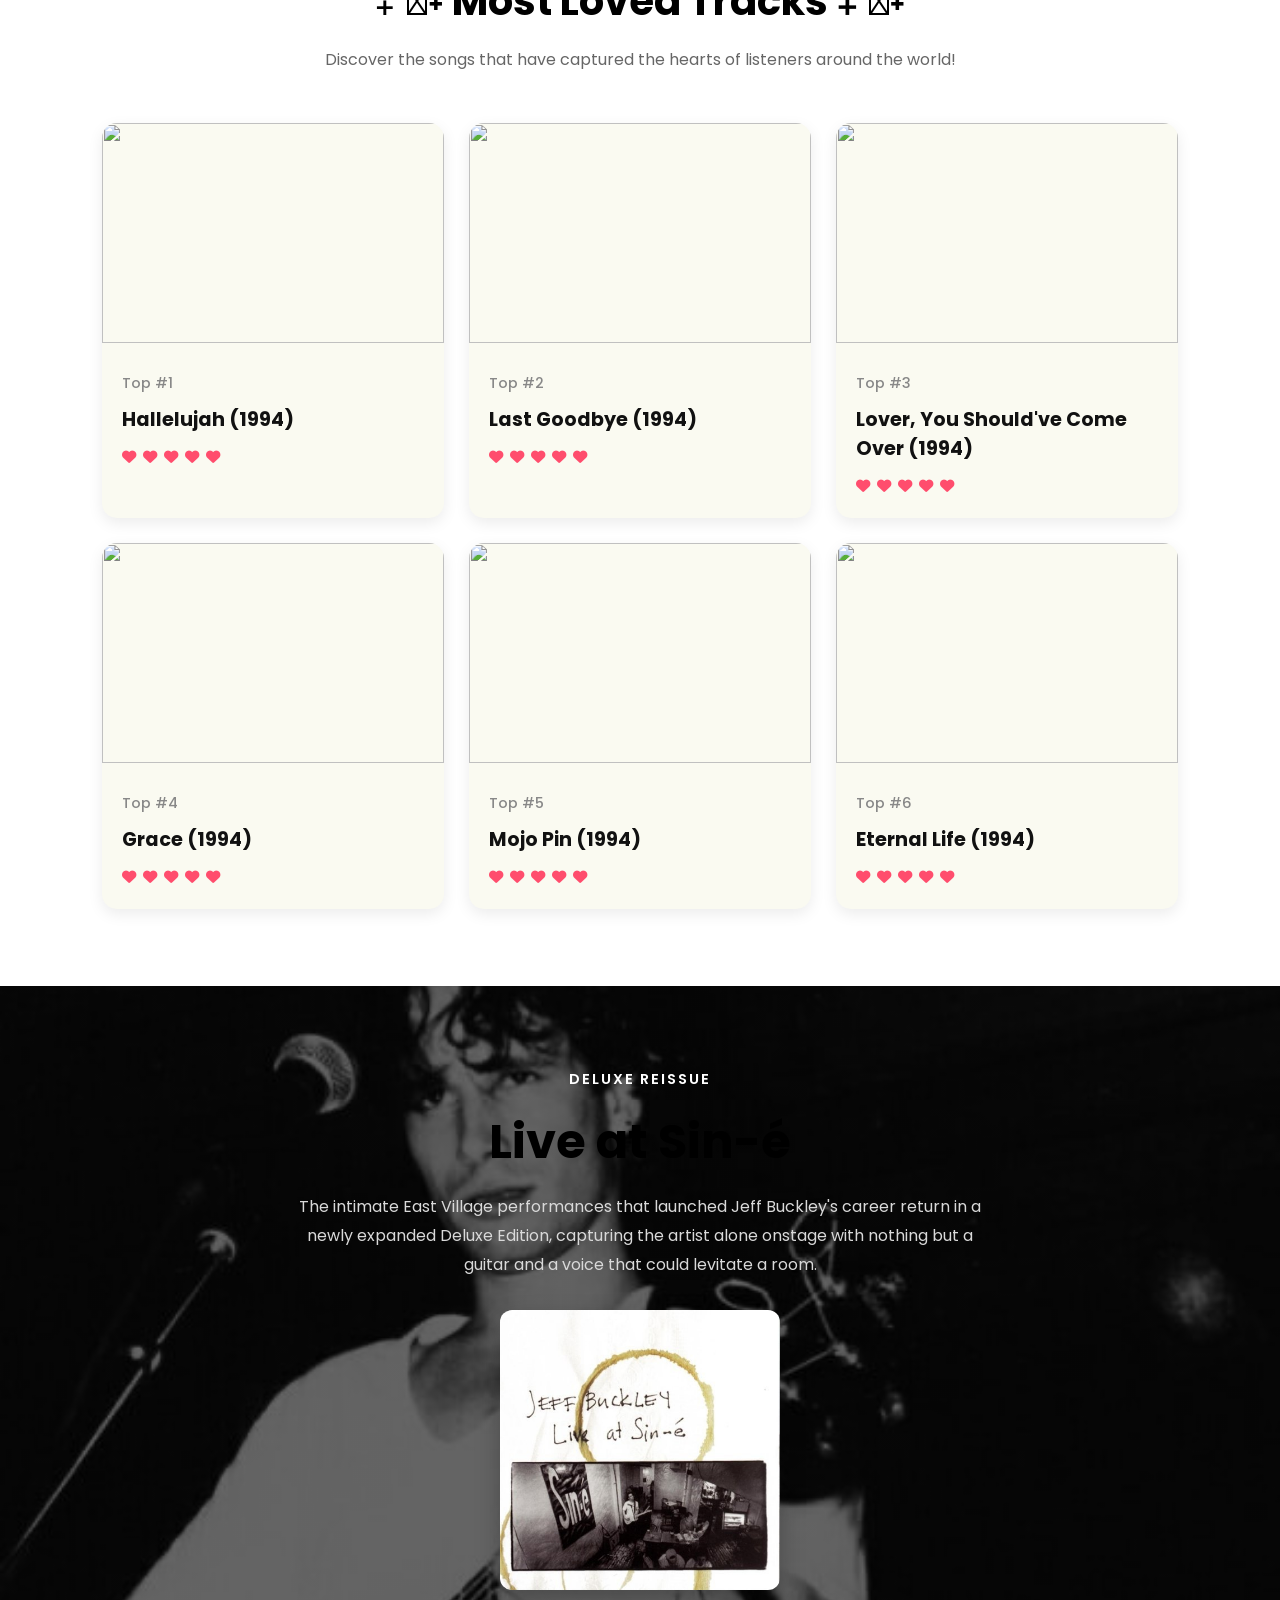
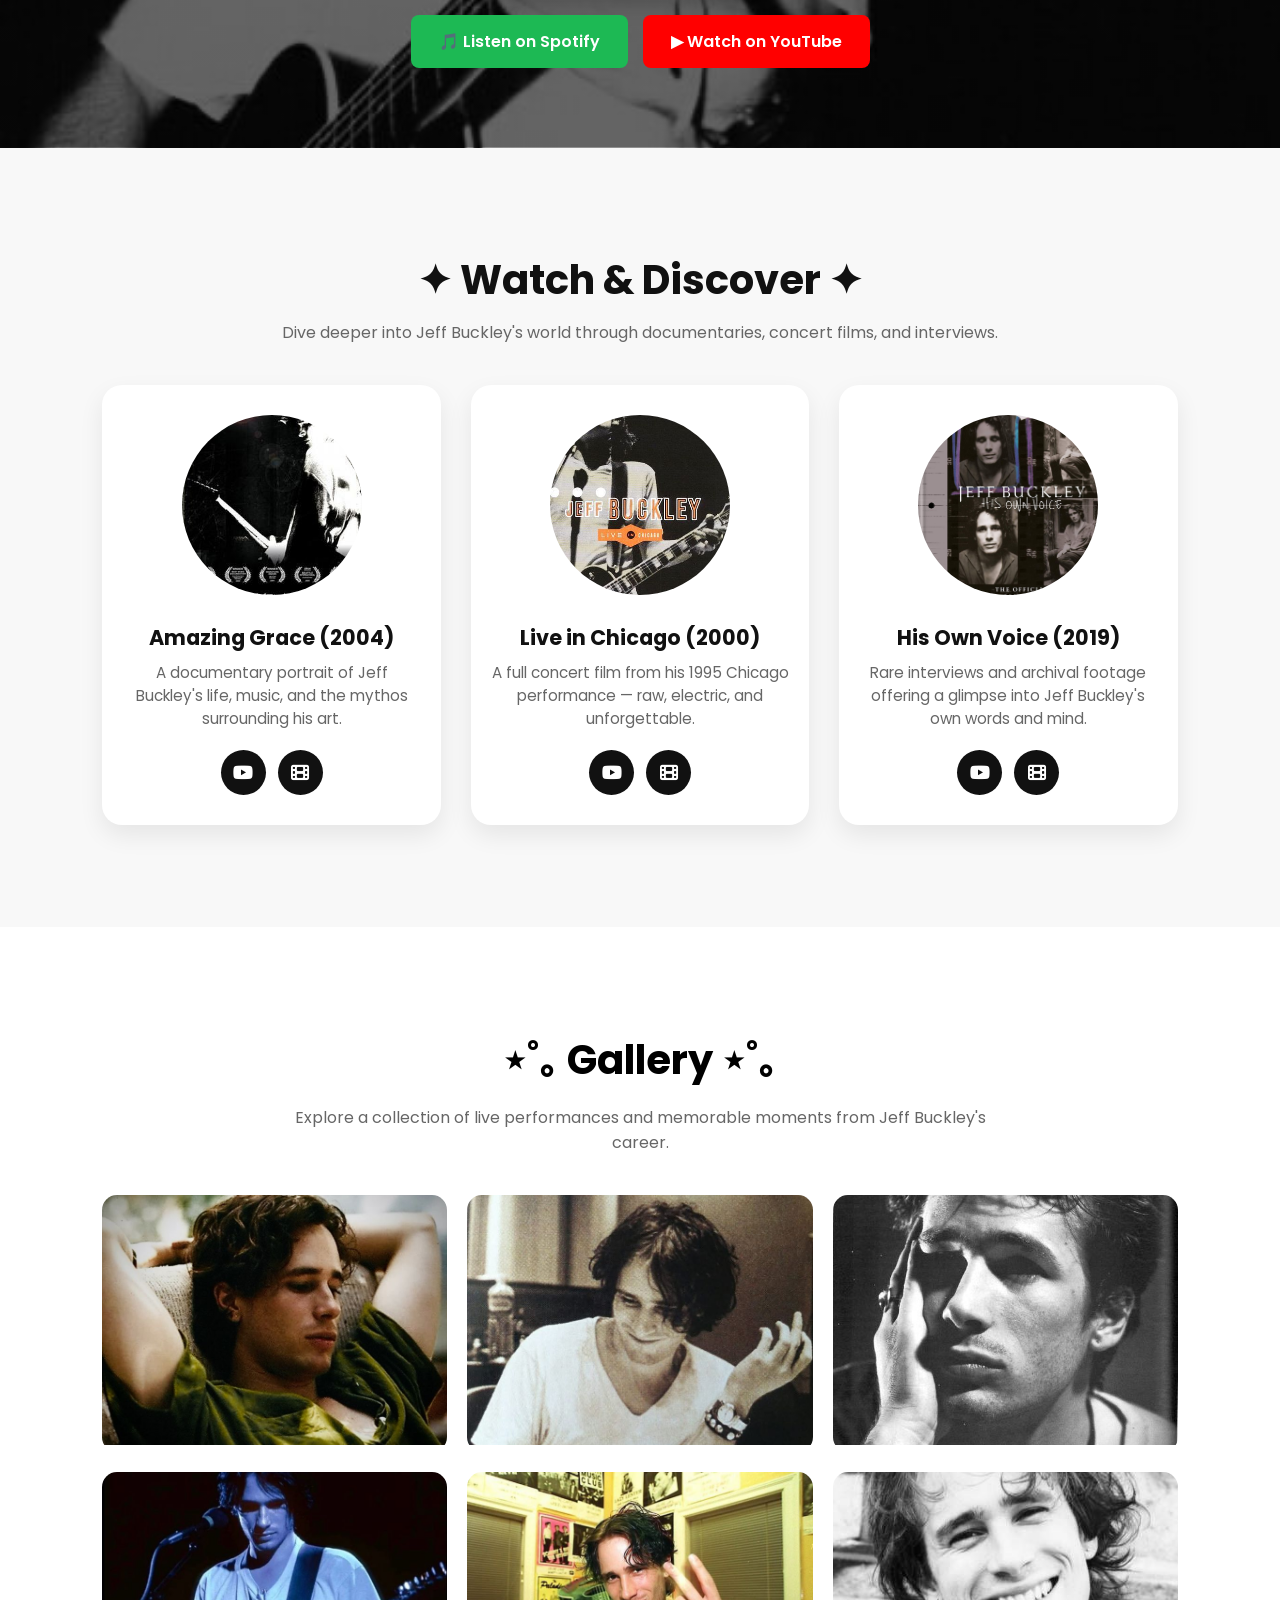
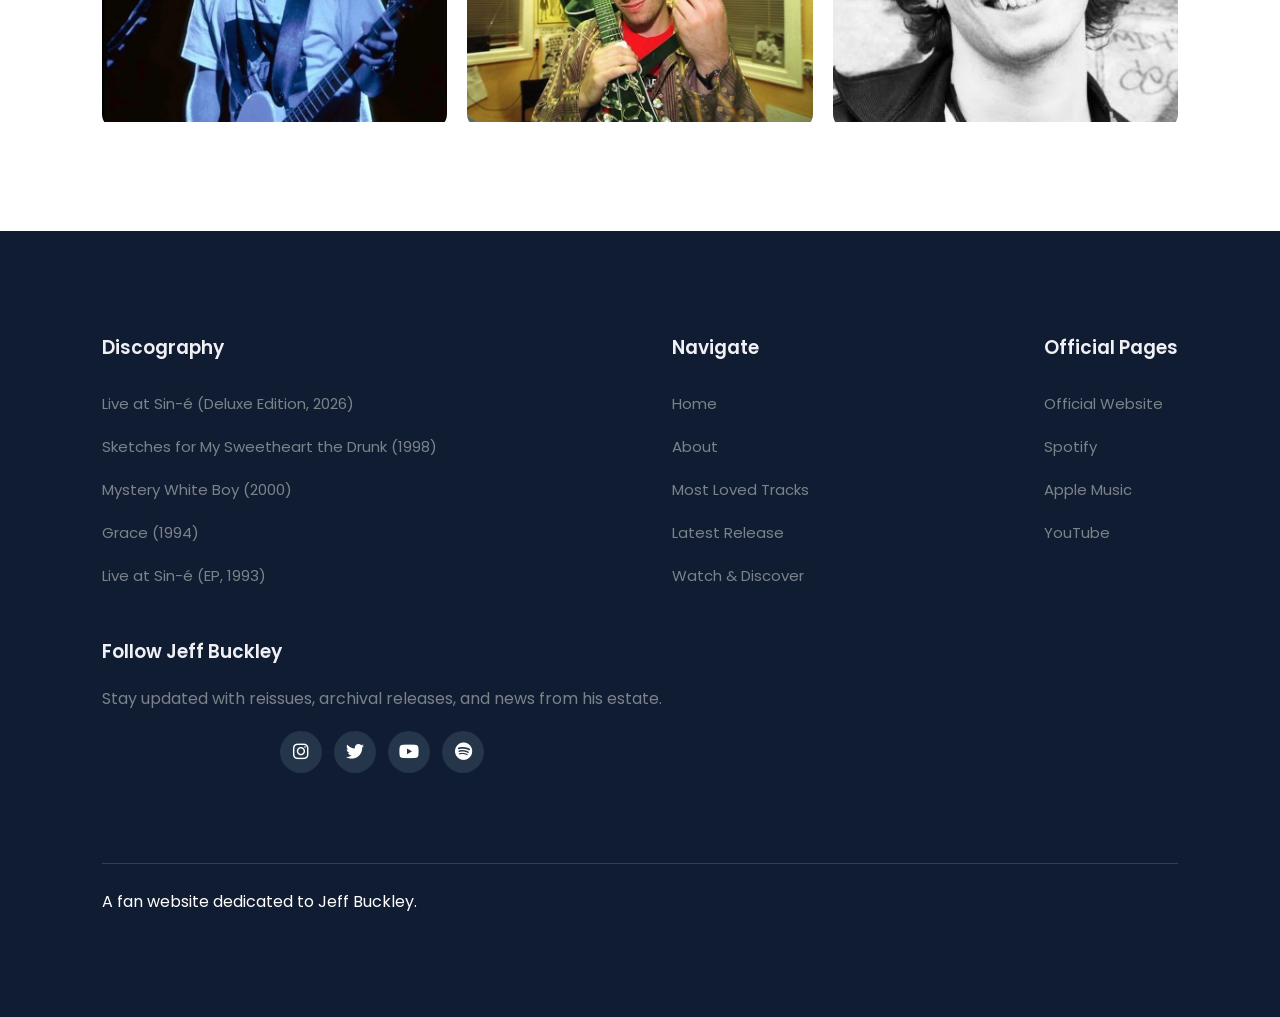
==== commit 852c24ec: "Update index.html" ====
--- a/index.html
+++ b/index.html
@@ -4,13 +4,13 @@
 <meta charset="UTF-8">
 <meta name="viewport" content="width=device-width, initial-scale=1.0">
 <title>fan-made Jeff Buckley website</title>
- 
+
 <!-- font Awesome CDN link -->
 <link rel="stylesheet" href="https://cdnjs.cloudflare.com/ajax/libs/font-awesome/6.1.1/css/all.min.css" />
- 
+
 <!-- External CSS -->
 <link rel="stylesheet" href="style.css">
- 
+
 <!-- JQuery CDN link -->
 <script src="https://code.jquery.com/jquery-3.6.0.min.js" integrity="sha256-/xUj+3OJU5yExlq6GSYGSHk7tPXikynS7ogEvDej/m4=" crossorigin="anonymous"></script>
 </head>
@@ -18,59 +18,59 @@
 <!-- Navigation start -->
 <header>
 <nav>
-<img src="img/dlogo.jpg" class="logo" alt="">
- 
+<img src="img/logo.jpg" class="logo" alt="">
+
 <div class="navigation">
 <ul>
     <i id="menu-close" class="fas fa-times"></i>
- 
+
     <li><a href="#home" class="active">Home</a></li>
     <li><a href="#about">About</a></li>
     <li><a href="#music">Music</a></li>
     <li><a href="#members">Watch & Discover</a></li>
     <li><a href="#gallery">Gallery</a></li>
 </ul>
- 
-<i class="fas fa-bars" id="menu-btn"></i>
+
+<img src="img/menu.png" id="menu-btn" alt="">
 </div>
 </nav>
 <!-- Navigation ends -->
 </header>
- 
+
 <!-- Hero section starts from here -->
 <section id="home">
- 
+
     <h2>
-        ‧₊˚♪ 𝄞 A Voice Like Grace ₊♫ ˚⊹
+        ⋆˚｡ A Voice Like Grace ⋆˚｡
     </h2>
- 
+
     <p>
-       ⋆.ೃ࿔.𖥔 ݁A fan tribute to the haunting, soaring artistry of Jeff Buckley ˖*:･༄
+        .✦ ݁˖ A fan tribute to the haunting, soaring artistry of Jeff Buckley .✦ ݁˖
     </p>
- 
+
     <div class="btn">
- 
+
         <a href="#about" class="black">
             Discover His Story
         </a>
- 
+
         <a href="#latest-release" class="black">
             Latest Release
         </a>
- 
-    </div>
- 
+
+    </div>
+
 </section>
 <!-- Hero section ends from here -->
- 
- 
+
+
 <!-- About section starts from here -->
 <section id="about">
 <h1>
-          -ˋˏ ༻ Discover Jeff Buckley ༺ ˎˊ-
+           .✦ ݁˖ Discover Jeff Buckley .✦ ݁˖
         </h1>
 <p>Discover the story, sound, and emotions that make Jeff Buckley one of music's most singular and enduring voices.</p>
- 
+
 <div class="fea-base">
 <div class="fea-box">
 <i class="fas fa-compact-disc"></i>
@@ -81,7 +81,7 @@
   A breathtaking range that moved fluidly between folk, rock, jazz, and soul, anchored by one of the most expressive voices in modern music.
 </p>
 </div>
- 
+
 <div class="fea-box">
 <i class="fa-solid fa-users"></i>
 <h3>
@@ -91,7 +91,7 @@
 Learn about his journey, from the Sin-é coffeehouse to the release of his only studio album, Grace.
 </p>
 </div>
- 
+
 <div class="fea-box">
 <i class="fas fa-heart"></i>
 <h3>
@@ -104,32 +104,32 @@
 </div>
 </section>
 <!-- About section ends from here -->
- 
- 
+
+
 <!-- Music section starts from here -->
 <section id="music">
 <h1>
-           ⋆˚࿔♫⋆˚࿔ Most Loved Tracks 📀♡⋆.˚
+           ₊˚𓂃˖ Most Loved Tracks ₊˚𓂃˖
         </h1>
 <p>
             Discover the songs that have captured the hearts of listeners around the world!
         </p>
- 
+
 <div class="course-box">
- 
+
     <!-- Hallelujah -->
     <div class="courses" onclick="openSong(
         'Hallelujah',
         '1994',
-        'img/grace.jpg',
+        'img/grace1.jpg',
         'https://open.spotify.com/search/hallelujah%20jeff%20buckley',
         'https://www.youtube.com/results?search_query=jeff+buckley+hallelujah'
     )">
-        <img src="img/grace.jpg" alt="">
+        <img src="img/grace1.jpg" alt="">
         <div class="details">
             <span>Top #1</span>
             <h6>Hallelujah (1994)</h6>
- 
+
             <div class="star">
                 <i class="fa-solid fa-heart"></i>
                 <i class="fa-solid fa-heart"></i>
@@ -139,20 +139,20 @@
             </div>
         </div>
     </div>
- 
+
     <!-- Last Goodbye -->
     <div class="courses" onclick="openSong(
         'Last Goodbye',
         '1994',
-        'img/grace.jpg',
+        'img/grace2.jpg',
         'https://open.spotify.com/search/last%20goodbye%20jeff%20buckley',
         'https://www.youtube.com/results?search_query=jeff+buckley+last+goodbye'
     )">
-        <img src="img/grace.jpg" alt="">
+        <img src="img/grace2.jpg" alt="">
         <div class="details">
             <span>Top #2</span>
             <h6>Last Goodbye (1994)</h6>
- 
+
             <div class="star">
                 <i class="fa-solid fa-heart"></i>
                 <i class="fa-solid fa-heart"></i>
@@ -162,20 +162,20 @@
             </div>
         </div>
     </div>
- 
+
     <!-- Lover, You Should've Come Over -->
     <div class="courses" onclick="openSong(
         'Lover, You Should\'ve Come Over',
         '1994',
-        'img/grace.jpg',
+        'img/grace3.jpg',
         'https://open.spotify.com/search/lover%20you%20should%27ve%20come%20over%20jeff%20buckley',
         'https://www.youtube.com/results?search_query=jeff+buckley+lover+you+should+have+come+over'
     )">
-        <img src="img/grace.jpg" alt="">
+        <img src="img/grace3.jpg" alt="">
         <div class="details">
             <span>Top #3</span>
             <h6>Lover, You Should've Come Over (1994)</h6>
- 
+
             <div class="star">
                 <i class="fa-solid fa-heart"></i>
                 <i class="fa-solid fa-heart"></i>
@@ -185,20 +185,20 @@
             </div>
         </div>
     </div>
- 
+
     <!-- Grace -->
     <div class="courses" onclick="openSong(
         'Grace',
         '1994',
-        'img/grace.jpg',
+        'img/grace4.jpg',
         'https://open.spotify.com/search/grace%20jeff%20buckley',
         'https://www.youtube.com/results?search_query=jeff+buckley+grace'
     )">
-        <img src="img/grace.jpg" alt="">
+        <img src="img/grace4.jpg" alt="">
         <div class="details">
             <span>Top #4</span>
             <h6>Grace (1994)</h6>
- 
+
             <div class="star">
                 <i class="fa-solid fa-heart"></i>
                 <i class="fa-solid fa-heart"></i>
@@ -208,20 +208,20 @@
             </div>
         </div>
     </div>
- 
+
     <!-- Mojo Pin -->
     <div class="courses" onclick="openSong(
         'Mojo Pin',
         '1994',
-        'img/grace.jpg',
+        'img/grace5.jpg',
         'https://open.spotify.com/search/mojo%20pin%20jeff%20buckley',
         'https://www.youtube.com/results?search_query=jeff+buckley+mojo+pin'
     )">
-        <img src="img/grace.jpg" alt="">
+        <img src="img/grace5.jpg" alt="">
         <div class="details">
             <span>Top #5</span>
             <h6>Mojo Pin (1994)</h6>
- 
+
             <div class="star">
                 <i class="fa-solid fa-heart"></i>
                 <i class="fa-solid fa-heart"></i>
@@ -231,20 +231,20 @@
             </div>
         </div>
     </div>
- 
+
     <!-- Eternal Life -->
     <div class="courses" onclick="openSong(
         'Eternal Life',
         '1994',
-        'img/grace.jpg',
+        'img/grace6.jpg',
         'https://open.spotify.com/search/eternal%20life%20jeff%20buckley',
         'https://www.youtube.com/results?search_query=jeff+buckley+eternal+life'
     )">
-        <img src="img/grace.jpg" alt="">
+        <img src="img/grace6.jpg" alt="">
         <div class="details">
             <span>Top #6</span>
             <h6>Eternal Life (1994)</h6>
- 
+
             <div class="star">
                 <i class="fa-solid fa-heart"></i>
                 <i class="fa-solid fa-heart"></i>
@@ -254,378 +254,378 @@
             </div>
         </div>
     </div>
- 
+
 </div>
 </section>
 <!-- Music section ends from here -->
- 
- 
+
+
 <!-- Song Popup section starts from here -->
 <div id="songModal" class="song-modal">
- 
+
     <div class="song-content">
- 
+
         <span class="close-btn" onclick="closeSong()">&times;</span>
- 
+
         <img id="songImage">
- 
+
         <h2 id="songTitle"></h2>
- 
+
         <p id="songYear"></p>
- 
+
         <div class="song-buttons">
- 
+
             <a id="spotifyBtn" target="_blank">
                 🎵 Play on Spotify
             </a>
- 
+
             <a id="youtubeBtn" target="_blank">
                 ▶ Watch on YouTube
             </a>
- 
-        </div>
- 
-    </div>
- 
+
+        </div>
+
+    </div>
+
 </div>
 <!-- Song Popup section ends from here -->
- 
- 
+
+
 <!-- Latest Release section starts from here -->
 <section id="latest-release">
- 
+
     <div class="latest-release-content">
- 
+
         <span>DELUXE REISSUE</span>
- 
+
         <h1>Live at Sin-é</h1>
- 
+
         <p>
             The intimate East Village performances that launched Jeff Buckley's career
             return in a newly expanded Deluxe Edition, capturing the artist alone
             onstage with nothing but a guitar and a voice that could levitate a room.
         </p>
- 
+
         <!-- Album Cover -->
         <img src="img/sine.jpg"
              alt="Jeff Buckley - Live at Sin-é (Deluxe Edition)"
              class="release-cover">
- 
+
         <div class="buttons">
- 
+
             <a href="https://open.spotify.com/search/live%20at%20sin-e%20jeff%20buckley"
                target="_blank"
                class="spotify-btn">
                 🎵 Listen on Spotify
             </a>
- 
+
             <a href="https://www.youtube.com/results?search_query=jeff+buckley+live+at+sine"
                target="_blank"
                class="youtube-btn">
                 ▶ Watch on YouTube
             </a>
- 
-        </div>
- 
-    </div>
- 
+
+        </div>
+
+    </div>
+
 </section>
 <!-- Latest Release section ends from here -->
- 
- 
+
+
 <!-- Documentaries section starts from here -->
 <section id="members">
- 
+
     <h1>✦ Watch & Discover ✦</h1>
- 
+
     <p>
         Dive deeper into Jeff Buckley's world through documentaries, concert films, and interviews.
     </p>
- 
+
     <div class="expert-box">
- 
+
         <!-- Amazing Grace -->
         <div class="profile">
- 
+
             <img src="img/doc1.jpg" alt="Amazing Grace documentary">
- 
+
             <h6>Amazing Grace (2004)</h6>
- 
+
             <p>
                 A documentary portrait of Jeff Buckley's life, music, and the mythos surrounding his art.
             </p>
- 
+
             <div class="pro-links">
- 
+
                 <a href="https://www.youtube.com/results?search_query=jeff+buckley+amazing+grace+documentary" target="_blank">
                     <i class="fab fa-youtube"></i>
                 </a>
- 
+
                 <a href="https://www.imdb.com/title/tt0390938/" target="_blank">
                     <i class="fas fa-film"></i>
                 </a>
- 
-            </div>
- 
-        </div>
- 
- 
+
+            </div>
+
+        </div>
+
+
         <!-- Live in Chicago -->
         <div class="profile">
- 
+
             <img src="img/doc2.jpg" alt="Jeff Buckley Live in Chicago">
- 
+
             <h6>Live in Chicago (2000)</h6>
- 
+
             <p>
                 A full concert film from his 1995 Chicago performance — raw, electric, and unforgettable.
             </p>
- 
+
             <div class="pro-links">
- 
+
                 <a href="https://www.youtube.com/results?search_query=jeff+buckley+live+in+chicago" target="_blank">
                     <i class="fab fa-youtube"></i>
                 </a>
- 
+
                 <a href="https://www.imdb.com/title/tt0262892/" target="_blank">
                     <i class="fas fa-film"></i>
                 </a>
- 
-            </div>
- 
-        </div>
- 
- 
+
+            </div>
+
+        </div>
+
+
         <!-- His Own Voice -->
         <div class="profile">
- 
+
             <img src="img/doc3.jpg" alt="Jeff Buckley His Own Voice">
- 
+
             <h6>His Own Voice (2019)</h6>
- 
+
             <p>
                 Rare interviews and archival footage offering a glimpse into Jeff Buckley's own words and mind.
             </p>
- 
+
             <div class="pro-links">
- 
+
                 <a href="https://www.youtube.com/results?search_query=jeff+buckley+his+own+voice" target="_blank">
                     <i class="fab fa-youtube"></i>
                 </a>
- 
+
                 <a href="https://www.imdb.com/name/nm0117050/" target="_blank">
                     <i class="fas fa-film"></i>
                 </a>
- 
-            </div>
- 
-        </div>
- 
-    </div>
- 
+
+            </div>
+
+        </div>
+
+    </div>
+
 </section>
      <!-- Documentaries section ends from here -->
- 
+
 <!-- Gallery section starts from here -->
 <section id="gallery">
     <h1>⋆˚｡ Gallery ⋆˚｡</h1>
     <p>
         Explore a collection of live performances and memorable moments from Jeff Buckley's career.
     </p>
- 
+
     <div class="gallery-box">
- 
+
         <div class="gallery-item">
             <img src="img/gallery1.jpg" alt="Jeff Buckley">
         </div>
- 
+
         <div class="gallery-item">
             <img src="img/gallery2.jpg" alt="Jeff Buckley">
         </div>
- 
+
         <div class="gallery-item">
             <img src="img/gallery3.jpg" alt="Jeff Buckley">
         </div>
- 
+
         <div class="gallery-item">
             <img src="img/gallery4.jpg" alt="Jeff Buckley">
         </div>
- 
+
         <div class="gallery-item">
             <img src="img/gallery5.jpg" alt="Jeff Buckley">
         </div>
- 
+
         <div class="gallery-item">
             <img src="img/gallery6.jpg" alt="Jeff Buckley">
         </div>
- 
+
     </div>
 </section>
 <!-- Gallery section ends from here -->
- 
+
 <!-- Footer section starts from here -->
 <!-- Footer starts -->
 <footer>
- 
+
     <!-- Discography -->
     <div class="footer-col">
         <h3>Discography</h3>
- 
+
         <li>
             <a href="https://open.spotify.com/artist/4hRaFlz2LKlOzfeNZMqLAr" target="_blank">
                 Live at Sin-é (Deluxe Edition, 2026)
             </a>
         </li>
- 
+
         <li>
             <a href="https://open.spotify.com/artist/4hRaFlz2LKlOzfeNZMqLAr" target="_blank">
                 Sketches for My Sweetheart the Drunk (1998)
             </a>
         </li>
- 
+
         <li>
             <a href="https://open.spotify.com/artist/4hRaFlz2LKlOzfeNZMqLAr" target="_blank">
                 Mystery White Boy (2000)
             </a>
         </li>
- 
+
         <li>
             <a href="https://open.spotify.com/artist/4hRaFlz2LKlOzfeNZMqLAr" target="_blank">
                 Grace (1994)
             </a>
         </li>
- 
+
         <li>
             <a href="https://open.spotify.com/artist/4hRaFlz2LKlOzfeNZMqLAr" target="_blank">
                 Live at Sin-é (EP, 1993)
             </a>
         </li>
     </div>
- 
- 
+
+
     <!-- Navigation -->
     <div class="footer-col">
         <h3>Navigate</h3>
- 
+
         <li><a href="#home">Home</a></li>
         <li><a href="#about">About</a></li>
         <li><a href="#music">Most Loved Tracks</a></li>
         <li><a href="#latest-release">Latest Release</a></li>
         <li><a href="#members">Watch & Discover</a></li>
     </div>
- 
- 
+
+
     <!-- Official Pages -->
     <div class="footer-col">
         <h3>Official Pages</h3>
- 
+
         <li>
             <a href="https://jeffbuckley.com" target="_blank">
                 Official Website
             </a>
         </li>
- 
+
         <li>
             <a href="https://open.spotify.com/artist/4hRaFlz2LKlOzfeNZMqLAr" target="_blank">
                 Spotify
             </a>
         </li>
- 
+
         <li>
             <a href="https://music.apple.com/us/artist/jeff-buckley/164610" target="_blank">
                 Apple Music
             </a>
         </li>
- 
+
         <li>
             <a href="https://www.youtube.com/results?search_query=jeff+buckley" target="_blank">
                 YouTube
             </a>
         </li>
     </div>
- 
- 
+
+
     <!-- Follow -->
     <div class="footer-col">
- 
+
         <h3>Follow Jeff Buckley</h3>
- 
+
         <p>
             Stay updated with reissues, archival releases,
             and news from his estate.
         </p>
- 
+
         <div class="pro-links">
- 
+
             <a href="https://www.instagram.com/jeffbuckleyofficial/" target="_blank">
                 <i class="fab fa-instagram"></i>
             </a>
- 
+
             <a href="https://x.com/jeffbuckley" target="_blank">
                 <i class="fab fa-twitter"></i>
             </a>
- 
+
             <a href="https://www.youtube.com/results?search_query=jeff+buckley" target="_blank">
                 <i class="fab fa-youtube"></i>
             </a>
- 
+
             <a href="https://open.spotify.com/artist/4hRaFlz2LKlOzfeNZMqLAr" target="_blank">
                 <i class="fab fa-spotify"></i>
             </a>
- 
-        </div>
- 
-    </div>
- 
- 
+
+        </div>
+
+    </div>
+
+
     <div class="copyright">
- 
+
         <p>
             A fan website dedicated to Jeff Buckley.
         </p>
- 
-    </div>
- 
+
+    </div>
+
 </footer>
 <!-- Footer ends -->
      <!-- Footer Section ends here -->
- 
+
 <script>
 // Show menu links on burger click
 $('#menu-btn').click(function(){
 $('nav .navigation ul').addClass('active')
 });
- 
+
 // Hide navbar on click function
 $('#menu-close').click(function(){
 $('nav .navigation ul').removeClass('active')
 });
 </script>
- 
+
 <script>
- 
+
 function openSong(title,year,image,spotify,youtube){
- 
+
 document.getElementById("songTitle").innerHTML=title;
- 
+
 document.getElementById("songYear").innerHTML="Released: "+year;
- 
+
 document.getElementById("songImage").src=image;
- 
+
 document.getElementById("spotifyBtn").href=spotify;
- 
+
 document.getElementById("youtubeBtn").href=youtube;
- 
+
 document.getElementById("songModal").style.display="flex";
- 
+
 }
- 
+
 function closeSong(){
- 
+
 document.getElementById("songModal").style.display="none";
- 
+
 }
- 
+
 </script>
 </body>
 </html>
--- a/style.css
+++ b/style.css
@@ -1,98 +1,105 @@
- @import url('https://fonts.googleapis.com/css2?family=Inter:wght@100;200;300;400;500&family=Poppins:ital,wght@0,100;0,200;0,300;0,400;0,500;0,600;0,700;0,800;0,900;1,700;1,800;1,900&display=swap');
- 
+@import url('https://fonts.googleapis.com/css2?family=Inter:wght@100;200;300;400;500&family=Poppins:ital,wght@0,100;0,200;0,300;0,400;0,500;0,600;0,700;0,800;0,900;1,700;1,800;1,900&display=swap');
+
 *
 {
 margin: 0;
 padding: 0;
 box-sizing: border-box;
 }
- 
+
 body
 {
 font-family: 'Poppins', sans-serif;
 }
- 
+
 html{
     scroll-behavior: smooth;
 }
- 
+
 h1
 {
 font-size: 2.5rem;
 font-weight: 700;
 color: rgb(0, 0, 0);
 }
- 
+
 span
 {
 font-size: .9rem;
 }
- 
+
 h6
 {
 font-size: 1.1rem;
 color: rgb(236, 235, 185);
 }
- 
- 
+
+
 /*------------- Navigation style start ------------*/
 nav
 {
 position: fixed;
 width: 100%;
-background-color: #fff;
+background-color: #0a1628;   /* deep navy blue */
 display: flex;
 justify-content: space-between;
 align-items: center;
-padding: 1vw 8vw;
-box-shadow: 2px 2px 10px rgba(0, 0, 0, 0.15);
+padding: 0.3vw 8vw;
+height: 65px;
+box-shadow: 2px 2px 10px rgba(0, 0, 0, 0.4);
 z-index: 1;
 }
- 
+
+/* FIXED: logo selector was missing */
 nav .logo
 {
-width: 150px;  
-height: auto; 
-}
- 
+width: 180px;
+height: auto;
+max-height: 55px;
+object-fit: contain;
+cursor: pointer;
+}
+
 nav .navigation
 {
 display: flex;
 }
- 
+
 #menu-btn {
     font-size: 1.6rem;
     cursor: pointer;
     display: none;
-}
- 
+    color: #7ec8e3;   /* sky blue for mobile icon */
+}
+
 #menu-close
 {
 display: none;
 }
- 
+
 nav .navigation ul
 {
 display: flex;
 justify-content: flex-end;
 align-items: center;
 }
- 
+
 nav .navigation ul li
 {
 list-style: none;
 margin-left: 30px;
 }
- 
+
 nav .navigation ul li a{
     text-decoration: none;
-    color: #000;
-    font-size: 16px;
+    color: #7ec8e3;        /* sky blue text */
+    font-size: 15px;
     font-weight: 500;
     transition: .3s ease;
     position: relative;
 }
- 
+
+/* underline bar on hover — now yellow */
 nav .navigation ul li a::after{
     content:"";
     position:absolute;
@@ -100,18 +107,26 @@
     bottom:-5px;
     width:0%;
     height:2px;
-    background:#000;
+    background:#fdc93b;    /* yellow underline */
     transition:.3s;
 }
- 
+
+nav .navigation ul li a:hover{
+    color: #fdc93b;        /* yellow on hover */
+}
+
 nav .navigation ul li a:hover::after,
 nav .navigation ul li a.active::after{
     width:100%;
 }
+
+nav .navigation ul li a.active{
+    color: #fdc93b;        /* active link also yellow */
+}
 /*------------- Navigation style end ------------*/
- 
- 
- 
+
+
+
 /*------------- Hero section styling start --------------*/
 #home
 {
@@ -127,14 +142,14 @@
 text-align: center;
 padding-top: 40px;
 }
- 
+
 #home h2
 {
 color: #fff;
 font-size: 2.2rem;
 letter-spacing: 1px;
 }
- 
+
 #home p
 {
 width: 50%;
@@ -142,7 +157,7 @@
 font-size: 0.9rem;
 line-height: 25px;
 }
- 
+
 #home .btn{
     margin-top:30px;
     display:flex;
@@ -150,7 +165,7 @@
     gap:18px;
     flex-wrap:wrap;
 }
- 
+
 #home .btn a{
     text-decoration:none;
     font-size:0.95rem;
@@ -159,13 +174,13 @@
     border-radius:30px;
     transition:0.35s ease;
 }
- 
+
 #home .btn a.black{
     background:#111;
     color:#fff;
     border:2px solid #111;
 }
- 
+
 #home .btn a.black:hover{
     background:transparent;
     color:#fff;
@@ -173,21 +188,21 @@
     transform:translateY(-3px);
 }
 /*------------- Hero section styling end --------------*/
- 
- 
+
+
 /*------------- About section styling starts -------------*/
- 
+
 #about{
-    padding: 0.3vw 8vw;
+    padding: 6vw 8vw;
     text-align: center;
     background: #fff;
 }
- 
+
 #about h1{
     font-size: 2.5rem;
     margin-bottom: 15px;
 }
- 
+
 #about p{
     color: #666;
     font-size: 1rem;
@@ -195,13 +210,13 @@
     max-width: 700px;
     margin: 0 auto 50px;
 }
- 
+
 #about .fea-base{
     display: grid;
     grid-template-columns: repeat(auto-fit, minmax(280px, 1fr));
     gap: 25px;
 }
- 
+
 #about .fea-box{
     background: #fafaf1;
     padding: 30px;
@@ -210,47 +225,47 @@
     transition: 0.3s ease;
     box-shadow: 0 5px 15px rgba(0,0,0,0.08);
 }
- 
+
 #about .fea-box:hover{
     transform: translateY(-10px);
     box-shadow: 0 15px 30px rgba(0,0,0,0.15);
 }
- 
+
 #about .fea-box i{
     font-size: 2.5rem;
     color: #000;
     margin-bottom: 15px;
 }
- 
+
 #about .fea-box h3{
     font-size: 1.3rem;
     margin-bottom: 12px;
     color: #111;
 }
- 
+
 #about .fea-box p{
     font-size: 0.95rem;
     color: #666;
     line-height: 1.7;
     margin: 0;
 }
- 
+
 /*------------- About section styling ends -------------*/
- 
- 
+
+
 /*------------- Music section styling starts ------------*/
- 
+
 #music{
     padding: 6vw 8vw;
     text-align: center;
     background: #fff;
 }
- 
+
 #music h1{
     font-size: 2.5rem;
     margin-bottom: 15px;
 }
- 
+
 #music p{
     color: #666;
     font-size: 1rem;
@@ -258,13 +273,13 @@
     max-width: 700px;
     margin: 0 auto 50px;
 }
- 
+
 #music .course-box{
     display: grid;
     grid-template-columns: repeat(auto-fit, minmax(280px, 1fr));
     gap: 25px;
 }
- 
+
 #music .courses{
     background: #fafaf1;
     border-radius: 15px;
@@ -272,60 +287,57 @@
     text-align: left;
     transition: 0.3s ease;
     box-shadow: 0 5px 15px rgba(0,0,0,0.08);
-}
- 
+    cursor: pointer;
+}
+
 #music .courses:hover{
     transform: translateY(-10px);
     box-shadow: 0 15px 30px rgba(0,0,0,0.15);
 }
- 
+
 #music .courses img{
     width: 100%;
     height: 220px;
     object-fit: cover;
     transition: 0.3s ease;
 }
- 
+
 #music .courses:hover img{
     transform: scale(1.05);
 }
- 
+
 #music .courses .details{
     padding: 20px;
 }
- 
+
 #music .courses .details span{
     color: #888;
     font-size: 0.9rem;
     font-weight: 500;
 }
- 
+
 #music .courses .details h6{
     font-size: 1.2rem;
     color: #111;
     margin: 10px 0;
 }
- 
+
 #music .star,
 #music .heart{
     margin-top: 10px;
 }
- 
+
 #music .star i,
 #music .heart i{
     color: #ff4d6d;
     margin-right: 3px;
     font-size: 0.9rem;
 }
- 
-#music.courses{
-cursor: pointer;
-}
- 
+
 /*------------- Music section styling ends ------------*/
- 
- 
-/*------------- Song Popup section styling ends ------------*/
+
+
+/*------------- Song Popup section styling ------------*/
 .song-modal{
     display:none;
     position:fixed;
@@ -335,7 +347,7 @@
     justify-content:center;
     align-items:center;
 }
- 
+
 .song-content{
     background:#fff;
     width:340px;
@@ -344,20 +356,20 @@
     text-align:center;
     position:relative;
 }
- 
+
 .song-content img{
     width:220px;
     border-radius:12px;
     margin-bottom:15px;
 }
- 
+
 .song-buttons{
     display:flex;
     flex-direction:column;
     gap:10px;
     margin-top:20px;
 }
- 
+
 .song-buttons a{
     text-decoration:none;
     padding:12px;
@@ -365,15 +377,15 @@
     color:white;
     font-weight:600;
 }
- 
+
 #spotifyBtn{
     background:#1DB954;
 }
- 
+
 #youtubeBtn{
     background:#FF0000;
 }
- 
+
 .close-btn{
     position:absolute;
     top:10px;
@@ -381,36 +393,42 @@
     font-size:30px;
     cursor:pointer;
 }
-/*-------------  Song Popup section styling ends ------------*/
- 
- 
+/*------------- Song Popup section styling ends ------------*/
+
+
 /*------------- Latest Release section styling start ----------*/
-background: linear-gradient(rgba(0,0,0,0.6), rgba(0,0,0,0.6)), url("img/backed.jpg");
-background-size: cover;
-background-position: center;
- 
+/* FIXED: background properties are now properly inside the selector */
+#latest-release{
+    padding:80px 8%;
+    background: linear-gradient(rgba(0,0,0,0.6), rgba(0,0,0,0.6)), url("img/backed.jpg");
+    background-size: cover;
+    background-position: center;
+    color:#fff;
+    text-align:center;
+}
+
 #latest-release .latest-release-content{
     max-width:700px;
     margin:auto;
 }
- 
+
 #latest-release span{
     color:#ffffff;
     font-weight:600;
     letter-spacing:2px;
 }
- 
+
 #latest-release h1{
     font-size:3rem;
     margin:15px 0;
 }
- 
+
 #latest-release p{
     color:#d9d9d9;
     line-height:1.8;
     margin-bottom:30px;
 }
- 
+
 .release-cover{
     width: 280px;
     max-width: 100%;
@@ -420,18 +438,18 @@
     box-shadow: 0 10px 25px rgba(0,0,0,0.25);
     transition: transform 0.3s ease;
 }
- 
+
 .release-cover:hover{
     transform: scale(1.03);
 }
- 
+
 #latest-release .buttons{
     display:flex;
     justify-content:center;
     gap:15px;
     flex-wrap:wrap;
 }
- 
+
 .spotify-btn,
 .youtube-btn{
     text-decoration:none;
@@ -441,53 +459,53 @@
     font-weight:600;
     transition:0.3s ease;
 }
- 
+
 .spotify-btn{
     background:#1DB954;
 }
- 
+
 .spotify-btn:hover{
     background:#169c46;
 }
- 
+
 .youtube-btn{
     background:#FF0000;
 }
- 
+
 .youtube-btn:hover{
     background:#cc0000;
 }
- 
+
 /*------------- Latest Release section styling ends ----------*/
- 
- 
+
+
 /*------------- Members section styling starts ------------*/
- 
+
 #members{
     padding:8vw 8vw;
     text-align:center;
     background:#f8f8f8;
 }
- 
+
 #members h1{
     font-size:2.5rem;
     font-weight:700;
     color:#111;
     margin-bottom:10px;
 }
- 
+
 #members p{
     color:#666;
     margin-bottom:40px;
 }
- 
+
 #members .expert-box{
     display:grid;
     grid-template-columns:repeat(auto-fit,minmax(260px,1fr));
     gap:30px;
     margin-top:20px;
 }
- 
+
 #members .profile{
     background:#fff;
     padding:30px 20px;
@@ -495,12 +513,12 @@
     box-shadow:0 10px 25px rgba(0,0,0,.08);
     transition:.35s ease;
 }
- 
+
 #members .profile:hover{
     transform:translateY(-10px);
     box-shadow:0 15px 35px rgba(0,0,0,.15);
 }
- 
+
 #members .profile img{
     width:180px;
     height:180px;
@@ -508,19 +526,19 @@
     border-radius:50%;
     margin-bottom:20px;
 }
- 
+
 #members .profile h6{
     font-size:1.3rem;
     color:#111;
     margin-bottom:8px;
 }
- 
+
 #members .profile p{
     color:#666;
     margin-bottom:20px;
     font-size:.95rem;
 }
- 
+
 .pro-links{
     display:flex;
     justify-content:center;
@@ -528,11 +546,11 @@
     gap:12px;
     margin-top:15px;
 }
- 
+
 .pro-links a{
     text-decoration:none;
 }
- 
+
 .pro-links i{
     width:45px;
     height:45px;
@@ -544,39 +562,39 @@
     font-size:18px;
     transition:.3s ease;
 }
- 
+
 .pro-links i:hover{
     background:#d9d9d9;
     color:#111;
     transform:translateY(-5px);
 }
 /*------------- Members section styling ends ------------*/
- 
- 
+
+
 /*------------- Gallery section styling starts ------------*/
- 
+
 #gallery{
     padding: 8vw;
     text-align: center;
 }
- 
+
 #gallery p{
     color: #666;
     margin: 15px auto 40px;
     max-width: 700px;
 }
- 
+
 #gallery .gallery-box{
     display: grid;
     grid-template-columns: repeat(auto-fit, minmax(280px, 1fr));
     gap: 20px;
 }
- 
+
 #gallery .gallery-item{
     overflow: hidden;
     border-radius: 15px;
 }
- 
+
 #gallery .gallery-item img{
     width: 100%;
     height: 250px;
@@ -584,14 +602,14 @@
     transition: 0.4s ease;
     cursor: pointer;
 }
- 
+
 #gallery .gallery-item img:hover{
     transform: scale(1.08);
 }
- 
+
 /*------------- Gallery section styling ends ------------*/
- 
- 
+
+
 /*------------- Footer section styling starts ------------*/
 footer
 {
@@ -602,19 +620,19 @@
 align-items: flex-start;
 flex-wrap: wrap;
 }
- 
+
 footer .footer-col
 {
 padding-bottom: 40px;
 }
- 
+
 footer h3
 {
 color: rgb(241, 240, 245);
 font-weight: 600;
 padding-bottom: 20px;
 }
- 
+
 footer li
 {
 list-style: none;
@@ -624,22 +642,22 @@
 cursor: pointer;
 transition: 0.3s ease;
 }
- 
+
 footer li:hover
 {
 color: rgb(241, 240, 245);
 }
- 
+
 footer p
 {
 color: #7b838a;
 }
- 
+
 footer .subscribe
 {
 margin-top: 20px;
 }
- 
+
 footer input
 {
 width: 220px;
@@ -649,7 +667,7 @@
 outline: none;
 color: #fff;
 }
- 
+
 footer .subscribe a
 {
 text-decoration: none;
@@ -658,20 +676,20 @@
 background-color: #fff;
 font-weight: 600;
 }
- 
+
 footer .subscribe a.yellow
 {
 color: #fff;
 background: #fdc93b;
 transition: 0.3s ease;
 }
- 
+
 footer .subscribe a.yellow:hover
 {
 color: rgb(21, 21, 100);
 background: #fff;
 }
- 
+
 footer .copyright
 {
 margin-top: 20px;
@@ -681,49 +699,50 @@
 align-items: center;
 flex-wrap: wrap;
 }
- 
+
 footer .copyright p, footer .copyright p > a
 {
 color: #fff;
 text-decoration: none;
 }
- 
+
 footer .copyright .pro-links
 {
 margin-top: 0px;
 }
- 
+
 footer .copyright .pro-links i
 {
 background-color: #5f7185;
 color: #fff;
 }
- 
+
 footer .copyright .pro-links i:hover
 {
 background: #fdc93b;
 color: #2c2c2c;
 }
+
 footer li a{
     text-decoration:none;
     color:#7b838a;
     transition:.3s;
 }
- 
+
 footer li a:hover{
     color:#fff;
 }
- 
+
 footer .pro-links{
     display:flex;
     gap:12px;
     margin-top:20px;
 }
- 
+
 footer .pro-links a{
     text-decoration:none;
 }
- 
+
 footer .pro-links i{
     width:42px;
     height:42px;
@@ -734,13 +753,13 @@
     color:#fff;
     transition:.3s;
 }
- 
+
 footer .pro-links i:hover{
     background:#fff;
     color:#111;
     transform:translateY(-5px);
 }
- 
+
 footer .copyright{
     width:100%;
     margin-top:50px;
@@ -749,9 +768,9 @@
     padding-top:25px;
 }
 /*------------- Footer section styling ends ------------*/
- 
- 
- 
+
+
+
 /*---------------------------------------------------------*/
 /*-------------------- Ipad screen styling ----------------*/
 /*---------------------------------------------------------*/
@@ -760,18 +779,19 @@
 nav
 {
 padding: 15px 20px;
-}
- 
-nav img
-{
-width: 130px;
-}
- 
+height: auto;
+}
+
+nav .logo
+{
+width: 120px;
+}
+
 #menu-btn
 {
 display: initial;
 }
- 
+
 #menu-close
 {
 display: initial;
@@ -779,7 +799,7 @@
 color: #fff;
 padding: 30px 0 20px 20px;
 }
- 
+
 nav .navigation ul
 {
 position: absolute;
@@ -791,91 +811,62 @@
 align-items: flex-start;
 width: 220px;
 height: 100vh;
-background: rgba(17, 20, 104, 0.45);
+background: rgba(10, 22, 40, 0.95);
 backdrop-filter: blur(4.5px);
 border: 1px solid rgba(255, 255, 255, 0.18);
 transition: 0.3s ease-in;
 }
- 
+
 nav .navigation ul.active
 {
 right: 0;
 }
- 
+
 nav .navigation ul li
 {
 padding: 20px 0 20px 40px;
 margin-left: 0;
 }
- 
+
 nav .navigation ul li a
 {
-color: #fff;
-}
- 
+color: #7ec8e3;
+}
+
 #home
 {
 padding: 0px;
 }
- 
+
 #home p
 {
 width: 90%;
 }
- 
-#features
-{
-padding: 8vw 4vw 0 4vw;
-}
- 
-#course
-{
-padding: 8vw 4vw 8vw 4vw;
-}
- 
+
+footer .copyright .pro-links
+{
+margin-top: 20px;
+}
+}
+
+
+@media screen and (max-width: 475px)
+{
 #registration
 {
-padding: 6vw 4vw 6vw 4vw;
-gap: 2.2rem;
-}
- 
-#registration .reminder .time
-{
-display: flex;
-justify-content: space-between;
-flex-wrap: wrap;
-margin-top: 40px;
-}
- 
-#experts
-{
-padding: 8vw 4vw 6vw 4vw;
-}
- 
-footer .copyright .pro-links
-{
-margin-top: 20px;
-}
-}
- 
- 
-@media screen and (max-width: 475px)
-{
-#registration
-{
 flex-direction: column;
 }
- 
+
 .reminder p, .reminder h1
 {
 text-align: center;
 }
- 
+
 .reminder h1
 {
 font-size: 1.8rem;
 }
- 
+
 #registration .reminder .time
 {
 justify-content: space-evenly;
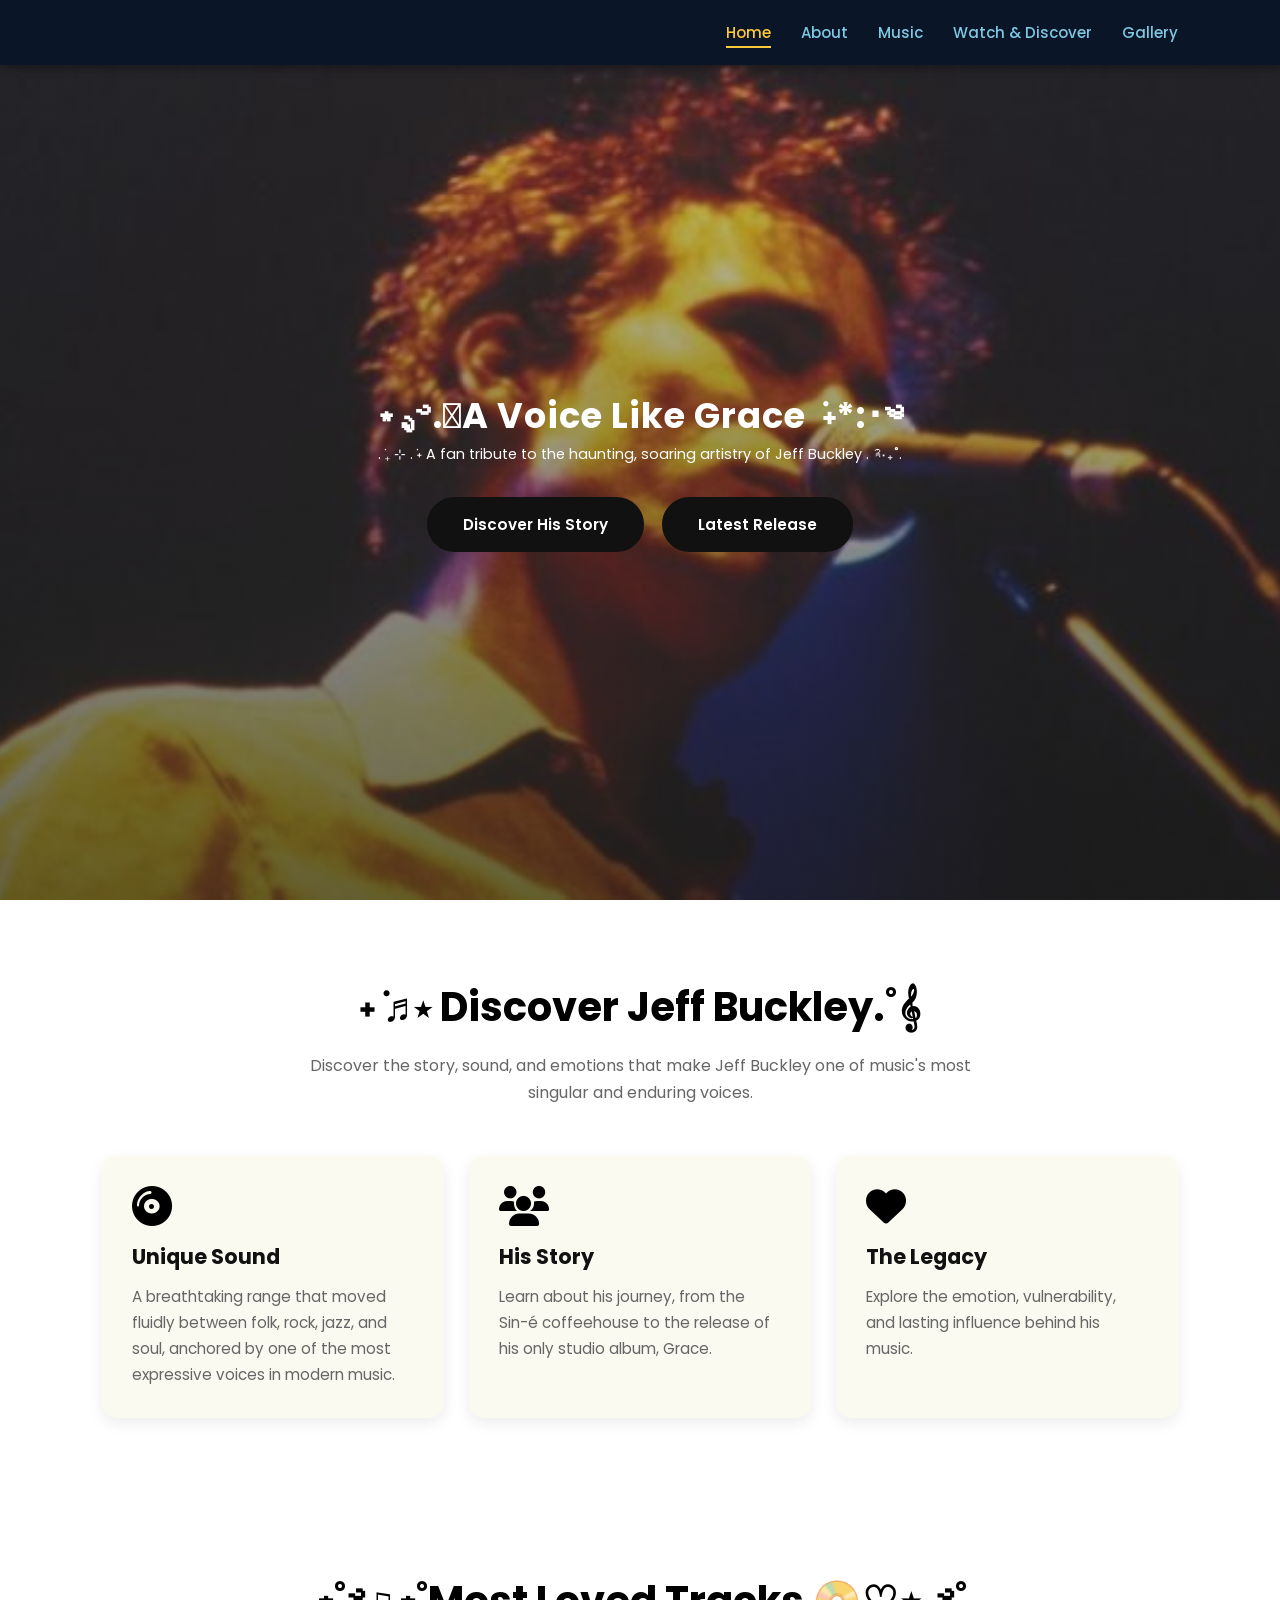
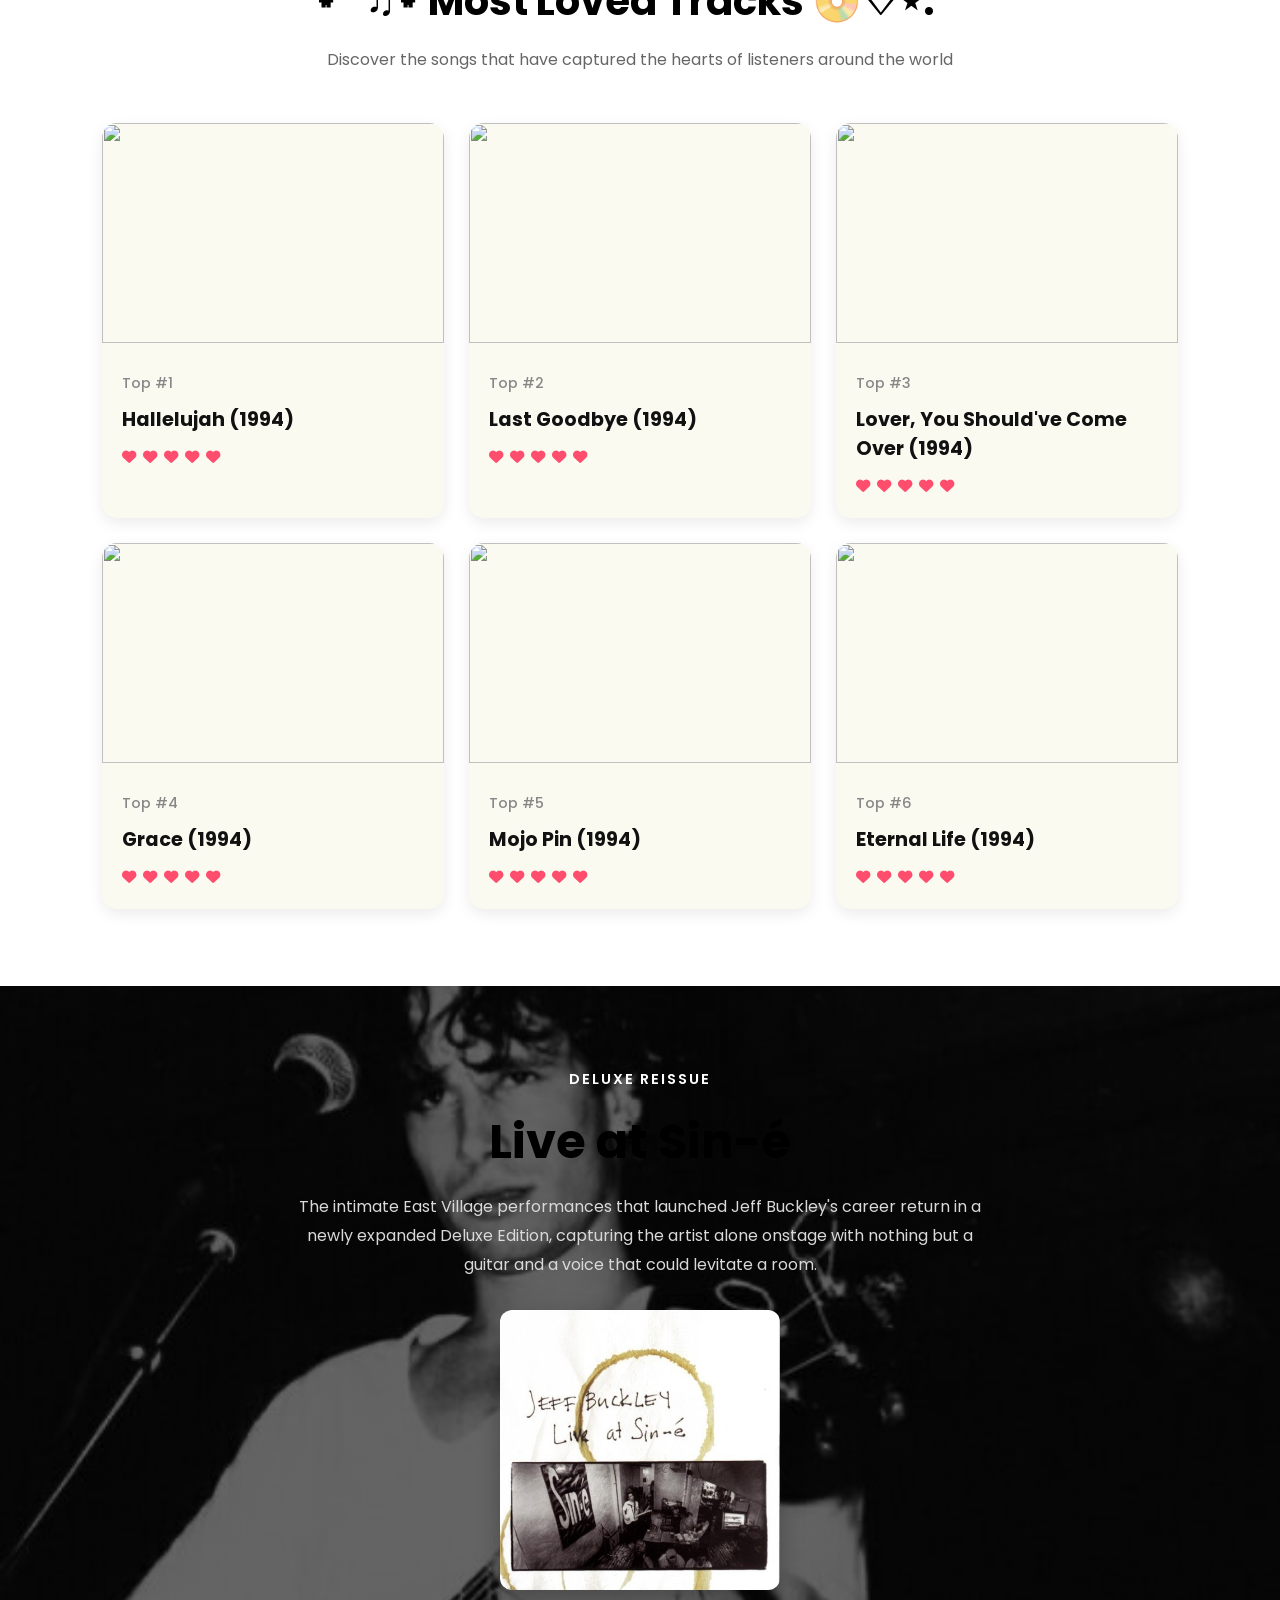
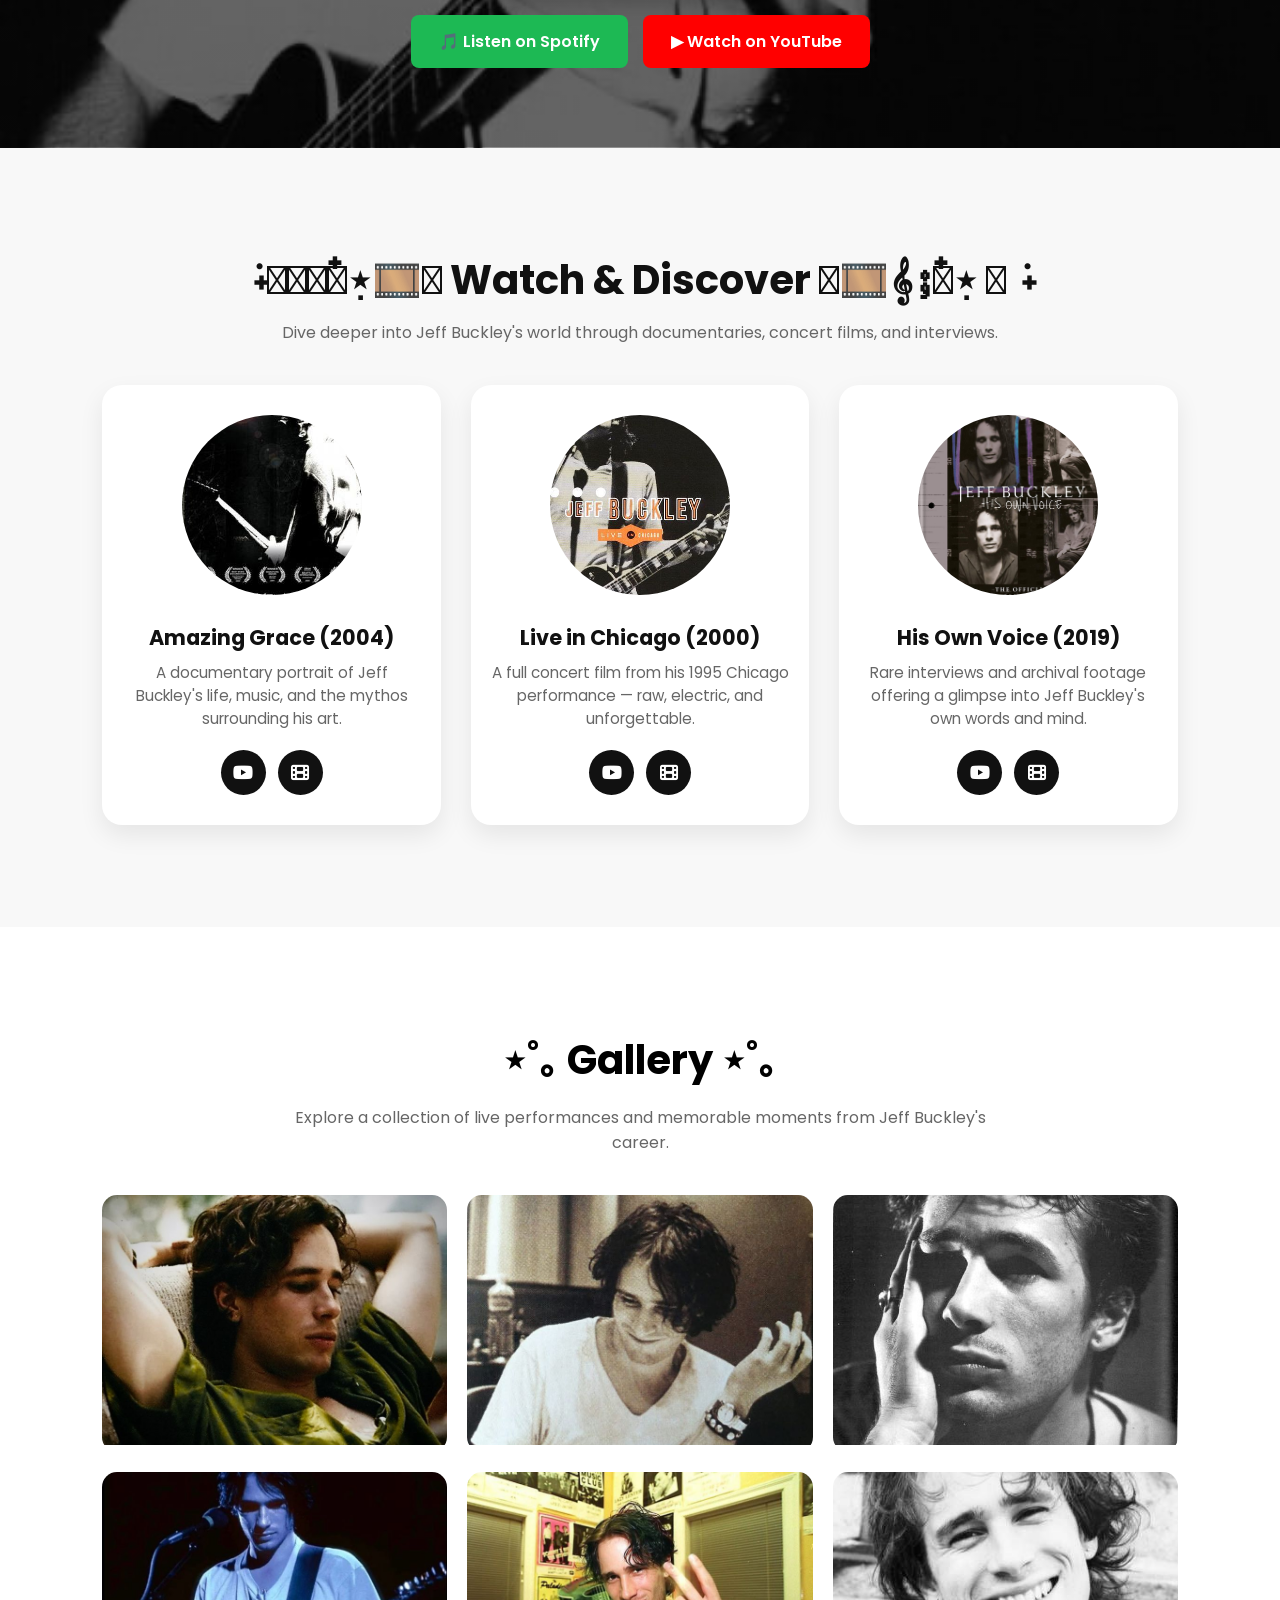
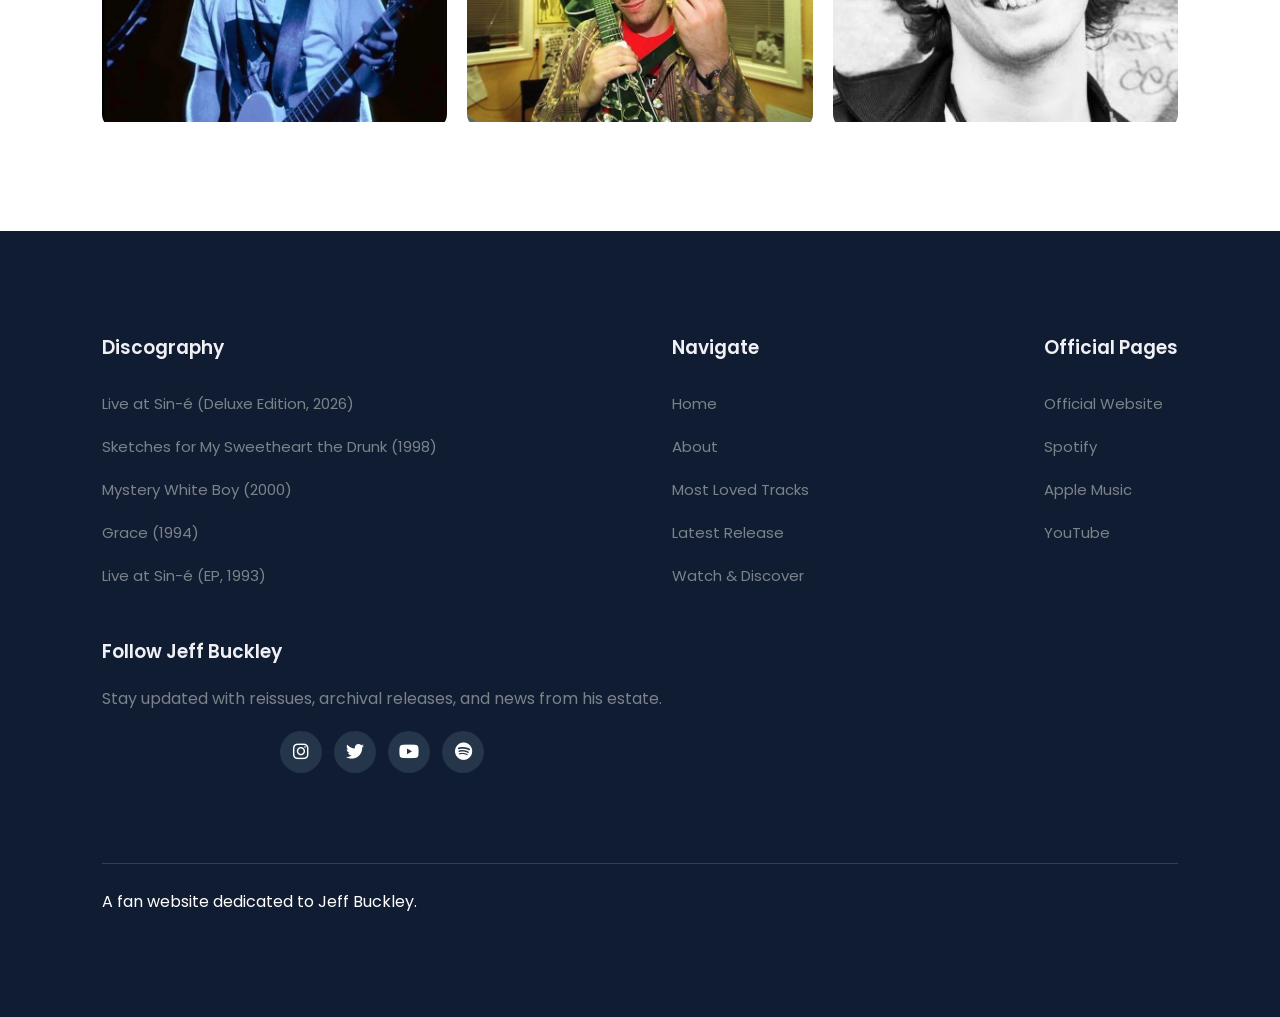
==== commit ec523253: "Update index.html" ====
--- a/index.html
+++ b/index.html
@@ -41,11 +41,11 @@
 <section id="home">
 
     <h2>
-        ⋆˚｡ A Voice Like Grace ⋆˚｡
+       ⋆.ೃ࿔.𖥔A Voice Like Grace ݁ ˖*:･༄
     </h2>
 
     <p>
-        .✦ ݁˖ A fan tribute to the haunting, soaring artistry of Jeff Buckley .✦ ݁˖
+      . ݁₊ ⊹ . ݁˖ A fan tribute to the haunting, soaring artistry of Jeff Buckley . ݁༉‧₊˚.
     </p>
 
     <div class="btn">
@@ -67,7 +67,7 @@
 <!-- About section starts from here -->
 <section id="about">
 <h1>
-           .✦ ݁˖ Discover Jeff Buckley .✦ ݁˖
+           ˖ ݁♬⋆ Discover Jeff Buckley.˚𝄞
         </h1>
 <p>Discover the story, sound, and emotions that make Jeff Buckley one of music's most singular and enduring voices.</p>
 
@@ -109,10 +109,10 @@
 <!-- Music section starts from here -->
 <section id="music">
 <h1>
-           ₊˚𓂃˖ Most Loved Tracks ₊˚𓂃˖
+          ⋆˚࿔♫⋆˚Most Loved Tracks 📀♡⋆.࿔˚
         </h1>
 <p>
-            Discover the songs that have captured the hearts of listeners around the world!
+            Discover the songs that have captured the hearts of listeners around the world
         </p>
 
 <div class="course-box">
@@ -336,7 +336,7 @@
 <!-- Documentaries section starts from here -->
 <section id="members">
 
-    <h1>✦ Watch & Discover ✦</h1>
+    <h1> ݁ ˖𖥔𝄞⨾𓍢ִ໋⋆🎞️𖥔 Watch & Discover 𖥔🎞️𝄞⨾𓍢ִ໋⋆ 𖥔 ݁ ˖</h1>
 
     <p>
         Dive deeper into Jeff Buckley's world through documentaries, concert films, and interviews.
@@ -428,7 +428,7 @@
 
 <!-- Gallery section starts from here -->
 <section id="gallery">
-    <h1>⋆˚｡ Gallery ⋆˚｡</h1>
+    <h1> ⋆˚｡ Gallery ⋆˚｡ </h1>
     <p>
         Explore a collection of live performances and memorable moments from Jeff Buckley's career.
     </p>
